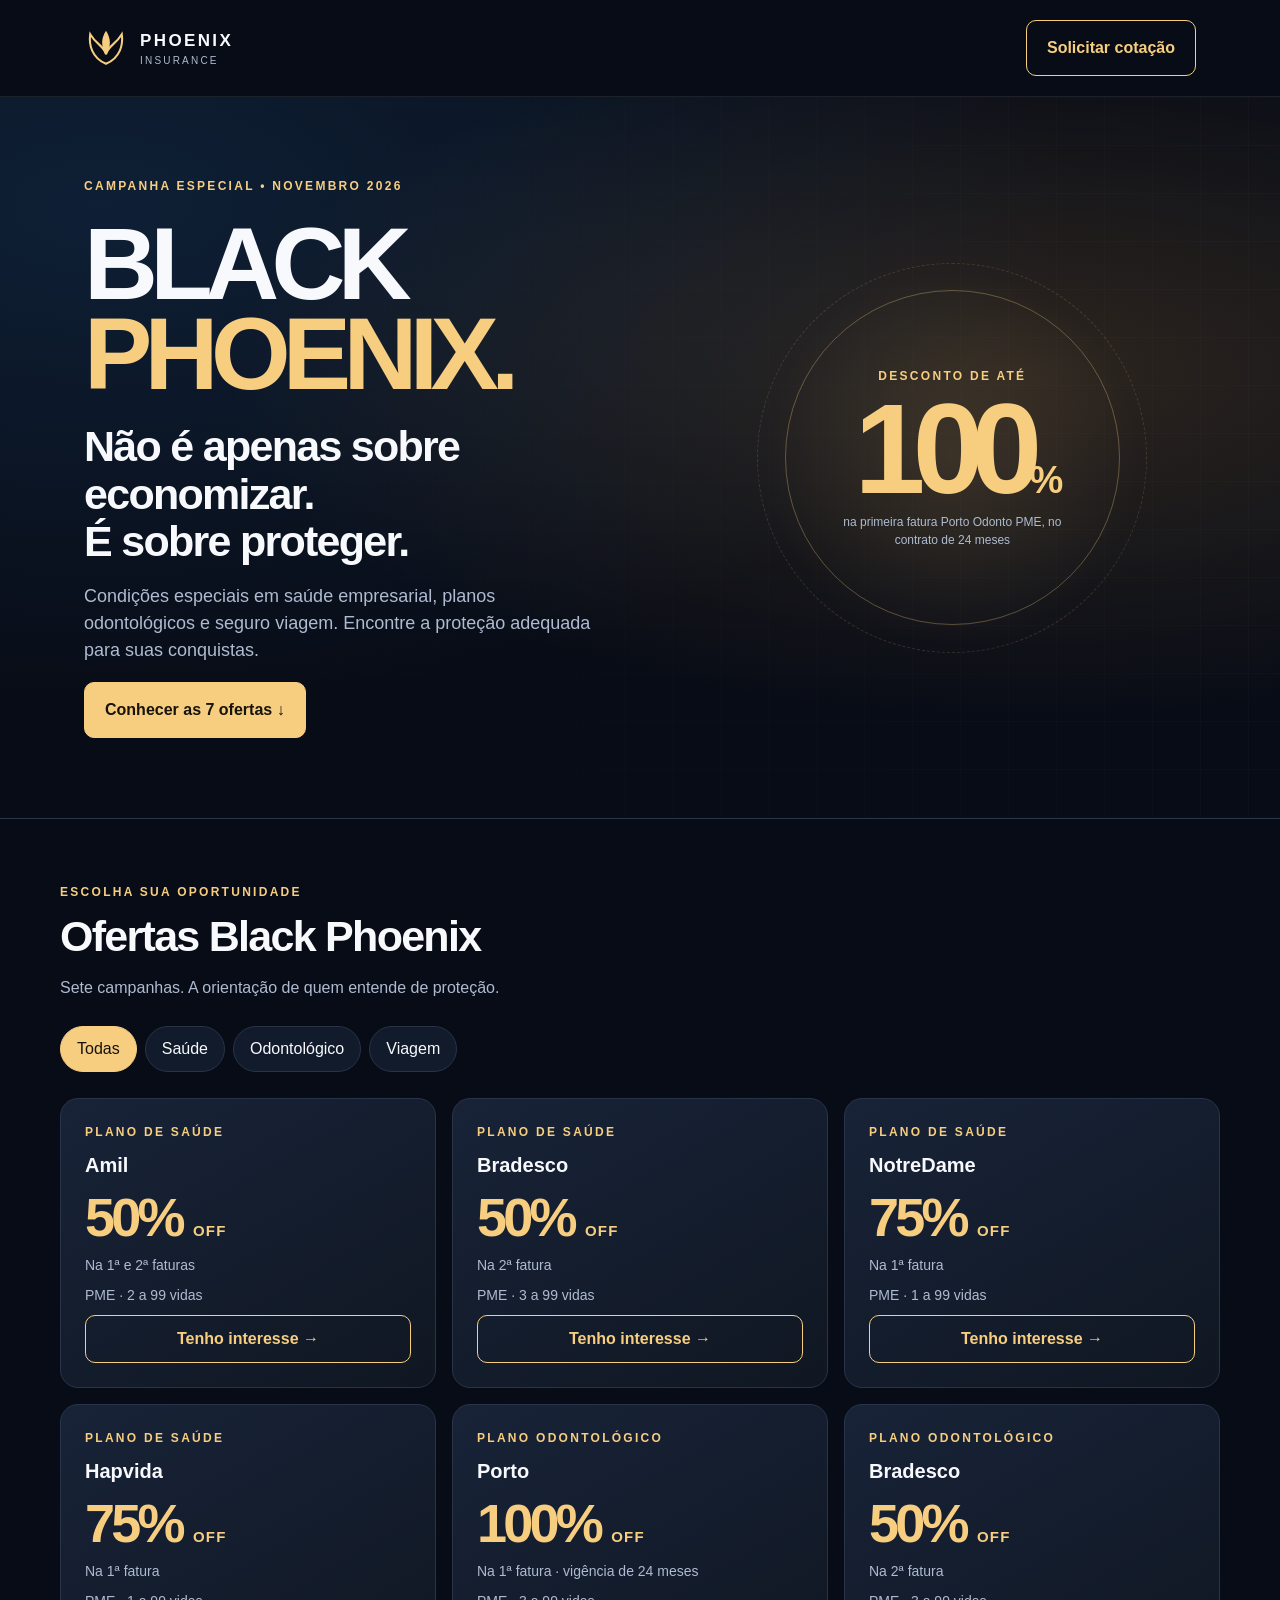
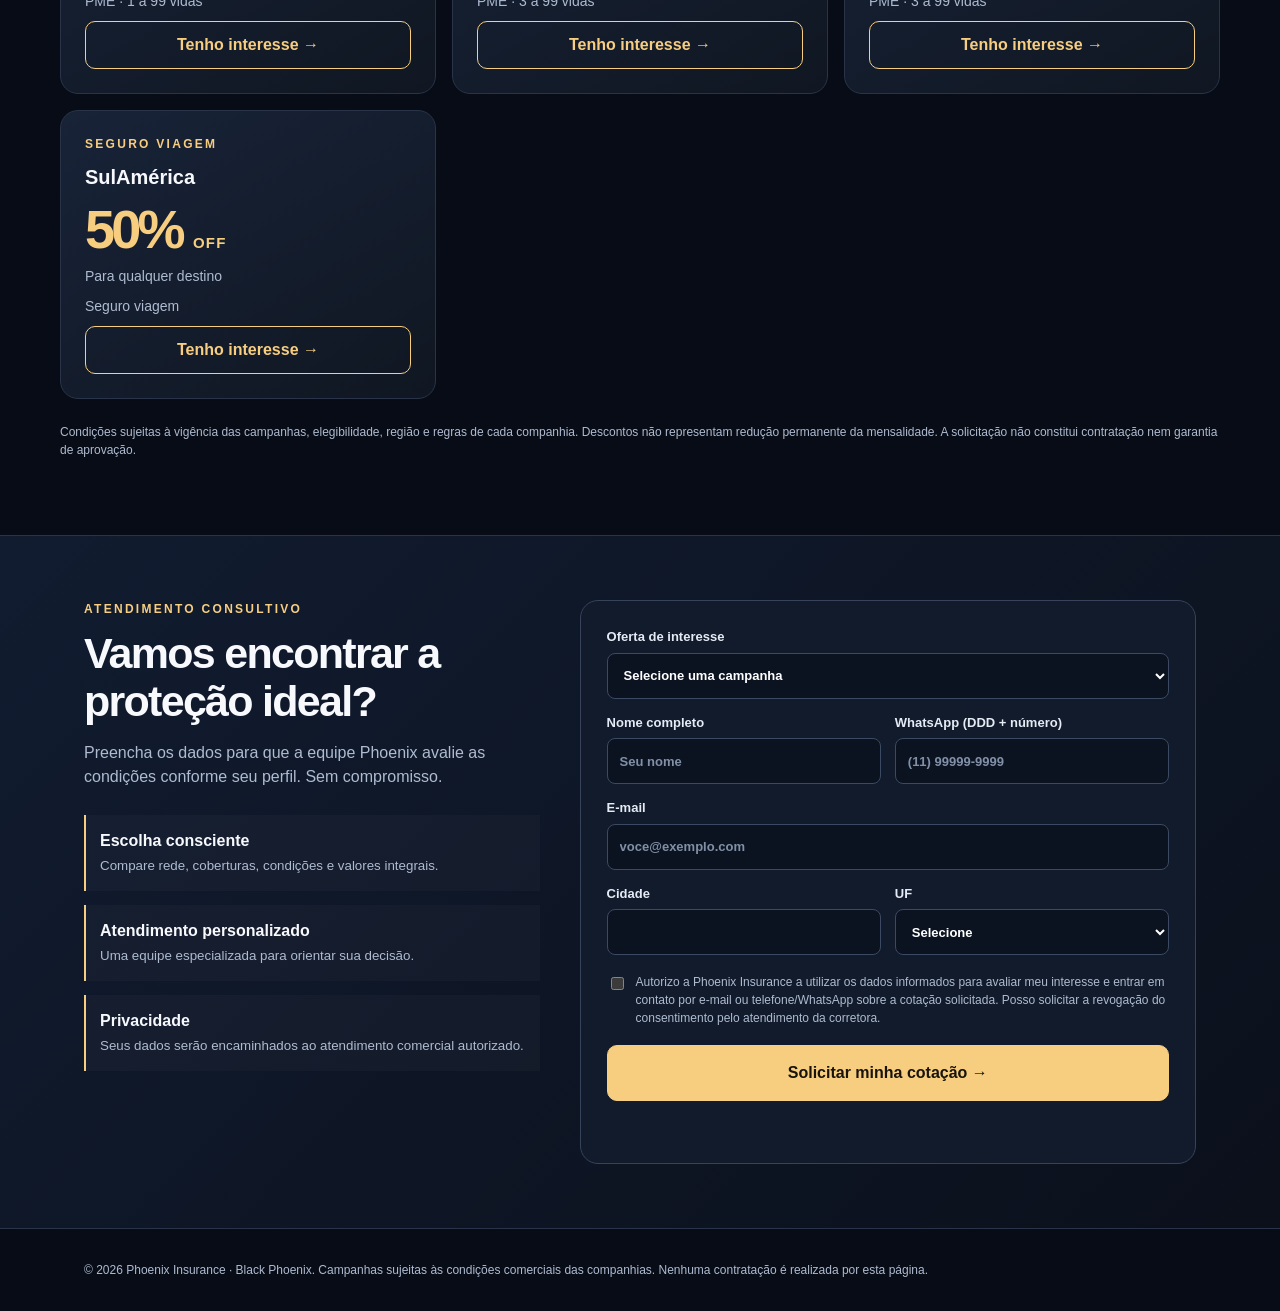
==== black-phoenix/index.html @ 3890ad3f "feat: Black Phoenix 2026 LP integrada ao catálogo de fichas do ADM" ====
<!doctype html>
<html lang="pt-BR"><head><meta charset="utf-8"><meta name="viewport" content="width=device-width,initial-scale=1"><meta name="theme-color" content="#0a1020"><meta name="description" content="Black Phoenix 2026: condições especiais de saúde empresarial, odontológico e seguro viagem. Solicite uma cotação personalizada."><title>BLACK PHOENIX 2026 | Phoenix Insurance</title>
<style>
:root{color-scheme:dark;--bg:#080c16;--panel:#111b2b;--gold:#f7ce80;--muted:#aebbd0;--line:#293449;--white:#f8f9fd}*{box-sizing:border-box}html{scroll-behavior:smooth}body{margin:0;background:var(--bg);color:var(--white);font-family:Arial,Helvetica,sans-serif;line-height:1.5}a{color:inherit}button,input,select{font:inherit}button,a,input,select{outline-offset:4px}button:focus-visible,a:focus-visible,input:focus-visible,select:focus-visible{outline:2px solid var(--gold)}.wrap{max-width:1160px;margin:auto;padding:0 24px}header{border-bottom:1px solid #ffffff15;padding:20px 0}.brand{display:flex;align-items:center;gap:12px;text-decoration:none}.brand svg{width:44px;height:44px}.brand strong{letter-spacing:.14em;font-size:17px}.brand small{display:block;letter-spacing:.22em;color:var(--muted);font-size:10px}.nav{display:flex;justify-content:space-between;align-items:center;gap:16px}.eyebrow{font-size:12px;letter-spacing:.19em;text-transform:uppercase;color:var(--gold);font-weight:700}.hero{position:relative;overflow:hidden;background:radial-gradient(ellipse at 80% 38%,#b9864135,transparent 55%),radial-gradient(ellipse at 8% 15%,#215a9440,transparent 58%);border-bottom:1px solid var(--line)}.hero:before{content:"";position:absolute;inset:0;pointer-events:none;opacity:.14;background-image:linear-gradient(#eee2 1px,transparent 1px),linear-gradient(90deg,#eee2 1px,transparent 1px);background-size:48px 48px;mask-image:linear-gradient(90deg,transparent,#000)}.hero .wrap{position:relative;display:grid;grid-template-columns:1.2fr 1fr;align-items:center;gap:40px;padding-top:80px;padding-bottom:80px}h1{font-size:clamp(56px,8vw,112px);line-height:.88;letter-spacing:-.075em;margin:24px 0;font-weight:900}h1 span{display:block;color:var(--gold)}h2{font-size:clamp(27px,4vw,43px);letter-spacing:-.04em;line-height:1.1;margin:12px 0}p{color:var(--muted)}.hero p{font-size:18px;max-width:520px}.btn{display:inline-flex;align-items:center;justify-content:center;text-decoration:none;border:1px solid var(--gold);border-radius:10px;background:var(--gold);color:#18130b;font-weight:800;padding:15px 20px;cursor:pointer}.btn:hover{background:#ffe7b7}.btn:disabled{opacity:.55;cursor:wait}.outline{background:transparent;color:var(--gold)}.outline:hover{background:#f7ce8018}.orbit{position:relative;isolation:isolate;aspect-ratio:1;display:grid;place-content:center;text-align:center;max-width:390px;width:100%;justify-self:center;background:radial-gradient(circle,#f7ce801c,transparent 68%)}.orbit:before,.orbit:after{content:"";position:absolute;inset:7%;border:1px solid #f7ce8050;border-radius:50%;z-index:-1}.orbit:after{inset:0;border-style:dashed;opacity:.5}.orbit b{font-size:clamp(76px,10vw,132px);line-height:1;letter-spacing:-.1em;color:var(--gold)}.orbit small{display:block;font-size:12px;max-width:220px;margin:auto;color:var(--muted)}.section{padding:64px 0}.tabs{display:flex;gap:8px;flex-wrap:wrap;margin:26px 0}.tabs button{padding:10px 16px;cursor:pointer;border:1px solid var(--line);background:var(--panel);color:var(--white);border-radius:99px}.tabs button[aria-pressed=true]{background:var(--gold);color:#15120b;border-color:var(--gold)}.offers{display:grid;grid-template-columns:repeat(3,minmax(0,1fr));gap:16px}.offer{border:1px solid var(--line);background:linear-gradient(150deg,#182338,#101722);border-radius:18px;padding:24px;display:flex;flex-direction:column;gap:9px;min-height:252px;transition:border-color .2s}.offer:hover{border-color:#c79e5b}.offer h3{font-size:20px;margin:0}.offer .price{font-size:54px;color:var(--gold);font-weight:900;letter-spacing:-.07em;line-height:1.05}.offer .price small{font-size:15px;letter-spacing:.08em;font-weight:700}.offer p{margin:0;font-size:14px}.offer .btn{margin-top:auto;width:100%;padding:11px}.note{font-size:12px;color:var(--muted);margin-top:24px}.formsection{background:linear-gradient(135deg,#111c30,#0b101b);border-block:1px solid var(--line)}.formlayout{display:grid;grid-template-columns: .85fr 1.15fr;gap:40px;align-items:start}.formbox{background:#111b2b;border:1px solid #36435a;padding:26px;border-radius:18px}.fields{display:grid;grid-template-columns:1fr 1fr;gap:14px}.full{grid-column:1/-1}label{display:block;font-size:13px;font-weight:700;color:#e5ebf4}input:not([type=checkbox]),select{display:block;margin-top:6px;width:100%;padding:12px;border:1px solid #3b4962;border-radius:8px;background:#0b1321;color:#fff;min-height:46px}input::placeholder{color:#8190a7}.consent{display:flex;align-items:flex-start;gap:9px;font-size:12px;font-weight:400;color:var(--muted);margin:18px 0}.consent input{flex:none;margin-top:4px;accent-color:#e9b969}.formbox .btn{width:100%}.status{min-height:24px;margin:12px 0 0;font-size:14px;overflow-wrap:anywhere}.status.error{color:#ffb2ae}.status.good{color:#a1eac0}.trust{display:grid;gap:14px;margin-top:26px}.trust div{padding:14px;border-left:2px solid var(--gold);background:#ffffff06}.trust strong{display:block}.trust small{color:var(--muted)}footer{padding:32px 0;font-size:12px;color:var(--muted)}[hidden]{display:none!important}.trap{position:absolute;left:-10000px;top:auto;width:1px;height:1px;overflow:hidden}@media(max-width:820px){.hero .wrap,.formlayout{grid-template-columns:1fr;gap:22px}.hero .wrap{padding-top:52px;padding-bottom:42px}.orbit{max-width:260px}.offers{grid-template-columns:repeat(2,minmax(0,1fr))}}@media(max-width:520px){.wrap{padding:0 17px}.nav>.btn{display:none}.offers,.fields{grid-template-columns:1fr}.offer{min-height:220px}.section{padding:44px 0}.formbox{padding:18px}.hero p{font-size:16px}.hero .btn{width:100%}}
</style></head><body>
<header><div class="wrap nav"><a class="brand" href="#inicio" aria-label="Phoenix Insurance, início"><svg viewBox="0 0 64 64" fill="none" aria-hidden="true"><path d="M32 55C11 46 7 27 9 12c9 15 20 17 23 29 3-12 14-14 23-29 2 15-2 34-23 43Z" stroke="#f7ce80" stroke-width="3"/><path d="M32 42c-8-13-7-24 0-35 7 11 8 22 0 35Z" fill="#f7ce80"/></svg><div><strong>PHOENIX</strong><small>INSURANCE</small></div></a><a class="btn outline" href="#cotacao">Solicitar cotação</a></div></header>
<main id="inicio"><section class="hero"><div class="wrap"><div><div class="eyebrow">Campanha especial • Novembro 2026</div><h1>BLACK<span>PHOENIX.</span></h1><h2>Não é apenas sobre economizar.<br>É sobre proteger.</h2><p>Condições especiais em saúde empresarial, planos odontológicos e seguro viagem. Encontre a proteção adequada para suas conquistas.</p><a class="btn" href="#ofertas">Conhecer as 7 ofertas ↓</a></div><div class="orbit"><div class="eyebrow">Desconto de até</div><b>100<small style="display:inline;font-size:38px;color:inherit">%</small></b><small>na primeira fatura Porto Odonto PME, no contrato de 24 meses</small></div></div></section>
<section class="section wrap" id="ofertas"><div class="eyebrow">Escolha sua oportunidade</div><h2>Ofertas Black Phoenix</h2><p>Sete campanhas. A orientação de quem entende de proteção.</p><div class="tabs" aria-label="Filtrar ofertas"><button type="button" data-cat="all" aria-pressed="true">Todas</button><button type="button" data-cat="saude" aria-pressed="false">Saúde</button><button type="button" data-cat="odonto" aria-pressed="false">Odontológico</button><button type="button" data-cat="viagem" aria-pressed="false">Viagem</button></div><div class="offers" id="cards"></div><p class="note">Condições sujeitas à vigência das campanhas, elegibilidade, região e regras de cada companhia. Descontos não representam redução permanente da mensalidade. A solicitação não constitui contratação nem garantia de aprovação.</p></section>
<section class="section formsection" id="cotacao"><div class="wrap formlayout"><div><div class="eyebrow">Atendimento consultivo</div><h2>Vamos encontrar a proteção ideal?</h2><p>Preencha os dados para que a equipe Phoenix avalie as condições conforme seu perfil. Sem compromisso.</p><div class="trust"><div><strong>Escolha consciente</strong><small>Compare rede, coberturas, condições e valores integrais.</small></div><div><strong>Atendimento personalizado</strong><small>Uma equipe especializada para orientar sua decisão.</small></div><div><strong>Privacidade</strong><small>Seus dados serão encaminhados ao atendimento comercial autorizado.</small></div></div></div>
<form id="lead" class="formbox"><div class="fields"><label class="full">Oferta de interesse<select id="oferta" name="oferta" required><option value="">Selecione uma campanha</option></select></label><label>Nome completo<input name="nome" required minlength="3" maxlength="120" autocomplete="name" placeholder="Seu nome"></label><label>WhatsApp (DDD + número)<input name="telefone" required type="tel" inputmode="tel" autocomplete="tel-national" maxlength="18" placeholder="(11) 99999-9999"></label><label class="full">E-mail<input name="email" required type="email" maxlength="180" autocomplete="email" placeholder="voce@exemplo.com"></label><label>Cidade<input name="cidade" required maxlength="100" minlength="2" autocomplete="address-level2"></label><label>UF<select name="uf" required autocomplete="address-level1"><option value="">Selecione</option></select></label><label data-pme>Nome da empresa<input name="empresa" maxlength="160" autocomplete="organization"></label><label data-pme>CNPJ<input name="cnpj" inputmode="numeric" maxlength="18" placeholder="00.000.000/0000-00"></label><label data-pme>Número de vidas<input name="vidas" type="number" min="1" max="99" step="1"></label><label data-pme>Já possui plano?<select name="plano_atual"><option value="nao_informado">Não informado</option><option value="sim">Sim</option><option value="nao">Não</option></select></label><label data-travel class="full" hidden>Destino da viagem (opcional)<input name="destino" maxlength="100" placeholder="País ou cidade"></label><label class="trap" aria-hidden="true">Campo de controle<input name="website" tabindex="-1" autocomplete="off"></label></div><label class="consent"><input name="consentimento" type="checkbox" required>Autorizo a Phoenix Insurance a utilizar os dados informados para avaliar meu interesse e entrar em contato por e-mail ou telefone/WhatsApp sobre a cotação solicitada. Posso solicitar a revogação do consentimento pelo atendimento da corretora.</label><button class="btn" type="submit">Solicitar minha cotação →</button><p id="status" class="status" role="status" aria-live="polite"></p></form></div></section></main><footer><div class="wrap">© 2026 Phoenix Insurance · Black Phoenix. Campanhas sujeitas às condições comerciais das companhias. Nenhuma contratação é realizada por esta página.</div></footer>
<script>
const offers=[
{id:'amil_saude',name:'Amil',cat:'saude',type:'Plano de saúde',pct:50,desc:'Na 1ª e 2ª faturas',min:2},
{id:'bradesco_saude',name:'Bradesco',cat:'saude',type:'Plano de saúde',pct:50,desc:'Na 2ª fatura',min:3},
{id:'notredame_saude',name:'NotreDame',cat:'saude',type:'Plano de saúde',pct:75,desc:'Na 1ª fatura',min:1},
{id:'hapvida_saude',name:'Hapvida',cat:'saude',type:'Plano de saúde',pct:75,desc:'Na 1ª fatura',min:1},
{id:'porto_odonto',name:'Porto',cat:'odonto',type:'Plano odontológico',pct:100,desc:'Na 1ª fatura · vigência de 24 meses',min:3},
{id:'bradesco_odonto',name:'Bradesco',cat:'odonto',type:'Plano odontológico',pct:50,desc:'Na 2ª fatura',min:3},
{id:'sulamerica_viagem',name:'SulAmérica',cat:'viagem',type:'Seguro viagem',pct:50,desc:'Para qualquer destino',min:0}
];
const form=document.getElementById('lead'),select=document.getElementById('oferta'),status=document.getElementById('status'),submit=form.querySelector('button[type=submit]');
const cards=document.getElementById('cards');
for(const o of offers){const el=document.createElement('article');el.className='offer';el.dataset.cat=o.cat;el.innerHTML='<div class="eyebrow">'+o.type+'</div><h3>'+o.name+'</h3><div class="price">'+o.pct+'% <small>OFF</small></div><p>'+o.desc+'</p><p>'+(o.min?'PME · '+o.min+' a 99 vidas':'Seguro viagem')+'</p><button type="button" class="btn outline">Tenho interesse →</button>';el.querySelector('button').addEventListener('click',()=>{select.value=o.id;sync();document.getElementById('cotacao').scrollIntoView({behavior:'smooth'});select.focus({preventScroll:true})});cards.append(el);select.add(new Option(o.name+' — '+o.type,o.id))}
for(const uf of 'AC AL AP AM BA CE DF ES GO MA MT MS MG PA PB PR PE PI RJ RN RS RO RR SC SP SE TO'.split(' '))form.elements.uf.add(new Option(uf,uf));
document.querySelectorAll('.tabs button').forEach(b=>b.addEventListener('click',()=>{document.querySelectorAll('.tabs button').forEach(a=>a.setAttribute('aria-pressed',String(a===b)));document.querySelectorAll('.offer').forEach(a=>a.hidden=b.dataset.cat!=='all'&&a.dataset.cat!==b.dataset.cat)}));
function sync(){const o=offers.find(x=>x.id===select.value),pme=!!o?.min;document.querySelectorAll('[data-pme]').forEach(el=>{el.hidden=!pme;const i=el.querySelector('input,select');i.disabled=!pme;i.required=pme&&i.name!=='plano_atual'});form.elements.vidas.min=o?.min||1;const travel=document.querySelector('[data-travel]');travel.hidden=o?.cat!=='viagem';travel.querySelector('input').disabled=travel.hidden}
select.addEventListener('change',sync);sync();
const params=new URLSearchParams(location.search);const raw=(params.get('utm_source')||params.get('origem')||'direto').toLowerCase();const channel=['podcast','instagram','whatsapp','email','direto'].includes(raw)?raw:'outro';if(offers.some(x=>x.id===params.get('oferta'))){select.value=params.get('oferta');sync()}
let requestId=crypto.randomUUID(),lastPayload='';
function digits(v){return String(v||'').replace(/\D/g,'')}
function cnpjOK(n){if(n.length!==14||/^(\d)\1+$/.test(n))return false;const d=(s,w)=>{let r=s.split('').reduce((a,c,i)=>a+Number(c)*w[i],0)%11;return r<2?0:11-r};return d(n.slice(0,12),[5,4,3,2,9,8,7,6,5,4,3,2])===Number(n[12])&&d(n.slice(0,13),[6,5,4,3,2,9,8,7,6,5,4,3,2])===Number(n[13])}
form.addEventListener('submit',async e=>{e.preventDefault();if(submit.disabled)return;status.className='status';status.textContent='';const p=Object.fromEntries(new FormData(form));if(p.website){status.textContent='Não foi possível enviar.';return}delete p.website;p.telefone=digits(p.telefone);p.cnpj=digits(p.cnpj);p.consentimento=form.elements.consentimento.checked;p.canal=channel;const o=offers.find(x=>x.id===p.oferta);if(!o||!p.consentimento||p.telefone.length<10||p.telefone.length>11||(o.min&&(!cnpjOK(p.cnpj)||Number(p.vidas)<o.min||Number(p.vidas)>99))){status.className='status error';status.textContent='Confira o telefone, CNPJ válido, número de vidas e autorização de contato.';return}const fingerprint=JSON.stringify(p);if(lastPayload&&fingerprint!==lastPayload)requestId=crypto.randomUUID();lastPayload=fingerprint;p.request_id=requestId;submit.disabled=true;submit.textContent='Enviando…';status.textContent='Registrando sua solicitação…';try{const resp=await fetch('https://cxyxrhmpjehrqhwihxul.supabase.co/rest/v1/rpc/black_phoenix_submit',{method:'POST',headers:{apikey:'sb_publishable_p8ZVk52rFRDCmmHbQXgRuQ_WeBufstm','Content-Type':'application/json'},body:JSON.stringify({p}),signal:AbortSignal.timeout(15000)});if(!resp.ok||await resp.json()!==true)throw Error('Não confirmado');status.className='status good';status.textContent='Solicitação registrada com sucesso! A equipe Phoenix entrará em contato para avaliar sua cotação.';form.reset();sync();requestId=crypto.randomUUID();lastPayload=''}catch(err){status.className='status error';status.textContent='Não foi possível confirmar o registro. Verifique sua conexão e tente novamente. Seus dados continuam no formulário.'}finally{submit.disabled=false;submit.textContent='Solicitar minha cotação →'}});
</script></body></html>
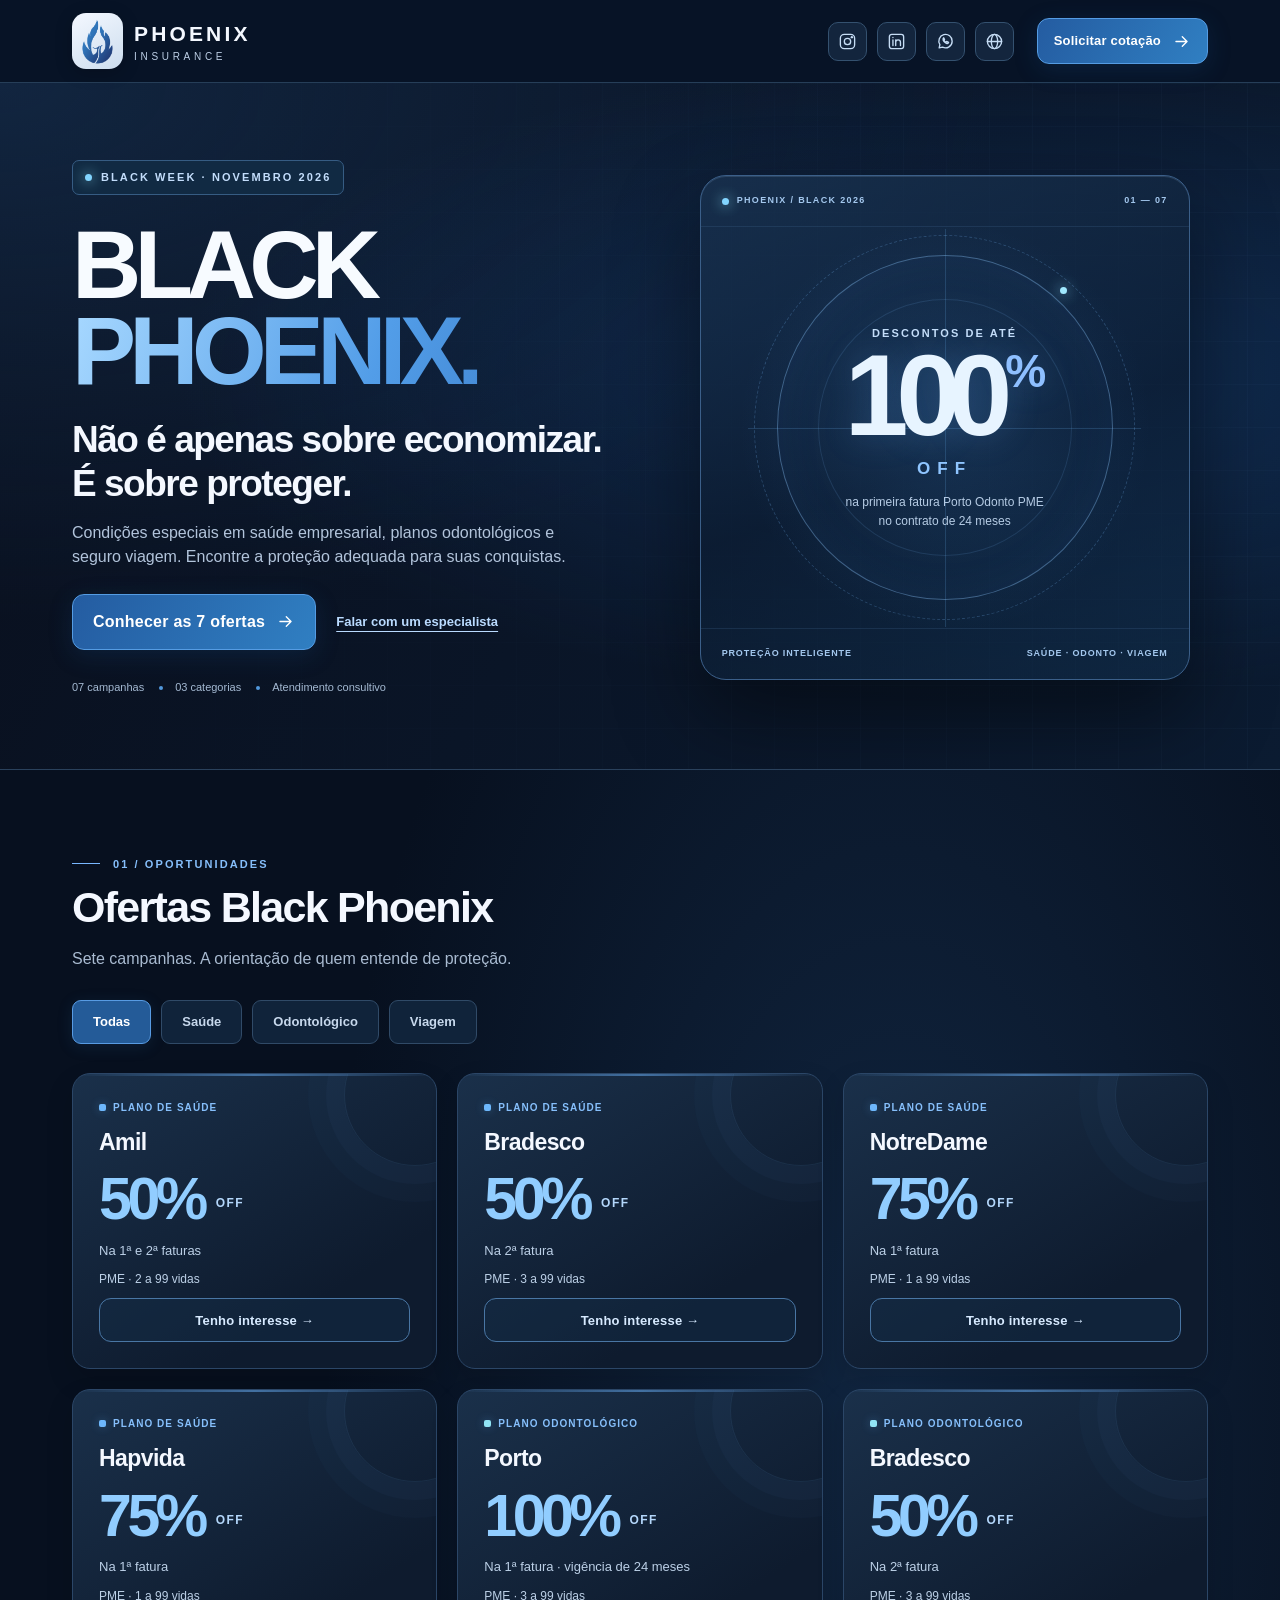
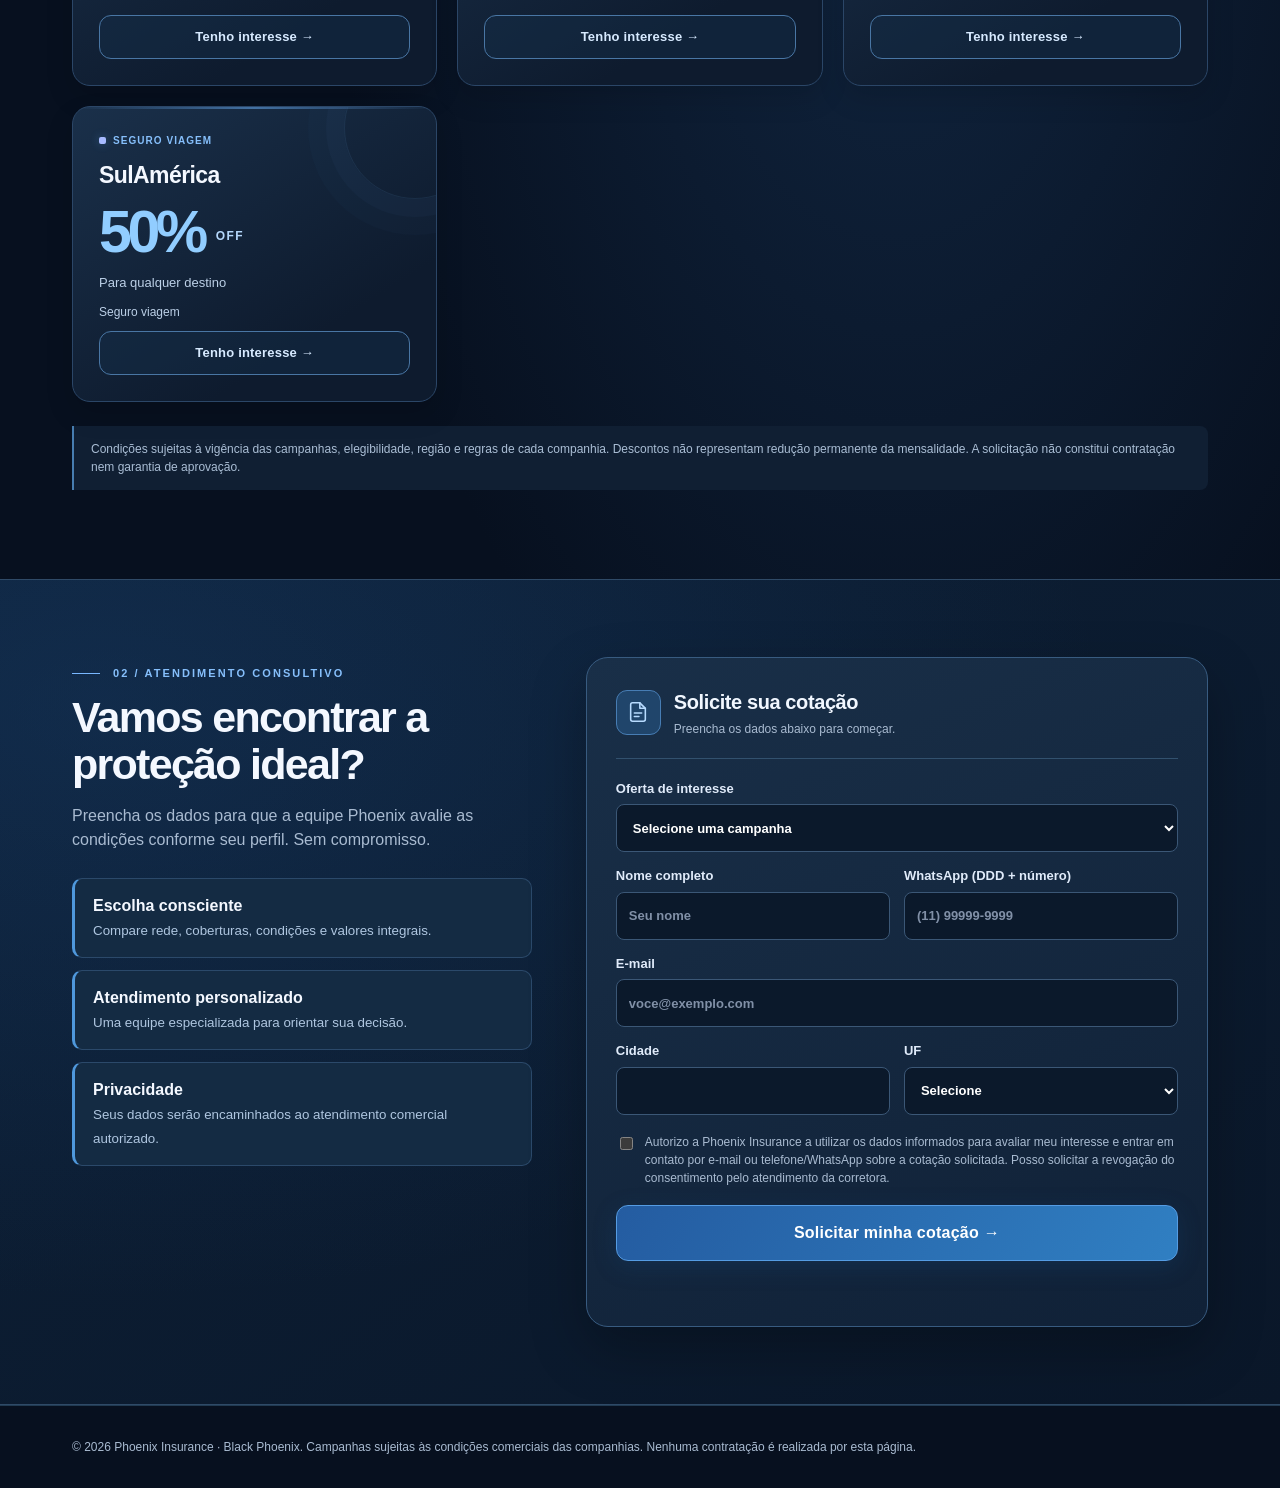
==== commit 49dda16a: "feat(black-phoenix): identidade oficial azul, redes sociais e refinamento premium responsivo" ====
--- a/black-phoenix/index.html
+++ b/black-phoenix/index.html
@@ -1,13 +1,22 @@
 <!doctype html>
-<html lang="pt-BR"><head><meta charset="utf-8"><meta name="viewport" content="width=device-width,initial-scale=1"><meta name="theme-color" content="#0a1020"><meta name="description" content="Black Phoenix 2026: condições especiais de saúde empresarial, odontológico e seguro viagem. Solicite uma cotação personalizada."><title>BLACK PHOENIX 2026 | Phoenix Insurance</title>
+<html lang="pt-BR"><head><meta charset="utf-8"><meta name="viewport" content="width=device-width,initial-scale=1"><meta name="theme-color" content="#071326"><meta name="description" content="Black Phoenix 2026: condições especiais de saúde empresarial, odontológico e seguro viagem. Solicite uma cotação personalizada."><title>BLACK PHOENIX 2026 | Phoenix Insurance</title>
 <style>
 :root{color-scheme:dark;--bg:#080c16;--panel:#111b2b;--gold:#f7ce80;--muted:#aebbd0;--line:#293449;--white:#f8f9fd}*{box-sizing:border-box}html{scroll-behavior:smooth}body{margin:0;background:var(--bg);color:var(--white);font-family:Arial,Helvetica,sans-serif;line-height:1.5}a{color:inherit}button,input,select{font:inherit}button,a,input,select{outline-offset:4px}button:focus-visible,a:focus-visible,input:focus-visible,select:focus-visible{outline:2px solid var(--gold)}.wrap{max-width:1160px;margin:auto;padding:0 24px}header{border-bottom:1px solid #ffffff15;padding:20px 0}.brand{display:flex;align-items:center;gap:12px;text-decoration:none}.brand svg{width:44px;height:44px}.brand strong{letter-spacing:.14em;font-size:17px}.brand small{display:block;letter-spacing:.22em;color:var(--muted);font-size:10px}.nav{display:flex;justify-content:space-between;align-items:center;gap:16px}.eyebrow{font-size:12px;letter-spacing:.19em;text-transform:uppercase;color:var(--gold);font-weight:700}.hero{position:relative;overflow:hidden;background:radial-gradient(ellipse at 80% 38%,#b9864135,transparent 55%),radial-gradient(ellipse at 8% 15%,#215a9440,transparent 58%);border-bottom:1px solid var(--line)}.hero:before{content:"";position:absolute;inset:0;pointer-events:none;opacity:.14;background-image:linear-gradient(#eee2 1px,transparent 1px),linear-gradient(90deg,#eee2 1px,transparent 1px);background-size:48px 48px;mask-image:linear-gradient(90deg,transparent,#000)}.hero .wrap{position:relative;display:grid;grid-template-columns:1.2fr 1fr;align-items:center;gap:40px;padding-top:80px;padding-bottom:80px}h1{font-size:clamp(56px,8vw,112px);line-height:.88;letter-spacing:-.075em;margin:24px 0;font-weight:900}h1 span{display:block;color:var(--gold)}h2{font-size:clamp(27px,4vw,43px);letter-spacing:-.04em;line-height:1.1;margin:12px 0}p{color:var(--muted)}.hero p{font-size:18px;max-width:520px}.btn{display:inline-flex;align-items:center;justify-content:center;text-decoration:none;border:1px solid var(--gold);border-radius:10px;background:var(--gold);color:#18130b;font-weight:800;padding:15px 20px;cursor:pointer}.btn:hover{background:#ffe7b7}.btn:disabled{opacity:.55;cursor:wait}.outline{background:transparent;color:var(--gold)}.outline:hover{background:#f7ce8018}.orbit{position:relative;isolation:isolate;aspect-ratio:1;display:grid;place-content:center;text-align:center;max-width:390px;width:100%;justify-self:center;background:radial-gradient(circle,#f7ce801c,transparent 68%)}.orbit:before,.orbit:after{content:"";position:absolute;inset:7%;border:1px solid #f7ce8050;border-radius:50%;z-index:-1}.orbit:after{inset:0;border-style:dashed;opacity:.5}.orbit b{font-size:clamp(76px,10vw,132px);line-height:1;letter-spacing:-.1em;color:var(--gold)}.orbit small{display:block;font-size:12px;max-width:220px;margin:auto;color:var(--muted)}.section{padding:64px 0}.tabs{display:flex;gap:8px;flex-wrap:wrap;margin:26px 0}.tabs button{padding:10px 16px;cursor:pointer;border:1px solid var(--line);background:var(--panel);color:var(--white);border-radius:99px}.tabs button[aria-pressed=true]{background:var(--gold);color:#15120b;border-color:var(--gold)}.offers{display:grid;grid-template-columns:repeat(3,minmax(0,1fr));gap:16px}.offer{border:1px solid var(--line);background:linear-gradient(150deg,#182338,#101722);border-radius:18px;padding:24px;display:flex;flex-direction:column;gap:9px;min-height:252px;transition:border-color .2s}.offer:hover{border-color:#c79e5b}.offer h3{font-size:20px;margin:0}.offer .price{font-size:54px;color:var(--gold);font-weight:900;letter-spacing:-.07em;line-height:1.05}.offer .price small{font-size:15px;letter-spacing:.08em;font-weight:700}.offer p{margin:0;font-size:14px}.offer .btn{margin-top:auto;width:100%;padding:11px}.note{font-size:12px;color:var(--muted);margin-top:24px}.formsection{background:linear-gradient(135deg,#111c30,#0b101b);border-block:1px solid var(--line)}.formlayout{display:grid;grid-template-columns: .85fr 1.15fr;gap:40px;align-items:start}.formbox{background:#111b2b;border:1px solid #36435a;padding:26px;border-radius:18px}.fields{display:grid;grid-template-columns:1fr 1fr;gap:14px}.full{grid-column:1/-1}label{display:block;font-size:13px;font-weight:700;color:#e5ebf4}input:not([type=checkbox]),select{display:block;margin-top:6px;width:100%;padding:12px;border:1px solid #3b4962;border-radius:8px;background:#0b1321;color:#fff;min-height:46px}input::placeholder{color:#8190a7}.consent{display:flex;align-items:flex-start;gap:9px;font-size:12px;font-weight:400;color:var(--muted);margin:18px 0}.consent input{flex:none;margin-top:4px;accent-color:#e9b969}.formbox .btn{width:100%}.status{min-height:24px;margin:12px 0 0;font-size:14px;overflow-wrap:anywhere}.status.error{color:#ffb2ae}.status.good{color:#a1eac0}.trust{display:grid;gap:14px;margin-top:26px}.trust div{padding:14px;border-left:2px solid var(--gold);background:#ffffff06}.trust strong{display:block}.trust small{color:var(--muted)}footer{padding:32px 0;font-size:12px;color:var(--muted)}[hidden]{display:none!important}.trap{position:absolute;left:-10000px;top:auto;width:1px;height:1px;overflow:hidden}@media(max-width:820px){.hero .wrap,.formlayout{grid-template-columns:1fr;gap:22px}.hero .wrap{padding-top:52px;padding-bottom:42px}.orbit{max-width:260px}.offers{grid-template-columns:repeat(2,minmax(0,1fr))}}@media(max-width:520px){.wrap{padding:0 17px}.nav>.btn{display:none}.offers,.fields{grid-template-columns:1fr}.offer{min-height:220px}.section{padding:44px 0}.formbox{padding:18px}.hero p{font-size:16px}.hero .btn{width:100%}}
+</style><link rel="icon" type="image/png" href="[data-uri]"><style id="phoenix-official-v2">
+:root{--bg:#07101f;--panel:#101f35;--gold:#79baff;--muted:#a9bbd1;--line:#263d5a;--white:#f4f8ff;--blue:#2e73b7;--deep:#244681;--accent:#74b9ff;--cyan:#8ee7ff}
+body{font-family:"Inter",Arial,Helvetica,sans-serif;background:radial-gradient(ellipse at 70% 45%,#112641 0,transparent 45%),var(--bg);font-feature-settings:"ss01";-webkit-font-smoothing:antialiased}
+.wrap{max-width:1200px;padding-inline:32px}header{background:#081426f2;border-color:#263e58;position:relative;z-index:3;padding:13px 0}.brand{gap:11px}.brand-mark{display:grid;place-items:center;width:51px;height:56px;border-radius:14px;background:linear-gradient(150deg,#f4f8ff,#cdddee);box-shadow:0 4px 18px #0003}.brand-mark img{display:block;width:34px;height:47px;object-fit:contain}.brand strong{font-size:21px;font-weight:900;letter-spacing:.15em}.brand small{font-size:10px;letter-spacing:.37em;color:#bdcfe6}.nav-right,.socials{display:flex;align-items:center;gap:10px}.nav-right{gap:23px}.socials a{display:grid;place-items:center;width:39px;height:39px;border:1px solid #34516f;border-radius:10px;background:#13253d;color:#c6ddf5;transition:background .2s,transform .2s,border .2s}.socials a:hover{background:#24558b;border-color:#75b5f7;transform:translateY(-2px)}.socials svg,.btn svg{width:19px;height:19px;flex:none}.btn{gap:11px;background:linear-gradient(120deg,#245ca1,#307fc2);color:#fff;border:1px solid #559ce3;box-shadow:0 6px 23px #174e853b;border-radius:12px;letter-spacing:.015em;transition:transform .2s,box-shadow .2s,background .2s}.btn:hover{background:linear-gradient(120deg,#2e70ba,#3b8ed6);transform:translateY(-2px);box-shadow:0 10px 28px #2a76bd44}.nav-cta{padding:12px 16px;font-size:13px}.outline{color:#d7eaff;background:#16304b66;border-color:#4976a4;box-shadow:none}.outline:hover{color:white;background:#245b92}.hero{background:radial-gradient(ellipse at 78% 43%,#1a4f925c,transparent 58%),radial-gradient(ellipse at 0 0,#17345799,transparent 55%),linear-gradient(120deg,#090f1d,#0b1b31);border-color:#2a415c}.hero:before{opacity:.45;background-image:linear-gradient(#5988b51a 1px,transparent 1px),linear-gradient(90deg,#5988b51a 1px,transparent 1px);background-size:43px 43px;mask-image:linear-gradient(90deg,transparent,#000)}.hero .wrap{padding-top:77px;padding-bottom:74px;gap:50px;grid-template-columns:1.03fr .97fr}.eyebrow{color:#86bffb;letter-spacing:.19em;font-size:11px}.campaign-label{display:inline-flex;align-items:center;gap:9px;padding:8px 12px;border:1px solid #365c83;border-radius:7px;background:#112a43;color:#c3ddfb}.campaign-label i,.display-top i{width:7px;height:7px;display:inline-block;border-radius:50%;background:#82d5ff;box-shadow:0 0 13px #8ee7ff}.hero h1{font-size:clamp(63px,7.5vw,110px);line-height:.90;letter-spacing:-.07em;color:#f7fbff;margin:27px 0 24px;font-weight:900}.hero h1>span{color:#81bfff;background:linear-gradient(110deg,#a7d8ff 0%,#529de8 55%,#3778c4);-webkit-background-clip:text;background-clip:text;-webkit-text-fill-color:transparent}.hero h1 .hero-dot{display:inline;color:inherit}.hero h2{font-size:clamp(23px,3vw,37px);line-height:1.17;letter-spacing:-.04em;max-width:560px}.hero p{max-width:500px;color:#b2c4db;margin:16px 0 25px;font-size:16px}.hero-actions{display:flex;gap:20px;align-items:center;flex-wrap:wrap}.hero-link{font-size:13px;font-weight:700;color:#badbff;text-underline-offset:5px}.hero-meta{display:flex;flex-wrap:wrap;gap:15px;margin-top:29px;font-size:11px;color:#a4b9d2}.hero-meta span+span:before{content:"";display:inline-block;width:4px;height:4px;border-radius:50%;background:#5299dd;margin-right:12px;vertical-align:middle}.hero-display{position:relative;isolation:isolate;max-width:490px;width:100%;justify-self:center;border:1px solid #3b5f89;border-radius:26px;overflow:hidden;background:linear-gradient(160deg,#1b3655a6,#0b1b30a8 55%,#1132517a);box-shadow:0 35px 85px #0007,inset 0 1px 0 #b5d8ff24}.display-top,.display-bottom{display:flex;align-items:center;justify-content:space-between;gap:8px;padding:18px 21px;color:#a4c8ee;font-size:9px;letter-spacing:.15em;font-weight:700}.display-top{border-bottom:1px solid #466b913d}.display-top span:first-child{display:flex;gap:8px;align-items:center}.display-bottom{border-top:1px solid #466b913d;letter-spacing:.095em}.orbit{max-width:none;aspect-ratio:1.13;margin:auto;width:93%;background:radial-gradient(circle,#4386c82e,transparent 68%);overflow:hidden}.orbit:before{inset:7% 13%;border:1px solid #8cc7ff60;box-shadow:inset 0 0 45px #5aa6ff10}.orbit:after{inset:2% 8%;border-color:#7ebfff4c;opacity:.8}.orbit-grid{position:absolute;inset:18% 22%;border:1px solid #79bfff23;border-radius:50%;z-index:-1}.orbit-grid:before,.orbit-grid:after{content:"";position:absolute;background:#70b9f830}.orbit-grid:before{height:1px;left:-28%;right:-28%;top:50%}.orbit-grid:after{width:1px;top:-28%;bottom:-28%;left:50%}.orbital-dot{position:absolute;top:15%;right:23%;width:7px;height:7px;background:#a0e9ff;border-radius:50%;box-shadow:0 0 14px #8fe0ff}.orbit .eyebrow{font-size:11px;color:#c5def9}.orbit b{font-size:clamp(82px,9vw,135px);color:#e7f4ff;letter-spacing:-.105em;line-height:.95;text-shadow:0 0 34px #67abf33c}.orbit b span{font-size:.4em;letter-spacing:-.03em;vertical-align:top;display:inline-block;margin:9px 0 0 5px;color:#8ebfff}.off{font-size:17px;letter-spacing:.42em;margin:5px 0 12px;font-weight:800;color:#8fc5ff}.orbit small{max-width:250px;font-size:12px;line-height:1.55;color:#b6cce5}.section{padding-block:77px}.section-kicker{display:inline-flex;align-items:center;gap:13px}.section-kicker:before{content:"";width:28px;height:1px;background:#78b7ff}.tabs{gap:10px;margin:29px 0}.tabs button{border-radius:9px;background:#10233a;border-color:#304a67;color:#c7d8ec;font-size:13px;font-weight:700;padding:11px 20px}.tabs button[aria-pressed=true]{color:white;background:#245b98;border-color:#589be3;box-shadow:0 3px 15px #2964a22b}.offers{gap:20px}.offer{position:relative;overflow:hidden;border:1px solid #2b4667;background:linear-gradient(148deg,#1a304a,#0e1b2e 73%);border-radius:18px;padding:26px;gap:10px;min-height:282px;box-shadow:0 12px 28px #0002;transition:transform .2s,border-color .2s,box-shadow .2s}.offer:before{content:"";position:absolute;inset:0 0 auto;height:2px;background:linear-gradient(90deg,transparent,#66aaf0,transparent);opacity:.55}.offer:after{content:"";position:absolute;pointer-events:none;right:-50px;top:-50px;width:140px;height:140px;border:1px solid #5488ba25;border-radius:50%;box-shadow:0 0 0 18px #5488ba0c,0 0 0 36px #5488ba08}.offer:hover{transform:translateY(-4px);border-color:#63a4e8;box-shadow:0 15px 40px #0005}.offer .eyebrow{display:flex;align-items:center;gap:7px;letter-spacing:.105em;font-size:10px}.offer .eyebrow:before{content:"";width:7px;height:7px;border-radius:2px;background:#6db7fc;box-shadow:0 0 10px #5fb3fc55}.offer[data-cat=odonto] .eyebrow:before{background:#91e4f4}.offer[data-cat=viagem] .eyebrow:before{background:#a7baff}.offer h3{font-size:23px;letter-spacing:-.025em}.offer .price{font-size:59px;color:#91cdff;letter-spacing:-.075em;line-height:1.04}.offer .price small{font-size:12px;letter-spacing:.12em;vertical-align:middle;color:#b4d7fb}.offer p{font-size:13px;color:#bcd0e7}.offer p:nth-of-type(2){font-size:12px}.offer .btn{margin-top:auto;font-size:13px;min-height:44px}.offer[data-cat=viagem]{grid-column:span 1}.note{padding:14px 17px;border-left:2px solid #477db0;background:#101f33;color:#aabed5;border-radius:0 8px 8px 0;font-size:12px}.formsection{background:radial-gradient(ellipse at 8% 15%,#1c487c4d,transparent 60%),linear-gradient(145deg,#0d2037,#0a1729);border-color:#2f4a67}.formlayout{gap:54px}.formbox{background:linear-gradient(155deg,#192f48,#102137);border-color:#385b80;box-shadow:0 22px 55px #0004;border-radius:22px;padding:29px}.form-heading{display:flex;gap:13px;align-items:center;padding-bottom:20px;margin-bottom:20px;border-bottom:1px solid #32516e}.form-heading h3{margin:0;color:#f1f7ff;font-size:20px;letter-spacing:-.02em}.form-heading p{margin:3px 0 0;font-size:12px}.form-icon{display:grid;place-items:center;width:45px;height:45px;border:1px solid #477db4;border-radius:11px;background:#20456b;color:#b7dbff;flex:none}.form-icon svg{width:22px;height:22px}label{color:#e0ebfa}input:not([type=checkbox]),select{background:#0b192b;border-color:#3b5776;min-height:48px}input:not([type=checkbox]):focus,select:focus{border-color:#70b6ff;outline:2px solid #6ba9e83b;outline-offset:1px}.consent input{accent-color:#4c94dc}.trust{gap:12px}.trust div{border:1px solid #2b496a;border-left:3px solid #4f98dc;border-radius:10px;background:#142b43;padding:15px 18px}.trust small{color:#afc6e0}footer{border-top:1px solid #213b53;background:#07101f}.status.good{color:#9ae6bf}.status.error{color:#ffb8b8}
+@media(max-width:900px){.wrap{padding-inline:24px}.hero .wrap{gap:28px;grid-template-columns:1fr 1fr}.hero h1{font-size:clamp(54px,8vw,82px)}.hero-display{max-width:420px}.formlayout{gap:25px}.nav-right{gap:12px}}
+@media(max-width:760px){.hero .wrap,.formlayout{grid-template-columns:1fr}.hero .wrap{padding-block:45px 42px}.hero-display{width:min(100%,450px);max-width:none}.hero h1{font-size:clamp(62px,12vw,95px)}.orbit{aspect-ratio:1.25;max-width:none}.orbit b{font-size:110px}.section{padding-block:52px}.offers{gap:14px}.nav-cta{display:none}.nav-right{gap:0}.socials{gap:7px}.socials a{width:36px;height:36px}.brand strong{font-size:17px}.brand small{font-size:9px}.brand-mark{width:43px;height:49px}.brand-mark img{width:29px;height:41px}}
+@media(max-width:520px){.wrap{padding-inline:17px}.brand{gap:7px}.brand strong{font-size:14px;letter-spacing:.12em}.brand small{font-size:8px;letter-spacing:.28em}.socials a{width:32px;height:34px;border-radius:8px}.socials svg{width:16px;height:16px}.socials{gap:5px}.nav{gap:8px}.brand-mark{width:35px;height:43px}.brand-mark img{width:25px;height:36px}.hero h1{font-size:clamp(57px,13vw,80px)}.hero-actions{gap:14px}.hero-actions .btn{width:100%}.hero-link{margin:auto}.hero-meta{gap:9px;font-size:10px}.hero-meta span+span:before{margin-right:8px}.orbit b{font-size:100px}.display-top,.display-bottom{padding:14px;font-size:8px;letter-spacing:.08em}.offer{min-height:250px;padding:23px}.formbox{padding:19px}.tabs{gap:7px}.tabs button{font-size:12px;padding:10px 13px}}
+@media(max-width:350px){.brand strong{font-size:12px}.socials a{width:29px}.socials{gap:4px}}
+@media(prefers-reduced-motion:reduce){*,*::before,*::after{scroll-behavior:auto!important;transition:none!important;animation:none!important}}
 </style></head><body>
-<header><div class="wrap nav"><a class="brand" href="#inicio" aria-label="Phoenix Insurance, início"><svg viewBox="0 0 64 64" fill="none" aria-hidden="true"><path d="M32 55C11 46 7 27 9 12c9 15 20 17 23 29 3-12 14-14 23-29 2 15-2 34-23 43Z" stroke="#f7ce80" stroke-width="3"/><path d="M32 42c-8-13-7-24 0-35 7 11 8 22 0 35Z" fill="#f7ce80"/></svg><div><strong>PHOENIX</strong><small>INSURANCE</small></div></a><a class="btn outline" href="#cotacao">Solicitar cotação</a></div></header>
-<main id="inicio"><section class="hero"><div class="wrap"><div><div class="eyebrow">Campanha especial • Novembro 2026</div><h1>BLACK<span>PHOENIX.</span></h1><h2>Não é apenas sobre economizar.<br>É sobre proteger.</h2><p>Condições especiais em saúde empresarial, planos odontológicos e seguro viagem. Encontre a proteção adequada para suas conquistas.</p><a class="btn" href="#ofertas">Conhecer as 7 ofertas ↓</a></div><div class="orbit"><div class="eyebrow">Desconto de até</div><b>100<small style="display:inline;font-size:38px;color:inherit">%</small></b><small>na primeira fatura Porto Odonto PME, no contrato de 24 meses</small></div></div></section>
-<section class="section wrap" id="ofertas"><div class="eyebrow">Escolha sua oportunidade</div><h2>Ofertas Black Phoenix</h2><p>Sete campanhas. A orientação de quem entende de proteção.</p><div class="tabs" aria-label="Filtrar ofertas"><button type="button" data-cat="all" aria-pressed="true">Todas</button><button type="button" data-cat="saude" aria-pressed="false">Saúde</button><button type="button" data-cat="odonto" aria-pressed="false">Odontológico</button><button type="button" data-cat="viagem" aria-pressed="false">Viagem</button></div><div class="offers" id="cards"></div><p class="note">Condições sujeitas à vigência das campanhas, elegibilidade, região e regras de cada companhia. Descontos não representam redução permanente da mensalidade. A solicitação não constitui contratação nem garantia de aprovação.</p></section>
-<section class="section formsection" id="cotacao"><div class="wrap formlayout"><div><div class="eyebrow">Atendimento consultivo</div><h2>Vamos encontrar a proteção ideal?</h2><p>Preencha os dados para que a equipe Phoenix avalie as condições conforme seu perfil. Sem compromisso.</p><div class="trust"><div><strong>Escolha consciente</strong><small>Compare rede, coberturas, condições e valores integrais.</small></div><div><strong>Atendimento personalizado</strong><small>Uma equipe especializada para orientar sua decisão.</small></div><div><strong>Privacidade</strong><small>Seus dados serão encaminhados ao atendimento comercial autorizado.</small></div></div></div>
-<form id="lead" class="formbox"><div class="fields"><label class="full">Oferta de interesse<select id="oferta" name="oferta" required><option value="">Selecione uma campanha</option></select></label><label>Nome completo<input name="nome" required minlength="3" maxlength="120" autocomplete="name" placeholder="Seu nome"></label><label>WhatsApp (DDD + número)<input name="telefone" required type="tel" inputmode="tel" autocomplete="tel-national" maxlength="18" placeholder="(11) 99999-9999"></label><label class="full">E-mail<input name="email" required type="email" maxlength="180" autocomplete="email" placeholder="voce@exemplo.com"></label><label>Cidade<input name="cidade" required maxlength="100" minlength="2" autocomplete="address-level2"></label><label>UF<select name="uf" required autocomplete="address-level1"><option value="">Selecione</option></select></label><label data-pme>Nome da empresa<input name="empresa" maxlength="160" autocomplete="organization"></label><label data-pme>CNPJ<input name="cnpj" inputmode="numeric" maxlength="18" placeholder="00.000.000/0000-00"></label><label data-pme>Número de vidas<input name="vidas" type="number" min="1" max="99" step="1"></label><label data-pme>Já possui plano?<select name="plano_atual"><option value="nao_informado">Não informado</option><option value="sim">Sim</option><option value="nao">Não</option></select></label><label data-travel class="full" hidden>Destino da viagem (opcional)<input name="destino" maxlength="100" placeholder="País ou cidade"></label><label class="trap" aria-hidden="true">Campo de controle<input name="website" tabindex="-1" autocomplete="off"></label></div><label class="consent"><input name="consentimento" type="checkbox" required>Autorizo a Phoenix Insurance a utilizar os dados informados para avaliar meu interesse e entrar em contato por e-mail ou telefone/WhatsApp sobre a cotação solicitada. Posso solicitar a revogação do consentimento pelo atendimento da corretora.</label><button class="btn" type="submit">Solicitar minha cotação →</button><p id="status" class="status" role="status" aria-live="polite"></p></form></div></section></main><footer><div class="wrap">© 2026 Phoenix Insurance · Black Phoenix. Campanhas sujeitas às condições comerciais das companhias. Nenhuma contratação é realizada por esta página.</div></footer>
+<header><div class="wrap nav"><a class="brand" href="#inicio" aria-label="Phoenix Insurance, início"><span class="brand-mark"><img alt="" width="37" height="52" src="[data-uri]"></span><div><strong>PHOENIX</strong><small>INSURANCE</small></div></a><div class="nav-right"><nav class="socials" aria-label="Redes sociais Phoenix"><a href="https://www.instagram.com/corretoraphoenix/" target="_blank" rel="noopener noreferrer" title="Instagram" aria-label="Instagram"><svg viewBox="0 0 24 24" fill="none" stroke="currentColor" stroke-width="1.7" stroke-linecap="round" stroke-linejoin="round" aria-hidden="true"><rect x="3" y="3" width="18" height="18" rx="5"/><circle cx="12" cy="12" r="4"/><path d="M17.5 6.5h.01" stroke-width="3"/></svg></a><a href="https://www.linkedin.com/company/phoenix-seguros/" target="_blank" rel="noopener noreferrer" title="LinkedIn" aria-label="LinkedIn"><svg viewBox="0 0 24 24" fill="none" stroke="currentColor" stroke-width="1.7" stroke-linecap="round" stroke-linejoin="round" aria-hidden="true"><rect x="3" y="3" width="18" height="18" rx="3"/><path d="M7.5 10v7M7.5 7h.01M11 17v-7m0 3a3 3 0 0 1 6 0v4"/></svg></a><a href="https://wa.me/5511940078833" target="_blank" rel="noopener noreferrer" title="WhatsApp" aria-label="WhatsApp"><svg viewBox="0 0 24 24" fill="none" stroke="currentColor" stroke-width="1.7" stroke-linecap="round" stroke-linejoin="round" aria-hidden="true"><path d="M20.4 11.6a8.4 8.4 0 0 1-12.1 7.6L4 20l.9-4.1A8.4 8.4 0 1 1 20.4 11.6Z"/><path d="M9 8.3c-.7 2.6 2.2 5.5 4.8 6.2.9.2 1.9-.6 2.1-1.4l-2.5-1.2-1 1a7 7 0 0 1-2.4-2.4l.8-1-1.1-2.2Z"/></svg></a><a href="https://phoenixseg.com.br/" target="_blank" rel="noopener noreferrer" title="Site institucional" aria-label="Site institucional"><svg viewBox="0 0 24 24" fill="none" stroke="currentColor" stroke-width="1.7" stroke-linecap="round" stroke-linejoin="round" aria-hidden="true"><circle cx="12" cy="12" r="9"/><ellipse cx="12" cy="12" rx="4" ry="9"/><path d="M3 12h18"/></svg></a></nav><a class="btn nav-cta" href="#cotacao">Solicitar cotação <svg viewBox="0 0 24 24" fill="none" stroke="currentColor" stroke-width="1.7" stroke-linecap="round" stroke-linejoin="round" aria-hidden="true"><path d="M5 12h14m-6-6 6 6-6 6"/></svg></a></div></div></header>
+<main id="inicio"><section class="hero"><div class="wrap"><div><div class="eyebrow campaign-label"><i></i> BLACK WEEK · NOVEMBRO 2026</div><h1>BLACK<span>PHOENIX<span class="hero-dot">.</span></span></h1><h2>Não é apenas sobre economizar.<br>É sobre proteger.</h2><p>Condições especiais em saúde empresarial, planos odontológicos e seguro viagem. Encontre a proteção adequada para suas conquistas.</p><div class="hero-actions"><a class="btn" href="#ofertas">Conhecer as 7 ofertas <svg viewBox="0 0 24 24" fill="none" stroke="currentColor" stroke-width="1.7" stroke-linecap="round" stroke-linejoin="round" aria-hidden="true"><path d="M5 12h14m-6-6 6 6-6 6"/></svg></a><a class="hero-link" href="#cotacao">Falar com um especialista</a></div><div class="hero-meta"><span>07 campanhas</span><span>03 categorias</span><span>Atendimento consultivo</span></div></div><div class="hero-display"><div class="display-top"><span><i></i> PHOENIX / BLACK 2026</span><span>01 — 07</span></div><div class="orbit"><div class="orbit-grid"></div><div class="orbital-dot"></div><div class="eyebrow">DESCONTOS DE ATÉ</div><b>100<span>%</span></b><span class="off">OFF</span><small>na primeira fatura Porto Odonto PME<br>no contrato de 24 meses</small></div><div class="display-bottom"><span>PROTEÇÃO INTELIGENTE</span><span>SAÚDE · ODONTO · VIAGEM</span></div></div></div></section>
+<section class="section wrap" id="ofertas"><div class="eyebrow section-kicker">01 / OPORTUNIDADES</div><h2>Ofertas Black Phoenix</h2><p>Sete campanhas. A orientação de quem entende de proteção.</p><div class="tabs" aria-label="Filtrar ofertas"><button type="button" data-cat="all" aria-pressed="true">Todas</button><button type="button" data-cat="saude" aria-pressed="false">Saúde</button><button type="button" data-cat="odonto" aria-pressed="false">Odontológico</button><button type="button" data-cat="viagem" aria-pressed="false">Viagem</button></div><div class="offers" id="cards"></div><p class="note">Condições sujeitas à vigência das campanhas, elegibilidade, região e regras de cada companhia. Descontos não representam redução permanente da mensalidade. A solicitação não constitui contratação nem garantia de aprovação.</p></section>
+<section class="section formsection" id="cotacao"><div class="wrap formlayout"><div><div class="eyebrow section-kicker">02 / ATENDIMENTO CONSULTIVO</div><h2>Vamos encontrar a proteção ideal?</h2><p>Preencha os dados para que a equipe Phoenix avalie as condições conforme seu perfil. Sem compromisso.</p><div class="trust"><div><strong>Escolha consciente</strong><small>Compare rede, coberturas, condições e valores integrais.</small></div><div><strong>Atendimento personalizado</strong><small>Uma equipe especializada para orientar sua decisão.</small></div><div><strong>Privacidade</strong><small>Seus dados serão encaminhados ao atendimento comercial autorizado.</small></div></div></div>
+<form id="lead" class="formbox"><div class="form-heading"><span class="form-icon"><svg viewBox="0 0 24 24" fill="none" stroke="currentColor" stroke-width="1.7" stroke-linecap="round" stroke-linejoin="round" aria-hidden="true"><path d="M14 2H6a2 2 0 0 0-2 2v16a2 2 0 0 0 2 2h12a2 2 0 0 0 2-2V8Z"/><path d="M14 2v6h6M8 13h8m-8 4h5"/></svg></span><div><h3>Solicite sua cotação</h3><p>Preencha os dados abaixo para começar.</p></div></div><div class="fields"><label class="full">Oferta de interesse<select id="oferta" name="oferta" required><option value="">Selecione uma campanha</option></select></label><label>Nome completo<input name="nome" required minlength="3" maxlength="120" autocomplete="name" placeholder="Seu nome"></label><label>WhatsApp (DDD + número)<input name="telefone" required type="tel" inputmode="tel" autocomplete="tel-national" maxlength="18" placeholder="(11) 99999-9999"></label><label class="full">E-mail<input name="email" required type="email" maxlength="180" autocomplete="email" placeholder="voce@exemplo.com"></label><label>Cidade<input name="cidade" required maxlength="100" minlength="2" autocomplete="address-level2"></label><label>UF<select name="uf" required autocomplete="address-level1"><option value="">Selecione</option></select></label><label data-pme>Nome da empresa<input name="empresa" maxlength="160" autocomplete="organization"></label><label data-pme>CNPJ<input name="cnpj" inputmode="numeric" maxlength="18" placeholder="00.000.000/0000-00"></label><label data-pme>Número de vidas<input name="vidas" type="number" min="1" max="99" step="1"></label><label data-pme>Já possui plano?<select name="plano_atual"><option value="nao_informado">Não informado</option><option value="sim">Sim</option><option value="nao">Não</option></select></label><label data-travel class="full" hidden>Destino da viagem (opcional)<input name="destino" maxlength="100" placeholder="País ou cidade"></label><label class="trap" aria-hidden="true">Campo de controle<input name="website" tabindex="-1" autocomplete="off"></label></div><label class="consent"><input name="consentimento" type="checkbox" required>Autorizo a Phoenix Insurance a utilizar os dados informados para avaliar meu interesse e entrar em contato por e-mail ou telefone/WhatsApp sobre a cotação solicitada. Posso solicitar a revogação do consentimento pelo atendimento da corretora.</label><button class="btn" type="submit">Solicitar minha cotação →</button><p id="status" class="status" role="status" aria-live="polite"></p></form></div></section></main><footer><div class="wrap">© 2026 Phoenix Insurance · Black Phoenix. Campanhas sujeitas às condições comerciais das companhias. Nenhuma contratação é realizada por esta página.</div></footer>
 <script>
 const offers=[
 {id:'amil_saude',name:'Amil',cat:'saude',type:'Plano de saúde',pct:50,desc:'Na 1ª e 2ª faturas',min:2},
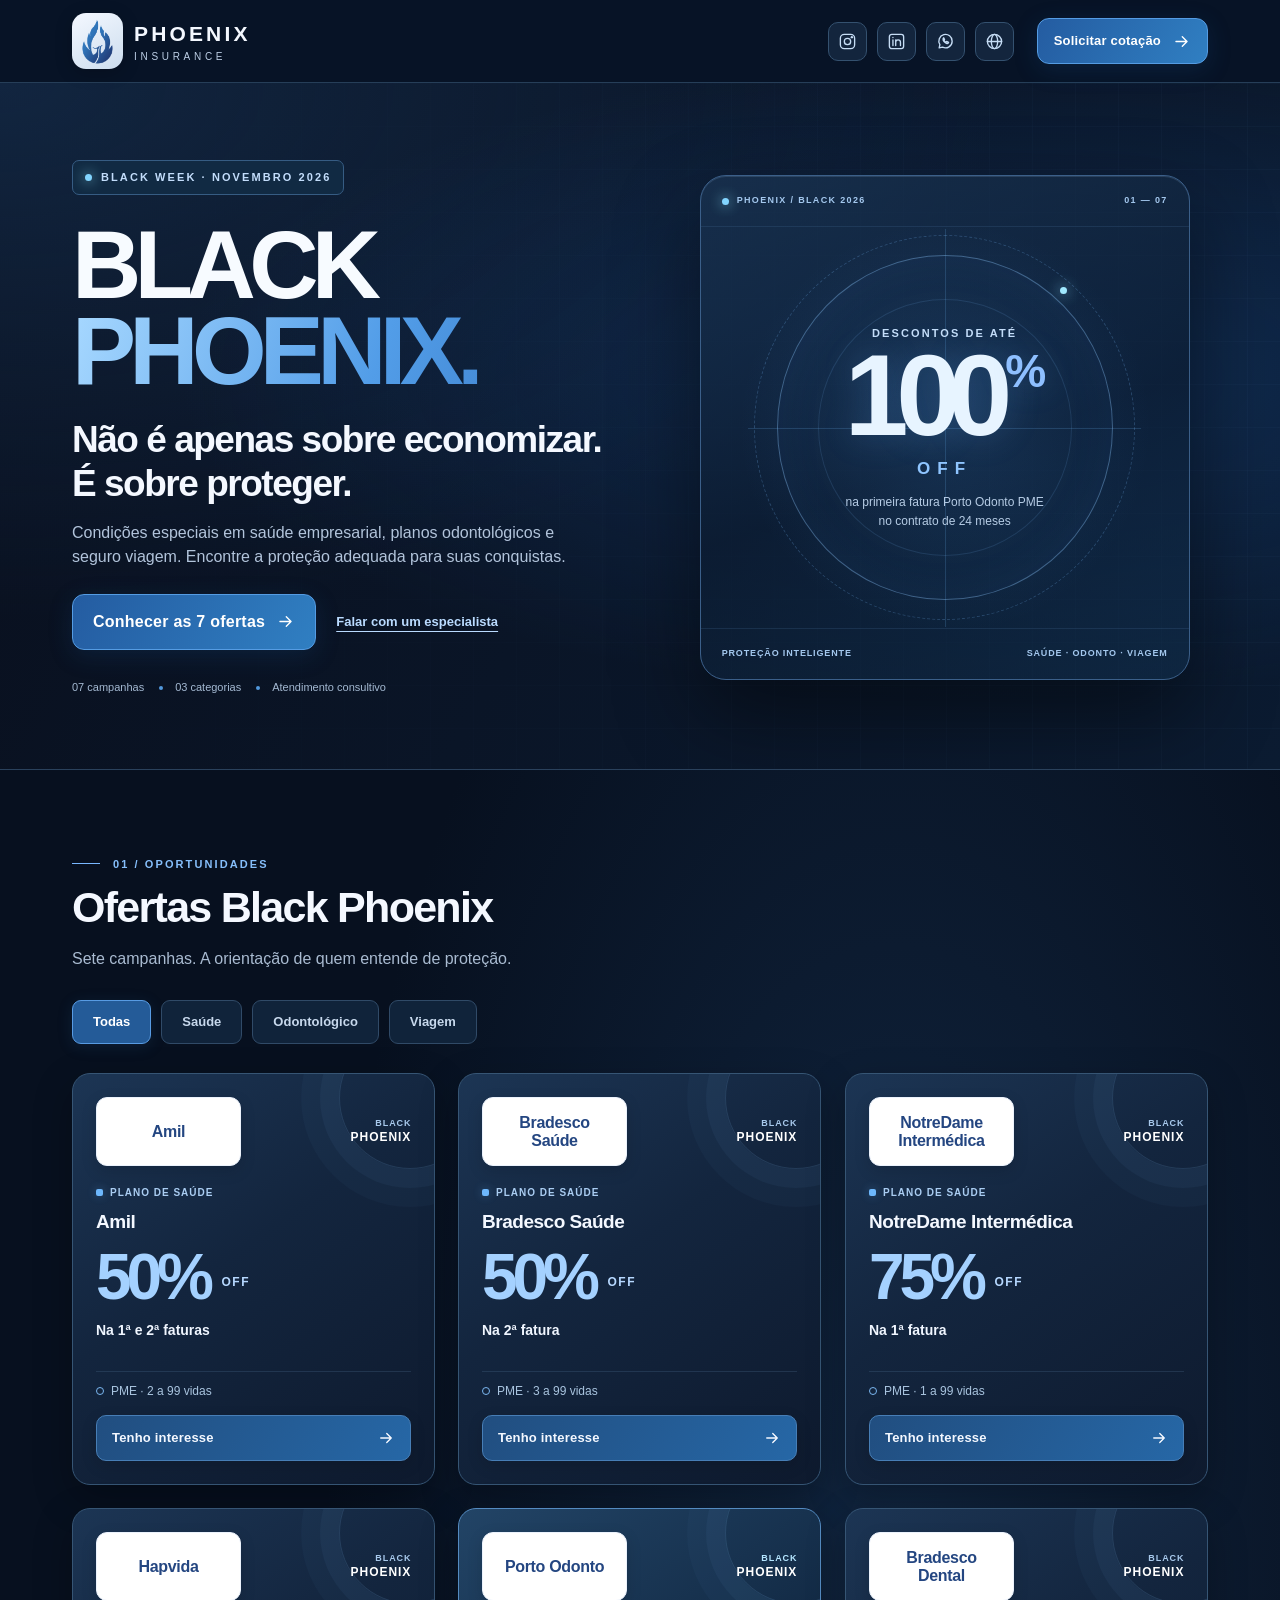
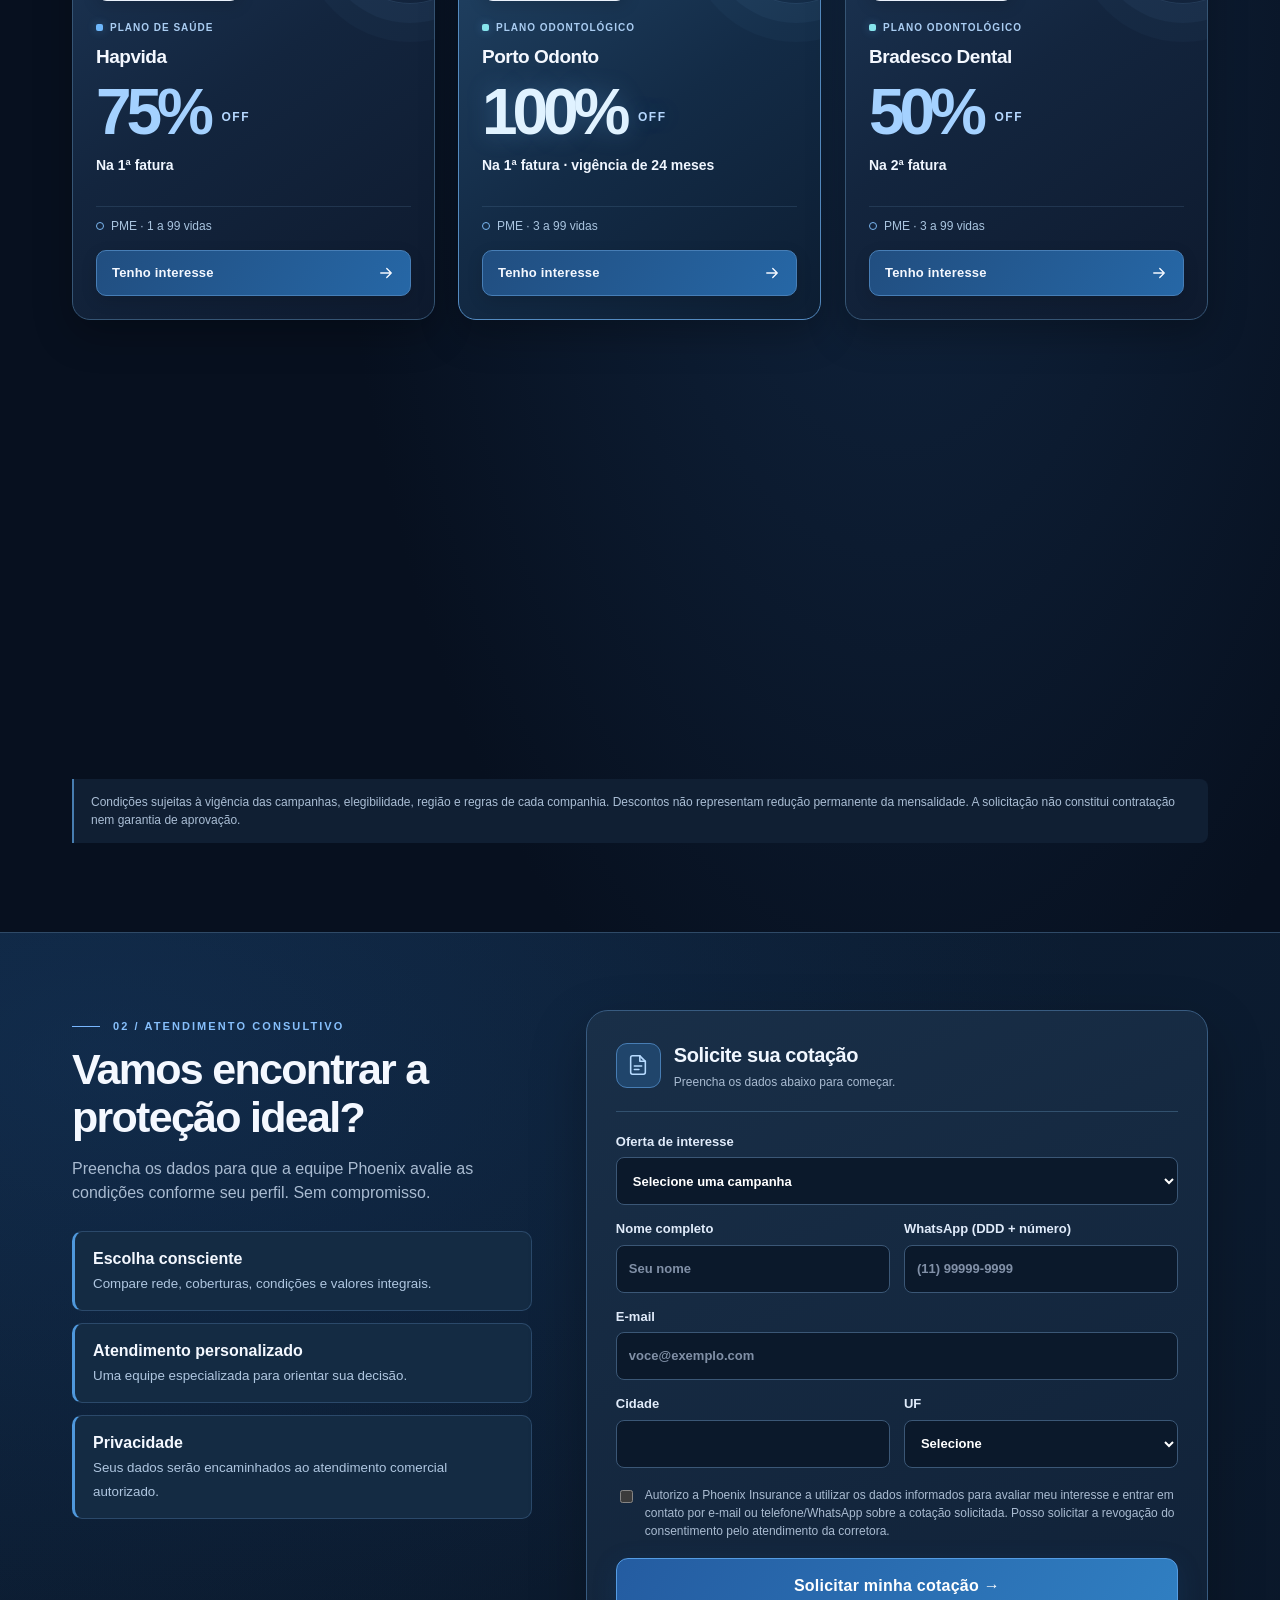
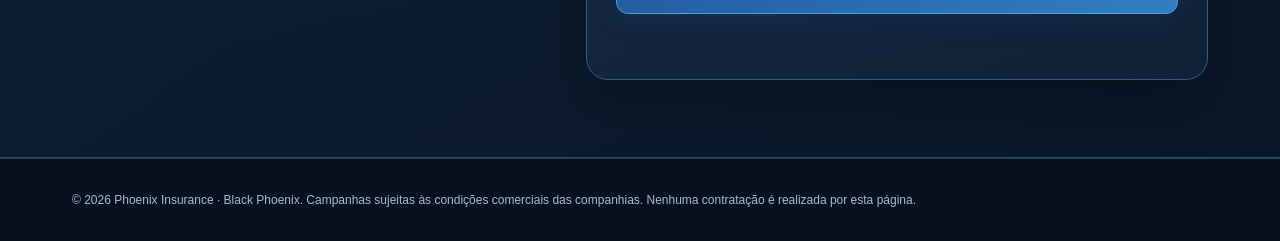
==== commit 3d70a82e: "feat(black-phoenix): logos das companhias e cards premium interativos com fallback acessível" ====
--- a/black-phoenix/index.html
+++ b/black-phoenix/index.html
@@ -11,6 +11,47 @@
 @media(max-width:520px){.wrap{padding-inline:17px}.brand{gap:7px}.brand strong{font-size:14px;letter-spacing:.12em}.brand small{font-size:8px;letter-spacing:.28em}.socials a{width:32px;height:34px;border-radius:8px}.socials svg{width:16px;height:16px}.socials{gap:5px}.nav{gap:8px}.brand-mark{width:35px;height:43px}.brand-mark img{width:25px;height:36px}.hero h1{font-size:clamp(57px,13vw,80px)}.hero-actions{gap:14px}.hero-actions .btn{width:100%}.hero-link{margin:auto}.hero-meta{gap:9px;font-size:10px}.hero-meta span+span:before{margin-right:8px}.orbit b{font-size:100px}.display-top,.display-bottom{padding:14px;font-size:8px;letter-spacing:.08em}.offer{min-height:250px;padding:23px}.formbox{padding:19px}.tabs{gap:7px}.tabs button{font-size:12px;padding:10px 13px}}
 @media(max-width:350px){.brand strong{font-size:12px}.socials a{width:29px}.socials{gap:4px}}
 @media(prefers-reduced-motion:reduce){*,*::before,*::after{scroll-behavior:auto!important;transition:none!important;animation:none!important}}
+</style><style id="black-phoenix-cards-v3">
+.offers{perspective:1400px;align-items:stretch;gap:23px}
+.offer{--rx:0deg;--ry:0deg;--mx:50%;--my:50%;--lift:0px;--shine:0;--brand:#85bcff;min-height:342px;isolation:isolate;padding:23px;gap:10px;transform:perspective(1100px) translateY(var(--lift)) rotateX(var(--rx)) rotateY(var(--ry));border:1px solid #365574;background:linear-gradient(145deg,#1c3554 0%,#13253e 44%,#0e1a2e 100%);box-shadow:0 14px 38px #0004;transition:transform .25s cubic-bezier(.2,.75,.25,1),border-color .3s,box-shadow .3s;will-change:auto}
+.offer:before{z-index:0;inset:0;opacity:var(--shine);height:auto;transition:opacity .25s;background:radial-gradient(ellipse at var(--mx) var(--my),#a6d8ff25,transparent 65%);pointer-events:none}
+.offer:after{z-index:0;top:-47px;right:-47px;border-color:#82b7ed28;box-shadow:0 0 0 19px #82b7ed0c,0 0 0 38px #82b7ed08;pointer-events:none}
+.offer>*{z-index:1;position:relative}
+.offer:hover,.offer:focus-within{--lift:-6px;--shine:1;transform:perspective(1100px) translateY(var(--lift)) rotateX(var(--rx)) rotateY(var(--ry));border-color:#77b4f1;box-shadow:0 24px 52px #0007,0 0 26px #2e73b725}
+.offer-top{display:flex;align-items:center;justify-content:space-between;gap:10px;margin-bottom:6px}
+.offer-logo-panel{position:relative;display:grid;place-items:center;width:145px;height:69px;max-width:62%;background:#fff;border:1px solid #ebf2fc;border-radius:11px;padding:10px 12px;box-shadow:0 5px 16px #0002;overflow:hidden;flex-shrink:0}
+.offer-logo-panel img{width:100%;height:100%;object-fit:contain;display:block;max-height:49px;transition:transform .3s}
+.offer-logo-panel img[hidden]{display:none!important}
+.offer-logo-panel .logo-fallback{color:#244681;text-align:center;font-size:16px;font-weight:850;line-height:1.12;letter-spacing:-.02em}
+.offer:hover .offer-logo-panel img{transform:scale(1.04)}
+.offer-tag{color:#a8c9ec;font-size:9px;font-weight:800;letter-spacing:.1em;line-height:1.4;text-align:right;white-space:nowrap}
+.offer-tag b{display:block;font-size:12px;letter-spacing:.08em;color:white}
+.offer .eyebrow{margin-top:3px;font-size:10px;letter-spacing:.10em;color:#aacdf2}
+.offer h3{font-size:19px;margin:0;line-height:1.25}
+.offer .price{font-size:clamp(48px,5vw,66px);color:#a4d1ff;letter-spacing:-.08em;line-height:1.05;margin:0}
+.offer .price small{font-size:12px;letter-spacing:.13em;color:#b6d8ff}
+.offer p:first-of-type{font-size:14px;color:#f0f6ff;font-weight:700;min-height:40px;line-height:1.4}
+.offer p:nth-of-type(2){display:flex;gap:7px;align-items:center;font-size:12px;color:#a9c4df;padding-top:9px;border-top:1px solid #6285ac35;margin-bottom:4px;min-height:30px}
+.offer p:nth-of-type(2)::before{content:"";display:block;width:6px;height:6px;border:1px solid #7bb7f0;border-radius:50%;flex:none}
+.offer .btn{justify-content:space-between;min-height:46px;background:linear-gradient(120deg,#214e80,#2667a6);border:1px solid #477eb6;color:#f4f8ff;border-radius:10px;box-shadow:0 5px 16px #0002;padding:12px 15px;font-size:13px}
+.offer .btn svg{width:18px;height:18px;transition:transform .25s}
+.offer .btn:hover svg,.offer .btn:focus-visible svg{transform:translateX(4px)}
+.offer .btn:hover{background:linear-gradient(120deg,#2964a3,#367fbd);box-shadow:0 8px 23px #2d79c43c}
+.offer-sweep{position:absolute!important;inset:0;z-index:0;overflow:hidden;border-radius:inherit;pointer-events:none}
+.offer-sweep:before{content:"";position:absolute;inset:-20% auto -20% -70%;width:35%;transform:skewX(-20deg);background:linear-gradient(90deg,transparent,#c0e0ff22,transparent);opacity:0;transition:left .75s ease,opacity .2s}
+.offer:hover .offer-sweep:before{left:140%;opacity:1}
+.offer[data-cat=odonto] .eyebrow:before{background:#86e4ed}
+.offer[data-cat=viagem] .eyebrow:before{background:#a9bfff}
+.offer[data-featured=true]{border-color:#548bc1;background:linear-gradient(145deg,#224466,#132b46 52%,#0d1e33)}
+.offer[data-featured=true] .price{color:#e0f2ff;text-shadow:0 0 23px #6cb9fd44}
+.offer[data-featured=true] .offer-tag{color:#b5e6ff}
+.offer[data-cat=viagem]{grid-column:auto}
+.offer.reveal-ready:not(.reveal-visible){opacity:0;transform:translateY(15px);transition:opacity .42s ease,transform .42s cubic-bezier(.2,.75,.25,1)}
+.offer.reveal-ready.reveal-visible{opacity:1}
+.offer:focus-within{opacity:1}
+@media(max-width:900px){.offers{gap:15px}.offer{padding:19px;min-height:330px}.offer-logo-panel{width:128px;height:65px}}
+@media(max-width:520px){.offer{min-height:318px;padding:21px}.offer-logo-panel{width:146px}.offer .price{font-size:61px}.offer p:first-of-type{min-height:0}.offer:hover,.offer:focus-within{--lift:0px;--rx:0deg;--ry:0deg}}
+@media(prefers-reduced-motion:reduce){.offer,.offer:hover,.offer:focus-within,.offer.reveal-ready:not(.reveal-visible){opacity:1!important;transform:none!important;transition:none!important}.offer-sweep{display:none}}
 </style></head><body>
 <header><div class="wrap nav"><a class="brand" href="#inicio" aria-label="Phoenix Insurance, início"><span class="brand-mark"><img alt="" width="37" height="52" src="[data-uri]"></span><div><strong>PHOENIX</strong><small>INSURANCE</small></div></a><div class="nav-right"><nav class="socials" aria-label="Redes sociais Phoenix"><a href="https://www.instagram.com/corretoraphoenix/" target="_blank" rel="noopener noreferrer" title="Instagram" aria-label="Instagram"><svg viewBox="0 0 24 24" fill="none" stroke="currentColor" stroke-width="1.7" stroke-linecap="round" stroke-linejoin="round" aria-hidden="true"><rect x="3" y="3" width="18" height="18" rx="5"/><circle cx="12" cy="12" r="4"/><path d="M17.5 6.5h.01" stroke-width="3"/></svg></a><a href="https://www.linkedin.com/company/phoenix-seguros/" target="_blank" rel="noopener noreferrer" title="LinkedIn" aria-label="LinkedIn"><svg viewBox="0 0 24 24" fill="none" stroke="currentColor" stroke-width="1.7" stroke-linecap="round" stroke-linejoin="round" aria-hidden="true"><rect x="3" y="3" width="18" height="18" rx="3"/><path d="M7.5 10v7M7.5 7h.01M11 17v-7m0 3a3 3 0 0 1 6 0v4"/></svg></a><a href="https://wa.me/5511940078833" target="_blank" rel="noopener noreferrer" title="WhatsApp" aria-label="WhatsApp"><svg viewBox="0 0 24 24" fill="none" stroke="currentColor" stroke-width="1.7" stroke-linecap="round" stroke-linejoin="round" aria-hidden="true"><path d="M20.4 11.6a8.4 8.4 0 0 1-12.1 7.6L4 20l.9-4.1A8.4 8.4 0 1 1 20.4 11.6Z"/><path d="M9 8.3c-.7 2.6 2.2 5.5 4.8 6.2.9.2 1.9-.6 2.1-1.4l-2.5-1.2-1 1a7 7 0 0 1-2.4-2.4l.8-1-1.1-2.2Z"/></svg></a><a href="https://phoenixseg.com.br/" target="_blank" rel="noopener noreferrer" title="Site institucional" aria-label="Site institucional"><svg viewBox="0 0 24 24" fill="none" stroke="currentColor" stroke-width="1.7" stroke-linecap="round" stroke-linejoin="round" aria-hidden="true"><circle cx="12" cy="12" r="9"/><ellipse cx="12" cy="12" rx="4" ry="9"/><path d="M3 12h18"/></svg></a></nav><a class="btn nav-cta" href="#cotacao">Solicitar cotação <svg viewBox="0 0 24 24" fill="none" stroke="currentColor" stroke-width="1.7" stroke-linecap="round" stroke-linejoin="round" aria-hidden="true"><path d="M5 12h14m-6-6 6 6-6 6"/></svg></a></div></div></header>
 <main id="inicio"><section class="hero"><div class="wrap"><div><div class="eyebrow campaign-label"><i></i> BLACK WEEK · NOVEMBRO 2026</div><h1>BLACK<span>PHOENIX<span class="hero-dot">.</span></span></h1><h2>Não é apenas sobre economizar.<br>É sobre proteger.</h2><p>Condições especiais em saúde empresarial, planos odontológicos e seguro viagem. Encontre a proteção adequada para suas conquistas.</p><div class="hero-actions"><a class="btn" href="#ofertas">Conhecer as 7 ofertas <svg viewBox="0 0 24 24" fill="none" stroke="currentColor" stroke-width="1.7" stroke-linecap="round" stroke-linejoin="round" aria-hidden="true"><path d="M5 12h14m-6-6 6 6-6 6"/></svg></a><a class="hero-link" href="#cotacao">Falar com um especialista</a></div><div class="hero-meta"><span>07 campanhas</span><span>03 categorias</span><span>Atendimento consultivo</span></div></div><div class="hero-display"><div class="display-top"><span><i></i> PHOENIX / BLACK 2026</span><span>01 — 07</span></div><div class="orbit"><div class="orbit-grid"></div><div class="orbital-dot"></div><div class="eyebrow">DESCONTOS DE ATÉ</div><b>100<span>%</span></b><span class="off">OFF</span><small>na primeira fatura Porto Odonto PME<br>no contrato de 24 meses</small></div><div class="display-bottom"><span>PROTEÇÃO INTELIGENTE</span><span>SAÚDE · ODONTO · VIAGEM</span></div></div></div></section>
@@ -39,4 +80,51 @@
 function digits(v){return String(v||'').replace(/\D/g,'')}
 function cnpjOK(n){if(n.length!==14||/^(\d)\1+$/.test(n))return false;const d=(s,w)=>{let r=s.split('').reduce((a,c,i)=>a+Number(c)*w[i],0)%11;return r<2?0:11-r};return d(n.slice(0,12),[5,4,3,2,9,8,7,6,5,4,3,2])===Number(n[12])&&d(n.slice(0,13),[6,5,4,3,2,9,8,7,6,5,4,3,2])===Number(n[13])}
 form.addEventListener('submit',async e=>{e.preventDefault();if(submit.disabled)return;status.className='status';status.textContent='';const p=Object.fromEntries(new FormData(form));if(p.website){status.textContent='Não foi possível enviar.';return}delete p.website;p.telefone=digits(p.telefone);p.cnpj=digits(p.cnpj);p.consentimento=form.elements.consentimento.checked;p.canal=channel;const o=offers.find(x=>x.id===p.oferta);if(!o||!p.consentimento||p.telefone.length<10||p.telefone.length>11||(o.min&&(!cnpjOK(p.cnpj)||Number(p.vidas)<o.min||Number(p.vidas)>99))){status.className='status error';status.textContent='Confira o telefone, CNPJ válido, número de vidas e autorização de contato.';return}const fingerprint=JSON.stringify(p);if(lastPayload&&fingerprint!==lastPayload)requestId=crypto.randomUUID();lastPayload=fingerprint;p.request_id=requestId;submit.disabled=true;submit.textContent='Enviando…';status.textContent='Registrando sua solicitação…';try{const resp=await fetch('https://cxyxrhmpjehrqhwihxul.supabase.co/rest/v1/rpc/black_phoenix_submit',{method:'POST',headers:{apikey:'sb_publishable_p8ZVk52rFRDCmmHbQXgRuQ_WeBufstm','Content-Type':'application/json'},body:JSON.stringify({p}),signal:AbortSignal.timeout(15000)});if(!resp.ok||await resp.json()!==true)throw Error('Não confirmado');status.className='status good';status.textContent='Solicitação registrada com sucesso! A equipe Phoenix entrará em contato para avaliar sua cotação.';form.reset();sync();requestId=crypto.randomUUID();lastPayload=''}catch(err){status.className='status error';status.textContent='Não foi possível confirmar o registro. Verifique sua conexão e tente novamente. Seus dados continuam no formulário.'}finally{submit.disabled=false;submit.textContent='Solicitar minha cotação →'}});
+</script><script id="black-phoenix-cards-interactions-v3">
+(function(){
+ const visuals={
+ amil_saude:{name:'Amil',url:'https://valoresdeplanodesaude.com.br/wp-content/uploads/nexus/operadoras/amil-saude.webp'},
+ bradesco_saude:{name:'Bradesco Saúde',url:'https://www.trseguroseconsultoria.com.br/assets/op-Bradesco-CMxoWOJE.png',backup:'https://valoresdeplanodesaude.com.br/wp-content/uploads/nexus/operadoras/bradesco-saude.webp'},
+ notredame_saude:{name:'NotreDame Intermédica',url:'https://valoresdeplanodesaude.com.br/wp-content/uploads/nexus/operadoras/notredame.webp'},
+ hapvida_saude:{name:'Hapvida',url:'https://valoresdeplanodesaude.com.br/wp-content/uploads/nexus/operadoras/hapvida.webp'},
+ porto_odonto:{name:'Porto Odonto',url:'https://static.wixstatic.com/media/2536e0_02d7b4fdd41141829e6024dd2a5dd298~mv2.jpg/v1/crop/x_0%2Cy_270%2Cw_1080%2Ch_1080/fill/w_148%2Ch_148%2Cal_c%2Cq_80%2Cusm_0.66_1.00_0.01%2Cenc_avif%2Cquality_auto/PORTO.jpg'},
+ bradesco_odonto:{name:'Bradesco Dental',url:'https://static.wixstatic.com/media/2536e0_a0fa6a13afda4c1fb14064e30d6832eb~mv2.jpeg/v1/crop/x_0%2Cy_644%2Cw_1660%2Ch_1660/fill/w_148%2Ch_148%2Cal_c%2Cq_80%2Cusm_0.66_1.00_0.01%2Cenc_avif%2Cquality_auto/WhatsApp%20Image%202023-04-03%20at%2014_47_23%20%281%29.jpeg'},
+ sulamerica_viagem:{name:'SulAmérica',url:'https://valoresdeplanodesaude.com.br/wp-content/uploads/nexus/operadoras/sulamerica.webp',backup:'https://www.trseguroseconsultoria.com.br/assets/op-SulAmerica-C62UQBH7.png'}
+ };
+ const reduced=window.matchMedia('(prefers-reduced-motion: reduce)');
+ const precise=window.matchMedia('(hover: hover) and (pointer: fine)');
+ const nodes=Array.from(document.querySelectorAll('#cards > .offer'));
+ nodes.forEach((node,index)=>{
+   const o=offers[index],v=o&&visuals[o.id];if(!v)return;
+   node.dataset.featured=String(o.pct===100);
+   const sweep=document.createElement('div');sweep.className='offer-sweep';sweep.setAttribute('aria-hidden','true');
+   const top=document.createElement('div');top.className='offer-top';
+   const panel=document.createElement('div');panel.className='offer-logo-panel';
+   const fallback=document.createElement('span');fallback.className='logo-fallback';fallback.textContent=v.name;
+   const img=document.createElement('img');img.alt='';img.hidden=true;img.decoding='async';img.loading='lazy';img.referrerPolicy='no-referrer';
+   let retried=false;
+   img.addEventListener('load',()=>{img.hidden=false;fallback.hidden=true});
+   img.addEventListener('error',()=>{if(v.backup&&!retried){retried=true;img.src=v.backup;return;}img.hidden=true;fallback.hidden=false;});
+   panel.append(fallback,img);img.src=v.url;
+   const tag=document.createElement('span');tag.className='offer-tag';tag.innerHTML='BLACK<br><b>PHOENIX</b>';
+   top.append(panel,tag);node.prepend(sweep,top);
+   node.querySelector('h3').textContent=v.name;
+   const button=node.querySelector('button');button.innerHTML='Tenho interesse <svg viewBox="0 0 24 24" fill="none" stroke="currentColor" stroke-width="1.8" stroke-linecap="round" stroke-linejoin="round" aria-hidden="true"><path d="M5 12h14m-6-6 6 6-6 6"/></svg>';button.setAttribute('aria-label','Tenho interesse em '+v.name+' — '+o.type);
+   node.addEventListener('pointermove',e=>{
+     if(reduced.matches||!precise.matches||e.pointerType!=='mouse')return;
+     const r=node.getBoundingClientRect(),x=Math.min(1,Math.max(0,(e.clientX-r.left)/r.width)),y=Math.min(1,Math.max(0,(e.clientY-r.top)/r.height));
+     node.style.setProperty('--mx',(x*100).toFixed(1)+'%');node.style.setProperty('--my',(y*100).toFixed(1)+'%');
+     node.style.setProperty('--rx',((.5-y)*5).toFixed(2)+'deg');node.style.setProperty('--ry',((x-.5)*5).toFixed(2)+'deg');
+   },{passive:true});
+   const reset=()=>{node.style.removeProperty('--rx');node.style.removeProperty('--ry');node.style.removeProperty('--mx');node.style.removeProperty('--my')};
+   node.addEventListener('pointerleave',reset);node.addEventListener('pointercancel',reset);
+   node.addEventListener('focusin',()=>{reset();node.classList.add('reveal-visible')});
+ });
+ if(!reduced.matches&&'IntersectionObserver' in window){
+   const observer=new IntersectionObserver(entries=>{for(const entry of entries){if(entry.isIntersecting){entry.target.classList.add('reveal-visible');observer.unobserve(entry.target)}}},{threshold:.06});
+   nodes.forEach(node=>{if(node.getBoundingClientRect().top>window.innerHeight+20){node.classList.add('reveal-ready');observer.observe(node)}});
+   document.querySelectorAll('.tabs button').forEach(button=>button.addEventListener('click',()=>{nodes.forEach(node=>{if(!node.hidden){node.classList.add('reveal-visible');observer.unobserve(node)}})}));
+   window.addEventListener('pageshow',()=>nodes.forEach(node=>{if(!node.hidden&&node.getBoundingClientRect().top<window.innerHeight)node.classList.add('reveal-visible')}));
+ }
+})();
 </script></body></html>
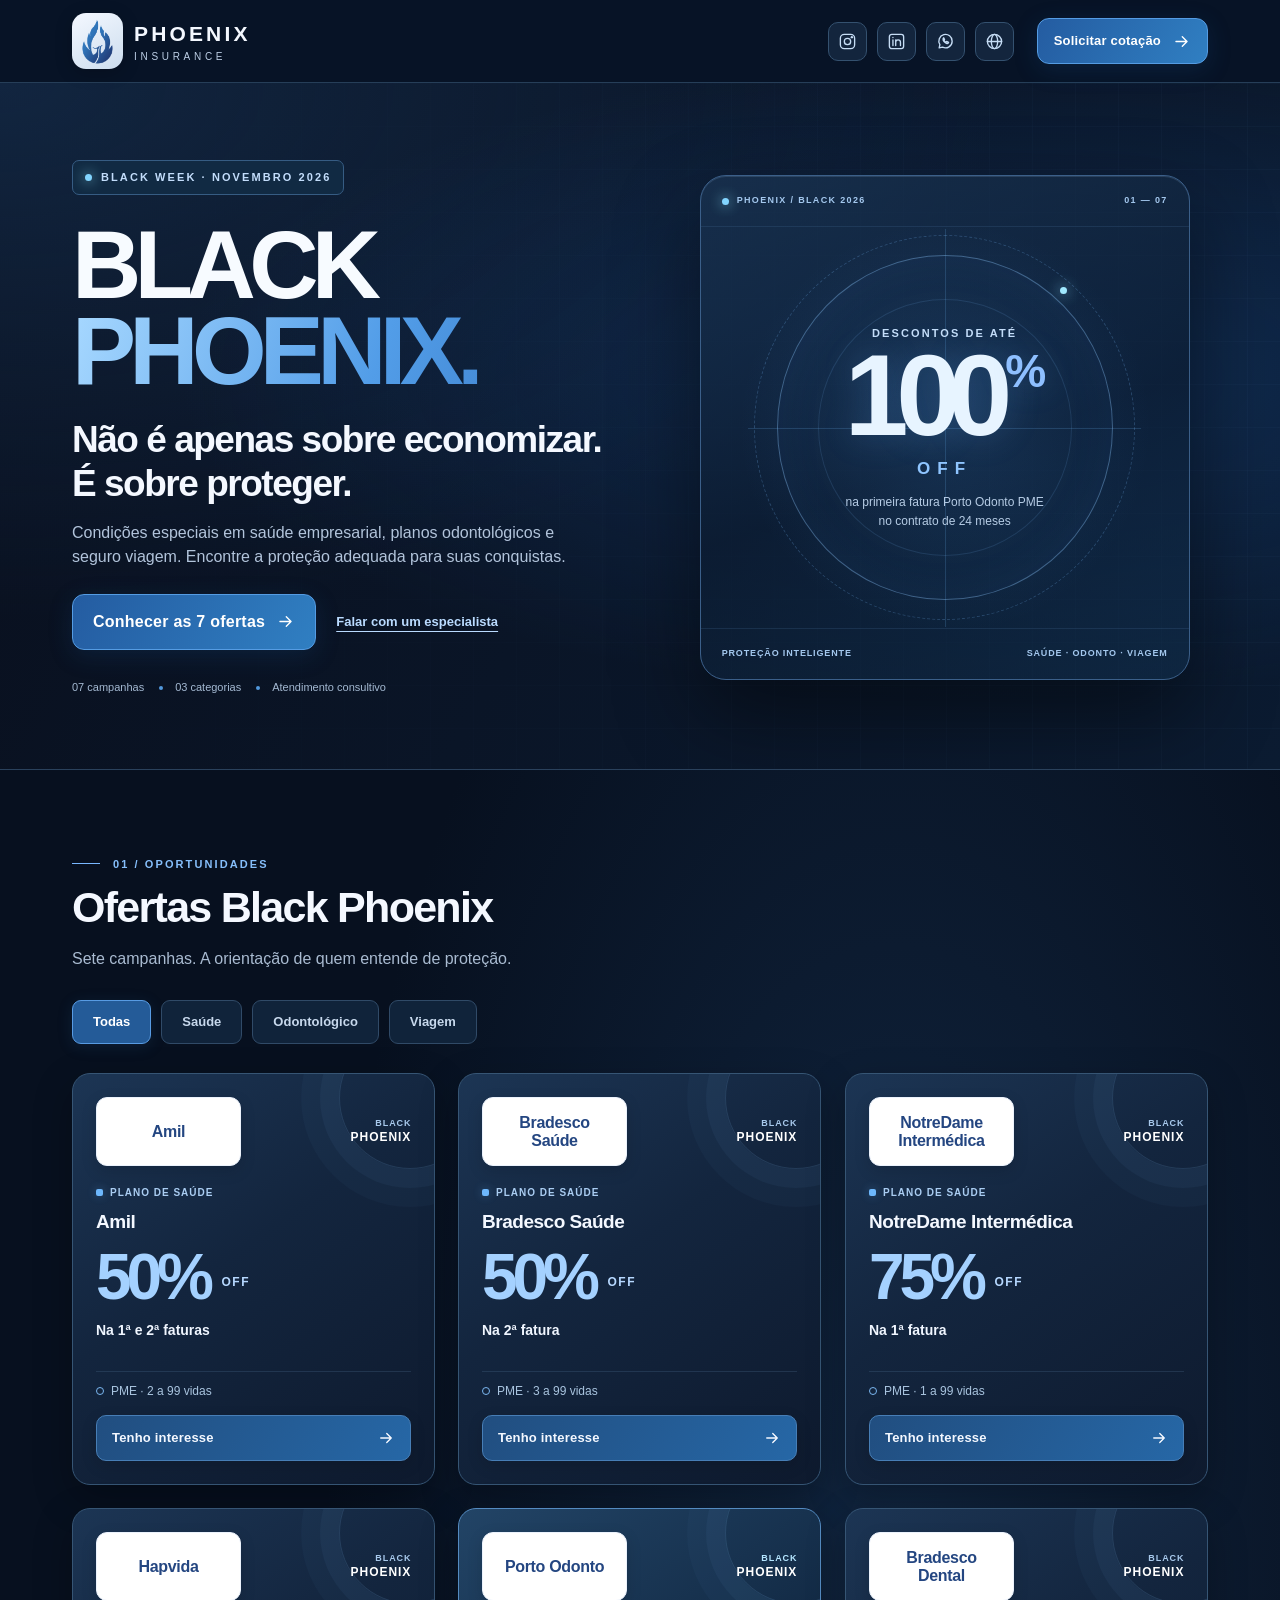
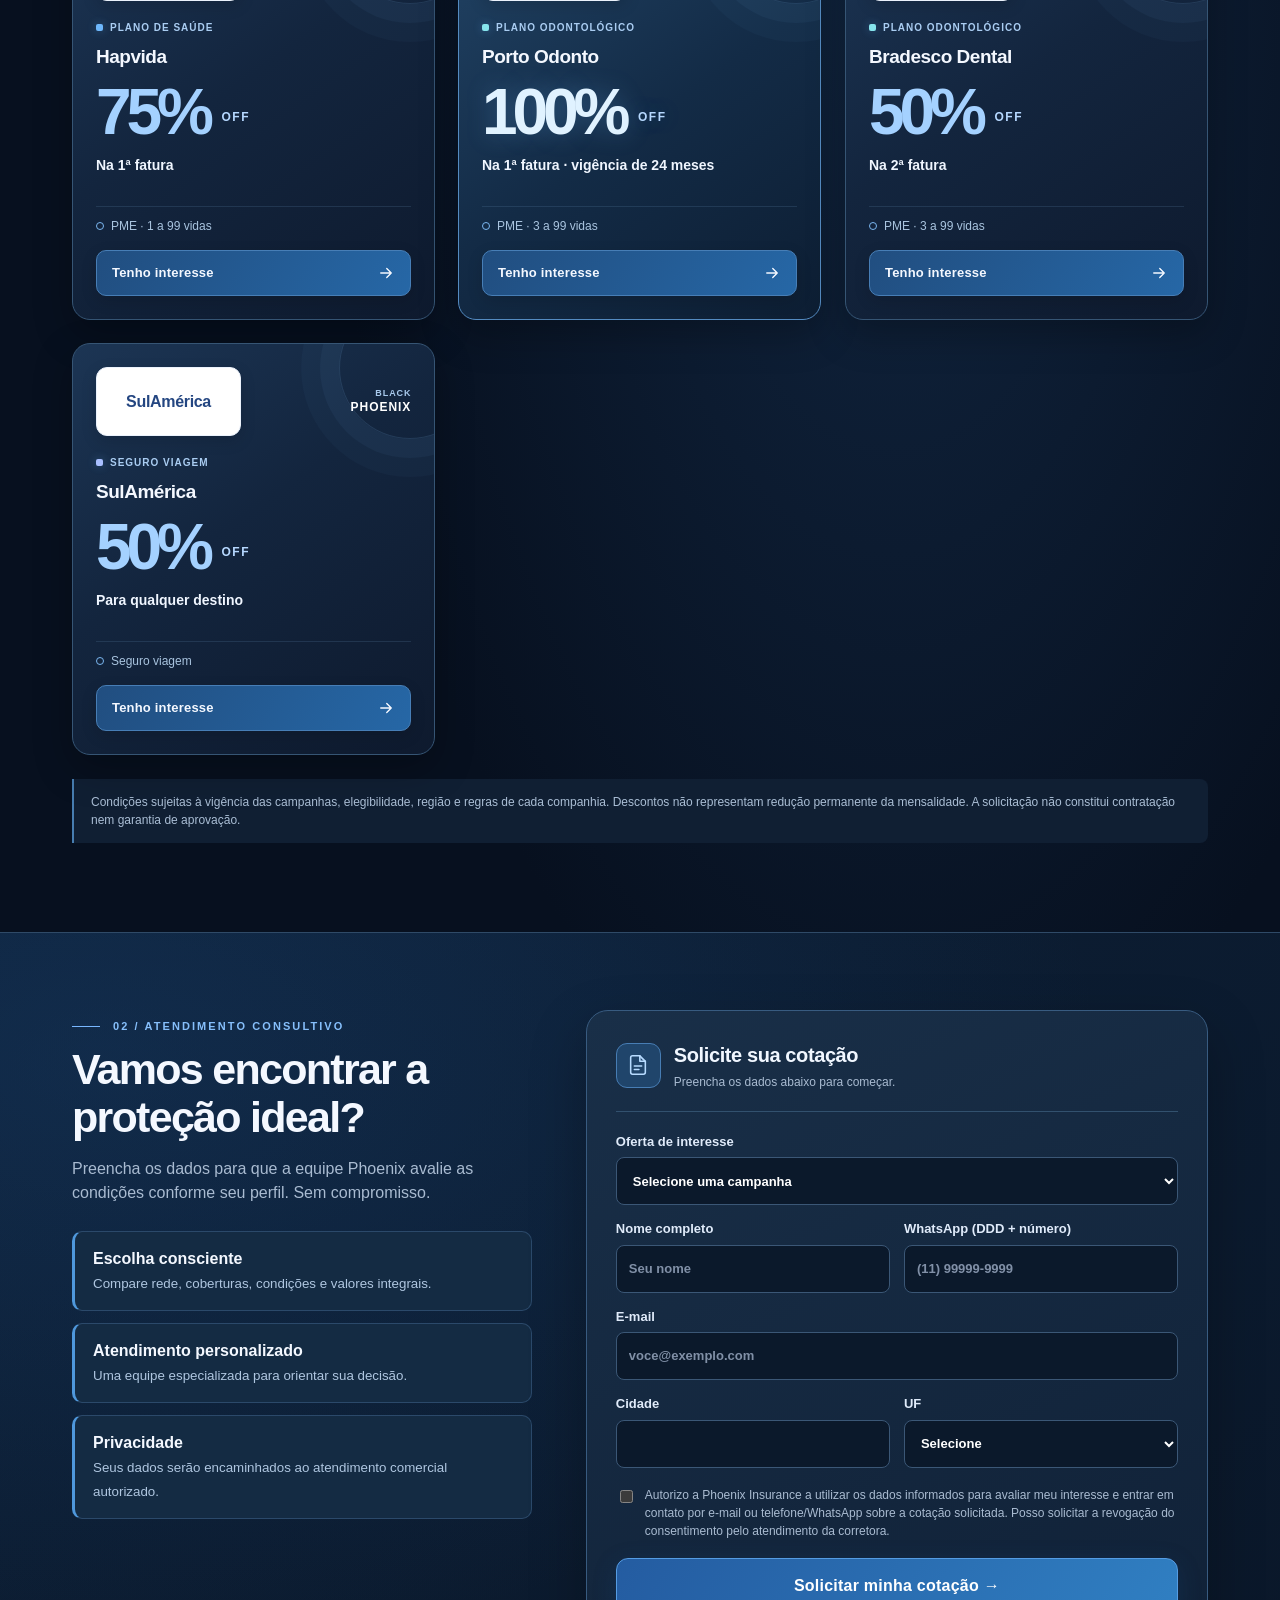
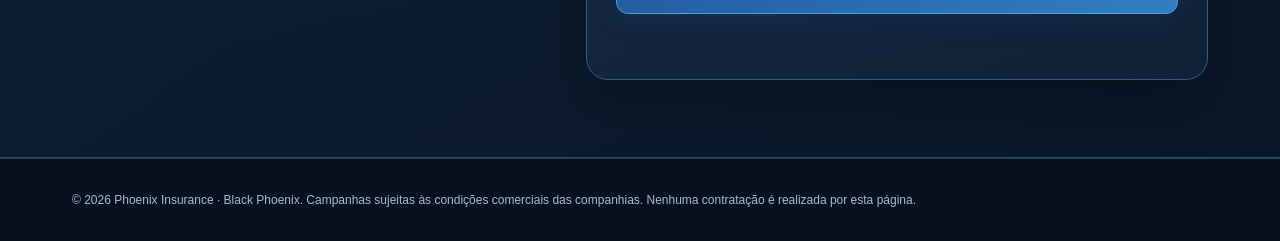
==== commit 4f924965: "fix(black-phoenix): carregar logos mesmo com fallback inicialmente visível" ====
--- a/black-phoenix/index.html
+++ b/black-phoenix/index.html
@@ -101,7 +101,7 @@
    const top=document.createElement('div');top.className='offer-top';
    const panel=document.createElement('div');panel.className='offer-logo-panel';
    const fallback=document.createElement('span');fallback.className='logo-fallback';fallback.textContent=v.name;
-   const img=document.createElement('img');img.alt='';img.hidden=true;img.decoding='async';img.loading='lazy';img.referrerPolicy='no-referrer';
+   const img=document.createElement('img');img.alt='';img.hidden=true;img.decoding='async';img.loading='eager';img.referrerPolicy='no-referrer';
    let retried=false;
    img.addEventListener('load',()=>{img.hidden=false;fallback.hidden=true});
    img.addEventListener('error',()=>{if(v.backup&&!retried){retried=true;img.src=v.backup;return;}img.hidden=true;fallback.hidden=false;});
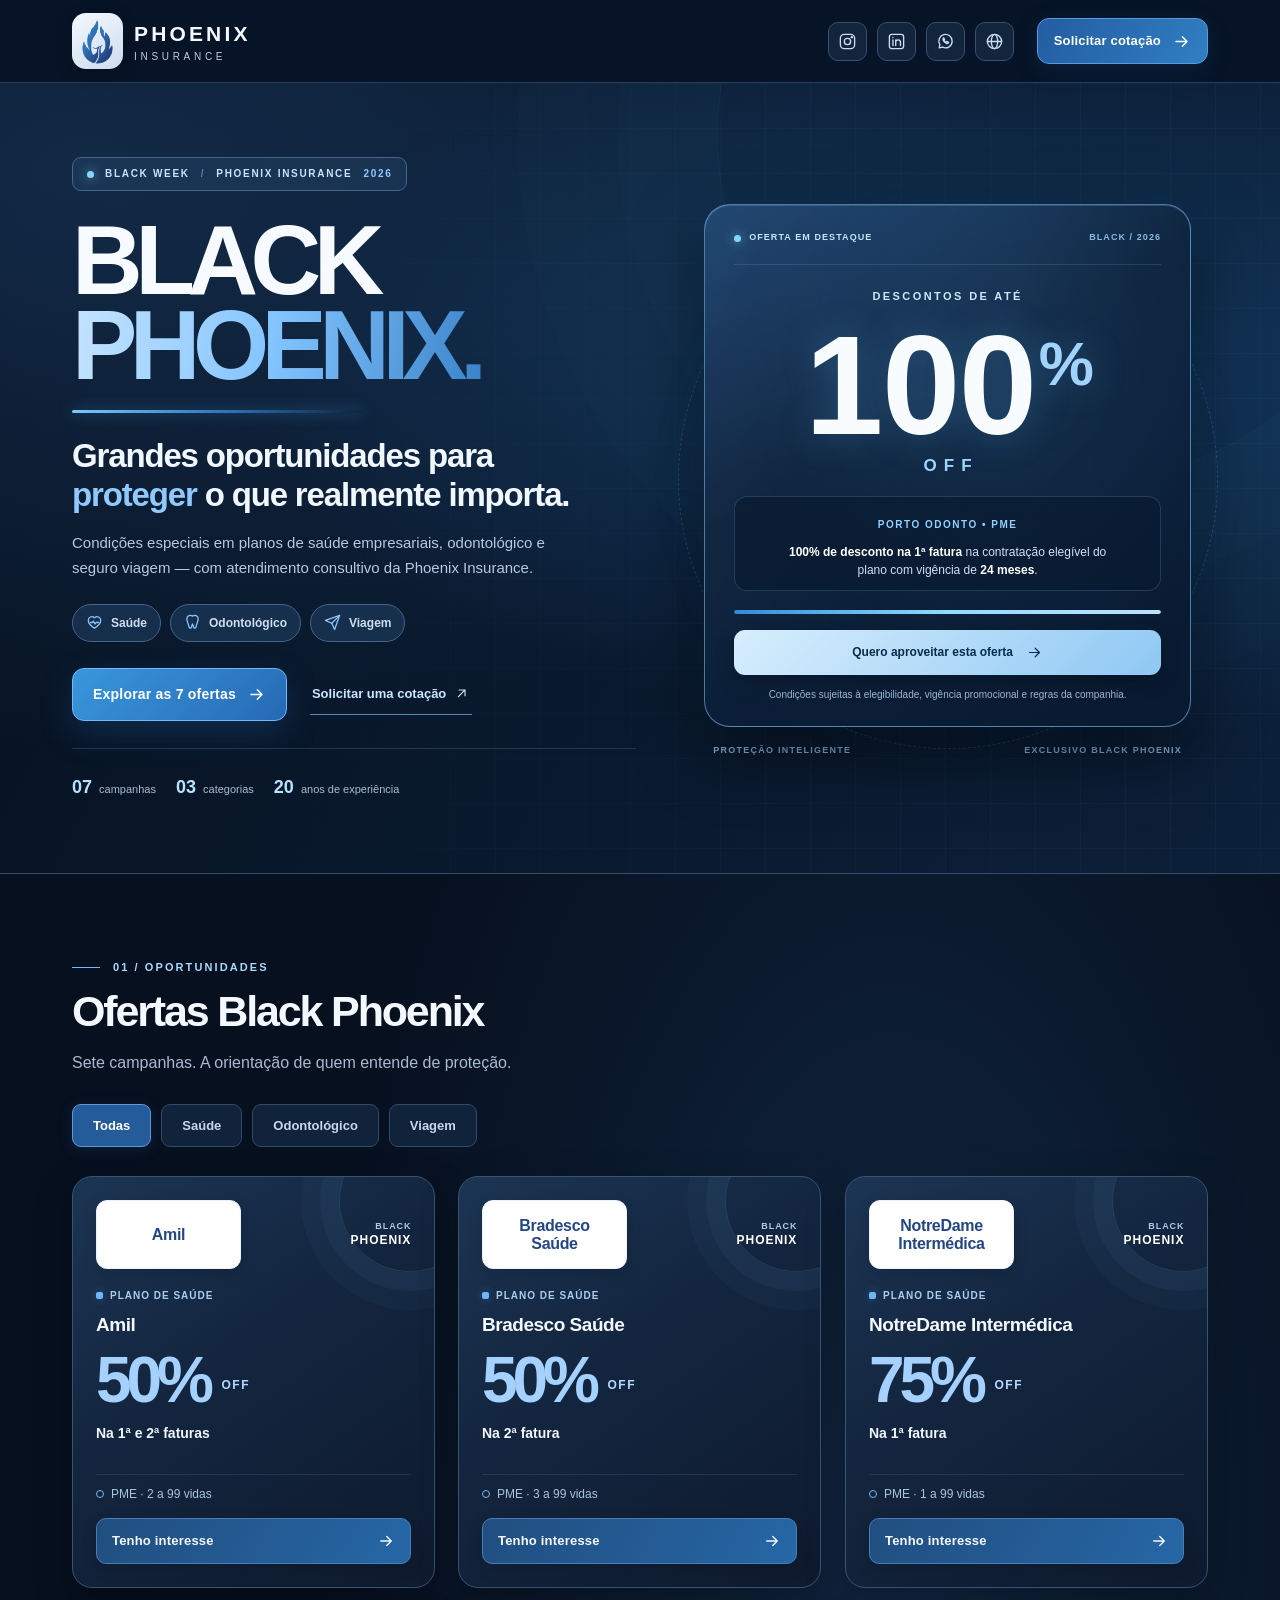
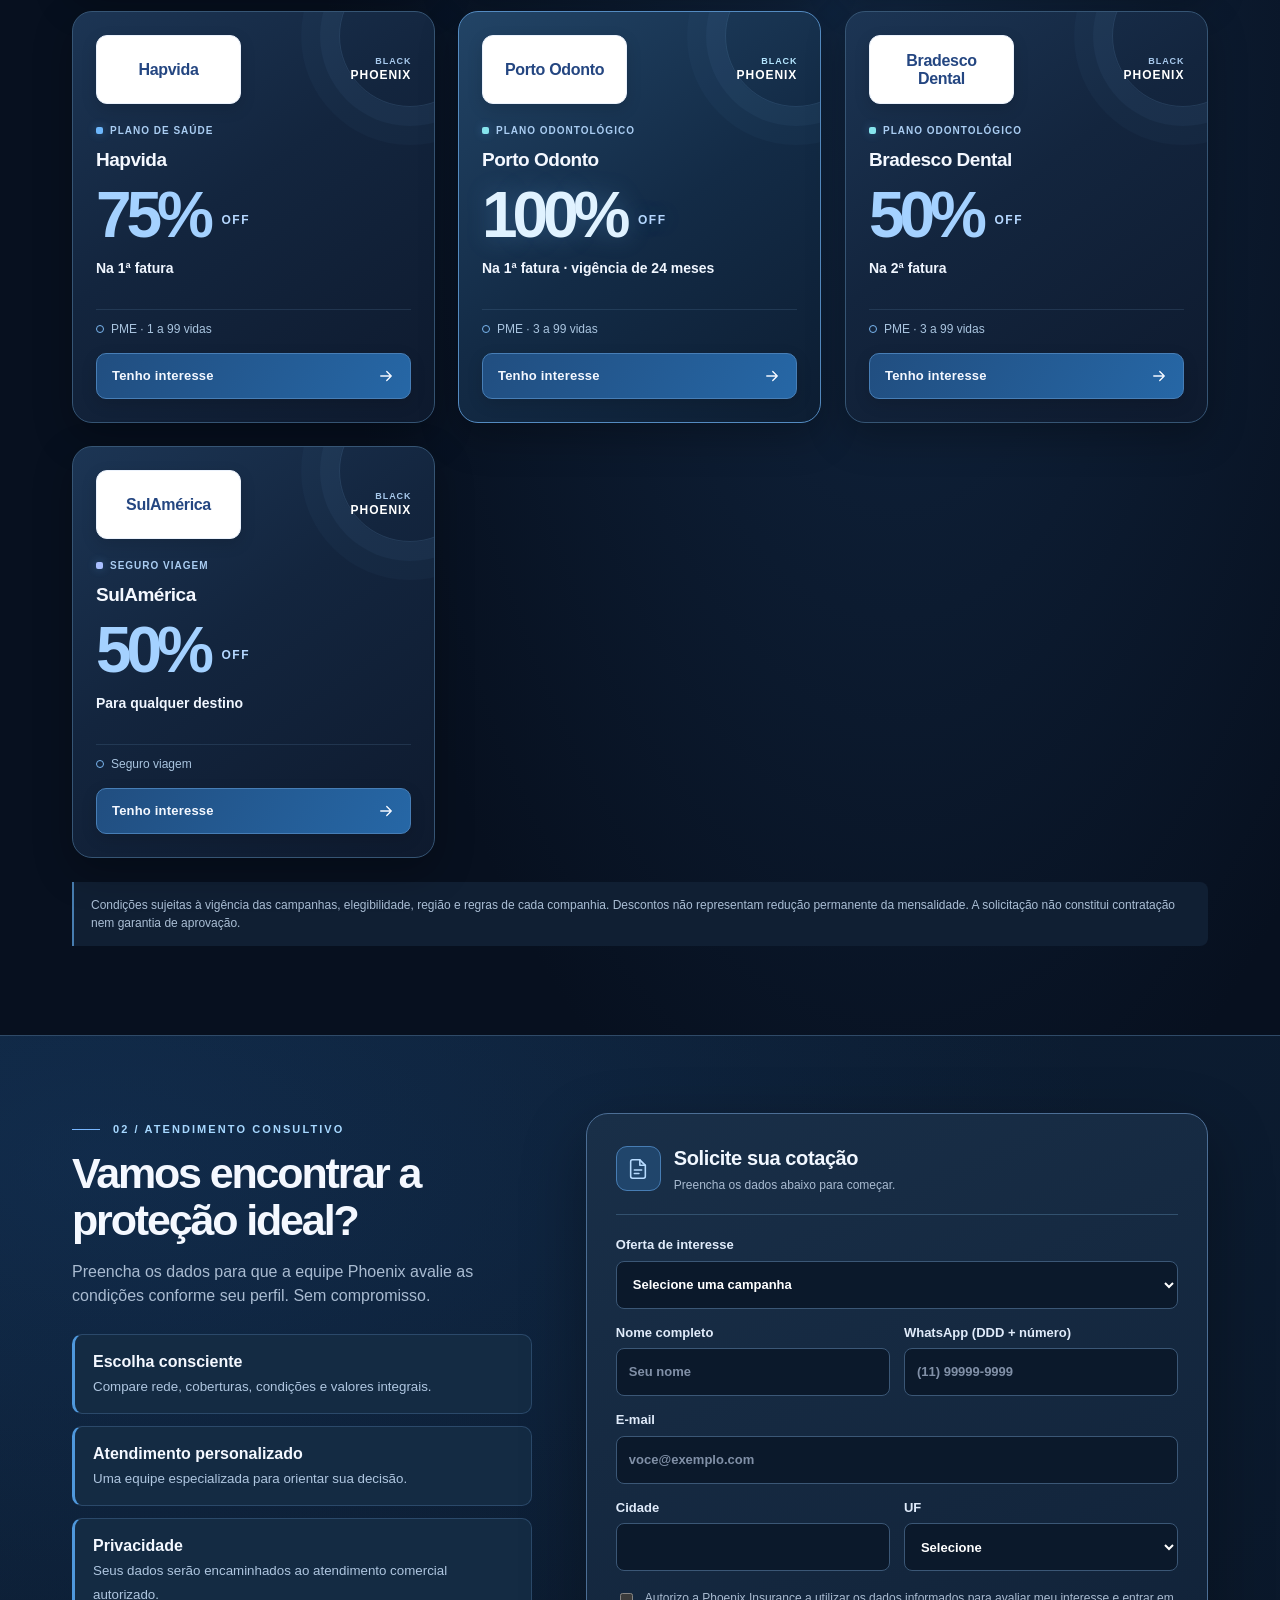
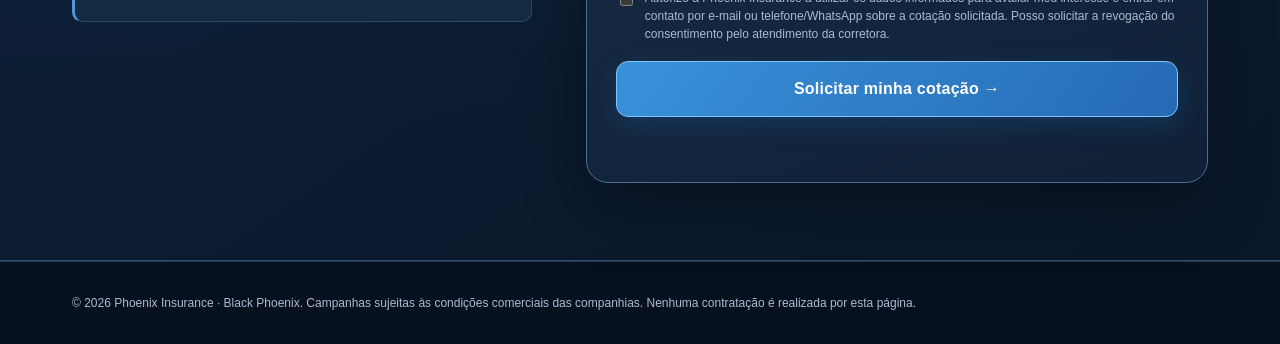
==== commit 8535df0d: "feat(black-phoenix): V4 premium hero and animated 100% Porto Odonto showcase" ====
--- a/black-phoenix/index.html
+++ b/black-phoenix/index.html
@@ -52,9 +52,127 @@
 @media(max-width:900px){.offers{gap:15px}.offer{padding:19px;min-height:330px}.offer-logo-panel{width:128px;height:65px}}
 @media(max-width:520px){.offer{min-height:318px;padding:21px}.offer-logo-panel{width:146px}.offer .price{font-size:61px}.offer p:first-of-type{min-height:0}.offer:hover,.offer:focus-within{--lift:0px;--rx:0deg;--ry:0deg}}
 @media(prefers-reduced-motion:reduce){.offer,.offer:hover,.offer:focus-within,.offer.reveal-ready:not(.reveal-visible){opacity:1!important;transform:none!important;transition:none!important}.offer-sweep{display:none}}
+</style>
+<style id="black-phoenix-hero-v4">
+/* Phoenix Black 2026 — refinamento de hierarquia e destaque animado */
+:root{--phx-ice:#eaf5ff;--phx-electric:#79beff;--phx-deep:#09182e}
+.hero-v4{background:radial-gradient(ellipse at 81% 36%,rgba(36,115,189,.31),transparent 53%),radial-gradient(ellipse at 7% 11%,rgba(34,77,127,.41),transparent 58%),linear-gradient(120deg,#07101e 2%,#09182b 45%,#0c2039 100%);border-bottom:1px solid #314d70;isolation:isolate}
+.hero-v4::before{opacity:.57!important;background-image:linear-gradient(#7ab7f412 1px,transparent 1px),linear-gradient(90deg,#7ab7f412 1px,transparent 1px)!important;background-size:45px 45px!important;mask-image:linear-gradient(90deg,transparent 8%,#000 72%)!important}
+.hero-v4::after{content:"";position:absolute;pointer-events:none;width:700px;height:700px;left:56%;top:-38%;border-radius:50%;border:1px solid rgba(95,174,245,.07);box-shadow:0 0 0 100px rgba(95,174,245,.016),0 0 0 200px rgba(95,174,245,.009);z-index:-1}
+.hero-v4 .wrap.hero-v4-grid{display:grid;grid-template-columns:minmax(0,1.04fr) minmax(0,.96fr);align-items:center;gap:clamp(30px,4vw,68px);padding-top:74px;padding-bottom:72px}
+.hero-v4-copy{min-width:0;position:relative}
+.hero-kicker-v4{display:inline-flex;gap:11px;align-items:center;flex-wrap:wrap;padding:9px 14px;border:1px solid #45668a;border-radius:9px;background:rgba(34,66,101,.47);font-size:10px;font-weight:800;line-height:1.4;letter-spacing:.17em;color:#c8e3ff}
+.hero-status-dot,.discount-top-dot{display:inline-block;width:7px;height:7px;border-radius:50%;background:#85d7ff;box-shadow:0 0 12px rgba(134,218,255,.7);flex:none}
+.kicker-divider{color:#74a8da;opacity:.7}.hero-year{color:#91c8ff}
+.hero-v4 h1{font-size:clamp(65px,7.65vw,108px);font-weight:900;line-height:.87;letter-spacing:-.077em;margin:27px 0 22px;color:#f7fbff}
+.hero-v4 h1>span{display:block;background:linear-gradient(100deg,#c5e4ff 0%,#83c4ff 36%,#357fc5 76%,#62b4ff);-webkit-background-clip:text;background-clip:text;-webkit-text-fill-color:transparent}
+.hero-v4-line{height:3px;width:min(290px,60%);border-radius:99px;margin:0 0 24px;background:linear-gradient(90deg,#77c9ff,#2d72ba 54%,transparent);box-shadow:0 0 14px rgba(80,174,246,.5)}
+.hero-v4 h2{font-size:clamp(24px,2.6vw,33px);line-height:1.18;letter-spacing:-.035em;max-width:550px;margin:0 0 16px;font-weight:750;color:#f1f7ff}
+.hero-v4 h2 em{font-style:normal;color:#90c9ff}
+.hero-v4 p{font-size:15px;max-width:520px;color:#b6c9df;line-height:1.65;margin:0 0 23px}
+.hero-v4-tags{display:flex;flex-wrap:wrap;gap:9px;margin-bottom:26px}
+.hero-v4-tags span{display:inline-flex;align-items:center;gap:8px;border:1px solid #426589;border-radius:999px;background:rgba(31,65,101,.55);color:#cfdef0;font-size:12px;font-weight:700;padding:9px 13px}
+.hero-v4-tags svg{width:17px;height:17px;color:#8cc7ff}
+.hero-v4-actions{display:flex;align-items:center;gap:15px 23px;flex-wrap:wrap}
+.hero-v4-main-cta{min-height:51px;background:linear-gradient(135deg,#3997db,#2669b5);font-size:14px;border:1px solid #74b9ff;box-shadow:0 13px 32px #1a65ad40}
+.hero-v4-main-cta:hover{background:linear-gradient(135deg,#4fa8e7,#3282ca)}
+.hero-v4-secondary-cta{display:inline-flex;align-items:center;gap:7px;font-size:13px;font-weight:800;text-decoration:none;color:#cbe6ff;padding:10px 2px;border-bottom:1px solid #5887ba;transition:color .2s,border-color .2s}
+.hero-v4-secondary-cta:hover{color:#fff;border-color:#fff}
+.hero-v4-secondary-cta svg{width:17px;height:17px}
+.hero-v4-proof{display:flex;align-items:center;flex-wrap:wrap;gap:10px 20px;padding-top:25px;margin-top:27px;border-top:1px solid #5f88ae43;color:#a8bcd2;font-size:11px}
+.hero-v4-proof span{white-space:nowrap}.hero-v4-proof b{font-size:18px;color:#b8e1ff;font-weight:850;margin-right:4px}
+/* Oferta em destaque — conteúdo permanece válido mesmo sem JS */
+.discount-showcase-v4{position:relative;min-width:0;max-width:505px;width:100%;justify-self:center;padding:19px 9px 15px;isolation:isolate}
+.discount-ambient-v4{position:absolute;inset:8% -5%;border-radius:50%;background:radial-gradient(ellipse at center,rgba(59,154,239,.37),rgba(42,112,203,.13) 35%,transparent 68%);filter:blur(20px);z-index:-1;animation:phxGlowBreath 6s ease-in-out infinite}
+.discount-ring-v4{position:absolute;z-index:-1;top:50%;left:50%;border:1px solid #76bdff3b;border-radius:50%;pointer-events:none;transform:translate(-50%,-50%)}
+.discount-ring-outer{width:min(113%,540px);aspect-ratio:1;border-style:dashed;animation:phxOrbit 35s linear infinite;box-shadow:0 0 30px #286fb516}
+.discount-ring-inner{width:min(96%,452px);aspect-ratio:1;border-color:#8acaff32;animation:phxOrbitReverse 46s linear infinite}
+.discount-feature-v4{position:relative;overflow:hidden;border:1px solid rgba(128,196,255,.57);border-radius:26px;background:linear-gradient(148deg,rgba(29,69,112,.96),rgba(14,35,62,.97) 40%,rgba(8,25,47,.97));box-shadow:0 24px 67px #0009,0 0 32px #2173cb25,inset 0 1px 0 #d9efff28;backdrop-filter:blur(12px);padding:26px 29px 24px;animation:phxCardFloat 7s ease-in-out infinite}
+.discount-feature-v4::before{content:"";position:absolute;inset:0;opacity:.65;pointer-events:none;background:radial-gradient(ellipse at 62% 25%,#74c7ff22,transparent 60%),linear-gradient(120deg,#ffffff0d,transparent 52%)}
+.discount-feature-v4::after{content:"";position:absolute;left:-105%;top:-38%;width:48%;height:178%;transform:skewX(-23deg);pointer-events:none;background:linear-gradient(90deg,transparent,#ffffff24,transparent);animation:phxCardShine 6.5s ease-in-out infinite}
+.discount-feature-v4>*{position:relative;z-index:1}
+.discount-feature-top{display:flex;justify-content:space-between;align-items:center;gap:9px;padding-bottom:19px;border-bottom:1px solid #9acafa28;font-size:9px;color:#8bb8df;letter-spacing:.12em;font-weight:800}
+.discount-top-mark{display:inline-flex;align-items:center;gap:8px;color:#bfe6ff}
+.discount-top-corner{white-space:nowrap}
+.discount-figure-v4{display:flex;flex-direction:column;align-items:center;text-align:center;padding:23px 4px 17px}
+.discount-figure-label{font-size:11px;letter-spacing:.22em;font-weight:800;color:#c9e8ff}
+.discount-figure-value{display:flex;justify-content:center;align-items:flex-start;gap:3px;white-space:nowrap;font-weight:900;font-variant-numeric:tabular-nums;line-height:1;color:#f9fcff;text-shadow:0 0 38px #68bdff43;letter-spacing:-.085em;margin:12px auto 0}
+#blackPhoenixDiscountCounter{font-size:clamp(99px,11vw,159px);display:block}
+.discount-symbol-v4{font-size:clamp(39px,5vw,62px);line-height:1.28;letter-spacing:-.06em;color:#a0d4ff;display:inline-block;padding-top:8px}
+.discount-off-v4{font-weight:900;font-size:17px;color:#9bd6ff;letter-spacing:.42em;margin-top:-4px;padding-left:.42em}
+.discount-offer-v4{text-align:center;border:1px solid #5b88b64d;background:#091b30a8;border-radius:13px;padding:14px 16px 10px}
+.discount-offer-eyebrow{font-size:10px;font-weight:850;color:#91d0ff;letter-spacing:.15em}
+.discount-offer-v4 p{margin:8px auto 0;max-width:340px;font-size:12px;color:#d0e0f4;line-height:1.55}
+.discount-offer-v4 strong{color:#fff}
+.discount-line-v4{height:4px;border-radius:99px;background:#c6e7ff16;overflow:hidden;margin:19px auto 16px}
+.discount-line-v4 span{display:block;height:100%;width:100%;transform-origin:left;transform:scaleX(.13);border-radius:inherit;background:linear-gradient(90deg,#318bd8,#90dcff,#bedfff);box-shadow:0 0 12px #77cfff77}
+.discount-line-v4.is-animated span{animation:phxBarGrow 1.7s cubic-bezier(.2,.7,.25,1) both}
+.discount-offer-cta-v4{display:flex;align-items:center;justify-content:center;gap:13px;text-align:center;min-height:45px;padding:10px 12px;border-radius:11px;background:linear-gradient(135deg,#d7eefd,#8fc8f4);color:#092c4c;font-size:12px;font-weight:900;text-decoration:none;box-shadow:0 8px 20px #0003;transition:background .25s,transform .25s,box-shadow .25s}
+.discount-offer-cta-v4 svg{width:17px;height:17px;transition:transform .25s}
+.discount-offer-cta-v4:hover{transform:translateY(-2px);box-shadow:0 13px 25px #1c77be51;background:linear-gradient(135deg,#f2faff,#a6dcff)}
+.discount-offer-cta-v4:hover svg{transform:translateX(4px)}
+.discount-fineprint-v4{display:block;color:#9cb6ce;font-size:10px;line-height:1.5;text-align:center;margin-top:12px}
+.discount-showcase-caption-v4{display:flex;justify-content:space-between;gap:12px;align-items:center;font-weight:800;letter-spacing:.14em;font-size:9px;color:#8cb9e6;padding:17px 9px 0}
+@keyframes phxCardFloat{0%,100%{transform:translateY(0)}50%{transform:translateY(-8px)}}
+@keyframes phxGlowBreath{0%,100%{opacity:.62;transform:scale(.97)}50%{opacity:1;transform:scale(1.06)}}
+@keyframes phxOrbit{from{transform:translate(-50%,-50%) rotate(0)}to{transform:translate(-50%,-50%) rotate(360deg)}}
+@keyframes phxOrbitReverse{from{transform:translate(-50%,-50%) rotate(360deg)}to{transform:translate(-50%,-50%) rotate(0)}}
+@keyframes phxCardShine{0%,18%{left:-105%}40%,100%{left:155%}}
+@keyframes phxBarGrow{from{transform:scaleX(.13)}to{transform:scaleX(1)}}
+/* Harmonização dos CTAs e da área comercial, sem alterar lógica de captação */
+#ofertas .section-kicker,#cotacao .section-kicker{color:#a7d8ff}
+#ofertas h2,#cotacao h2{letter-spacing:-.05em}
+#ofertas .offer{border-radius:20px}
+#cotacao .formbox{border-color:#4c6e95;box-shadow:0 22px 65px #0005}
+#cotacao .formbox button[type="submit"]{min-height:51px;background:linear-gradient(125deg,#3892da,#266ab4);border-color:#80c3ff;box-shadow:0 8px 25px #1e73c53b}
+#cotacao .formbox button[type="submit"]:hover{background:linear-gradient(125deg,#4aabe9,#327ec9)}
+@media(max-width:1040px){.hero-v4 .wrap.hero-v4-grid{gap:24px}.hero-v4 h1{font-size:clamp(61px,8vw,90px)}.discount-feature-v4{padding:21px 22px 22px}#blackPhoenixDiscountCounter{font-size:clamp(92px,10vw,137px)}}
+@media(max-width:820px){.hero-v4 .wrap.hero-v4-grid{grid-template-columns:minmax(0,1fr);padding-top:48px;padding-bottom:49px;gap:27px}.hero-v4-copy{text-align:center}.hero-kicker-v4{justify-content:center}.hero-v4 h2,.hero-v4 p{margin-left:auto;margin-right:auto}.hero-v4-line{margin-left:auto;margin-right:auto}.hero-v4-tags,.hero-v4-actions,.hero-v4-proof{justify-content:center}.discount-showcase-v4{max-width:490px}.discount-ring-outer{width:min(110%,540px)}#blackPhoenixDiscountCounter{font-size:clamp(108px,17vw,151px)}}
+@media(max-width:520px){.hero-v4 .wrap.hero-v4-grid{padding-top:35px;padding-bottom:36px;gap:20px}.hero-kicker-v4{padding:8px 10px;font-size:9px;gap:7px;letter-spacing:.095em}.hero-v4 h1{font-size:clamp(55px,12.5vw,77px);margin:22px 0 17px}.hero-v4 h2{font-size:clamp(23px,6vw,29px)}.hero-v4 p{font-size:14px;line-height:1.55}.hero-v4-tags{gap:6px;margin-bottom:20px}.hero-v4-tags span{font-size:11px;padding:8px 10px}.hero-v4-main-cta{width:100%;justify-content:center}.hero-v4-secondary-cta{margin:0 auto}.hero-v4-proof{margin-top:20px;padding-top:17px;gap:12px;font-size:10px}.hero-v4-proof b{font-size:15px}.discount-showcase-v4{padding:10px 2px 8px}.discount-feature-v4{border-radius:20px;padding:18px 19px 20px}.discount-feature-top{font-size:8px;letter-spacing:.08em}.discount-figure-v4{padding:14px 4px 10px}.discount-figure-label{font-size:10px}#blackPhoenixDiscountCounter{font-size:clamp(88px,24vw,130px)}.discount-symbol-v4{font-size:43px;padding-top:2px}.discount-offer-v4{padding:12px 10px}.discount-showcase-caption-v4{font-size:8px;letter-spacing:.09em}.discount-ring-v4{display:none}}
+@media(max-width:350px){.hero-v4 h1{font-size:52px}.discount-feature-top{flex-wrap:wrap}.hero-v4-proof{gap:7px 12px}#blackPhoenixDiscountCounter{font-size:86px}}
+@media(prefers-reduced-motion:reduce){.discount-ambient-v4,.discount-ring-v4,.discount-feature-v4,.discount-feature-v4::after{animation:none!important}.discount-line-v4 span{animation:none!important;transform:scaleX(1)!important}.discount-offer-cta-v4,.discount-offer-cta-v4 svg{transition:none!important}}
 </style></head><body>
 <header><div class="wrap nav"><a class="brand" href="#inicio" aria-label="Phoenix Insurance, início"><span class="brand-mark"><img alt="" width="37" height="52" src="[data-uri]"></span><div><strong>PHOENIX</strong><small>INSURANCE</small></div></a><div class="nav-right"><nav class="socials" aria-label="Redes sociais Phoenix"><a href="https://www.instagram.com/corretoraphoenix/" target="_blank" rel="noopener noreferrer" title="Instagram" aria-label="Instagram"><svg viewBox="0 0 24 24" fill="none" stroke="currentColor" stroke-width="1.7" stroke-linecap="round" stroke-linejoin="round" aria-hidden="true"><rect x="3" y="3" width="18" height="18" rx="5"/><circle cx="12" cy="12" r="4"/><path d="M17.5 6.5h.01" stroke-width="3"/></svg></a><a href="https://www.linkedin.com/company/phoenix-seguros/" target="_blank" rel="noopener noreferrer" title="LinkedIn" aria-label="LinkedIn"><svg viewBox="0 0 24 24" fill="none" stroke="currentColor" stroke-width="1.7" stroke-linecap="round" stroke-linejoin="round" aria-hidden="true"><rect x="3" y="3" width="18" height="18" rx="3"/><path d="M7.5 10v7M7.5 7h.01M11 17v-7m0 3a3 3 0 0 1 6 0v4"/></svg></a><a href="https://wa.me/5511940078833" target="_blank" rel="noopener noreferrer" title="WhatsApp" aria-label="WhatsApp"><svg viewBox="0 0 24 24" fill="none" stroke="currentColor" stroke-width="1.7" stroke-linecap="round" stroke-linejoin="round" aria-hidden="true"><path d="M20.4 11.6a8.4 8.4 0 0 1-12.1 7.6L4 20l.9-4.1A8.4 8.4 0 1 1 20.4 11.6Z"/><path d="M9 8.3c-.7 2.6 2.2 5.5 4.8 6.2.9.2 1.9-.6 2.1-1.4l-2.5-1.2-1 1a7 7 0 0 1-2.4-2.4l.8-1-1.1-2.2Z"/></svg></a><a href="https://phoenixseg.com.br/" target="_blank" rel="noopener noreferrer" title="Site institucional" aria-label="Site institucional"><svg viewBox="0 0 24 24" fill="none" stroke="currentColor" stroke-width="1.7" stroke-linecap="round" stroke-linejoin="round" aria-hidden="true"><circle cx="12" cy="12" r="9"/><ellipse cx="12" cy="12" rx="4" ry="9"/><path d="M3 12h18"/></svg></a></nav><a class="btn nav-cta" href="#cotacao">Solicitar cotação <svg viewBox="0 0 24 24" fill="none" stroke="currentColor" stroke-width="1.7" stroke-linecap="round" stroke-linejoin="round" aria-hidden="true"><path d="M5 12h14m-6-6 6 6-6 6"/></svg></a></div></div></header>
-<main id="inicio"><section class="hero"><div class="wrap"><div><div class="eyebrow campaign-label"><i></i> BLACK WEEK · NOVEMBRO 2026</div><h1>BLACK<span>PHOENIX<span class="hero-dot">.</span></span></h1><h2>Não é apenas sobre economizar.<br>É sobre proteger.</h2><p>Condições especiais em saúde empresarial, planos odontológicos e seguro viagem. Encontre a proteção adequada para suas conquistas.</p><div class="hero-actions"><a class="btn" href="#ofertas">Conhecer as 7 ofertas <svg viewBox="0 0 24 24" fill="none" stroke="currentColor" stroke-width="1.7" stroke-linecap="round" stroke-linejoin="round" aria-hidden="true"><path d="M5 12h14m-6-6 6 6-6 6"/></svg></a><a class="hero-link" href="#cotacao">Falar com um especialista</a></div><div class="hero-meta"><span>07 campanhas</span><span>03 categorias</span><span>Atendimento consultivo</span></div></div><div class="hero-display"><div class="display-top"><span><i></i> PHOENIX / BLACK 2026</span><span>01 — 07</span></div><div class="orbit"><div class="orbit-grid"></div><div class="orbital-dot"></div><div class="eyebrow">DESCONTOS DE ATÉ</div><b>100<span>%</span></b><span class="off">OFF</span><small>na primeira fatura Porto Odonto PME<br>no contrato de 24 meses</small></div><div class="display-bottom"><span>PROTEÇÃO INTELIGENTE</span><span>SAÚDE · ODONTO · VIAGEM</span></div></div></div></section>
+<main id="inicio">
+<section class="hero hero-v4" aria-labelledby="blackPhoenixHeadline">
+  <div class="wrap hero-v4-grid">
+    <div class="hero-v4-copy">
+      <div class="hero-kicker-v4"><span class="hero-status-dot" aria-hidden="true"></span> BLACK WEEK <span class="kicker-divider">/</span> PHOENIX INSURANCE <span class="hero-year">2026</span></div>
+      <h1 id="blackPhoenixHeadline">BLACK <span>PHOENIX<span class="hero-dot">.</span></span></h1>
+      <div class="hero-v4-line" aria-hidden="true"></div>
+      <h2>Grandes oportunidades para <em>proteger</em> o que realmente importa.</h2>
+      <p>Condições especiais em planos de saúde empresariais, odontológico e seguro viagem — com atendimento consultivo da Phoenix Insurance.</p>
+      <div class="hero-v4-tags" aria-label="Categorias de produtos">
+        <span><svg viewBox="0 0 24 24" fill="none" stroke="currentColor" stroke-width="1.8" stroke-linecap="round" stroke-linejoin="round" aria-hidden="true"><path d="M20.8 9.1c0 5.1-8.8 11-8.8 11s-8.8-5.9-8.8-11A5.1 5.1 0 0 1 12 5.4a5.1 5.1 0 0 1 8.8 3.7Z"/><path d="M6.2 12h3l1.2-2.2 2.2 4.4 1.4-2.2h4"/></svg> Saúde</span>
+        <span><svg viewBox="0 0 24 24" fill="none" stroke="currentColor" stroke-width="1.8" stroke-linecap="round" stroke-linejoin="round" aria-hidden="true"><path d="M12 3c-3-2-8-1-8 4 0 3 2 6 3 11 .5 2 3 3 3.5.3L12 14l1.5 4.3c.5 2.7 3 1.7 3.5-.3 1-5 3-8 3-11 0-5-5-6-8-4Z"/></svg> Odontológico</span>
+        <span><svg viewBox="0 0 24 24" fill="none" stroke="currentColor" stroke-width="1.8" stroke-linecap="round" stroke-linejoin="round" aria-hidden="true"><path d="m22 2-7 20-4-9-9-4 20-7Z"/><path d="M22 2 11 13"/></svg> Viagem</span>
+      </div>
+      <div class="hero-actions hero-v4-actions">
+        <a class="btn hero-v4-main-cta" href="#ofertas">Explorar as 7 ofertas <svg viewBox="0 0 24 24" fill="none" stroke="currentColor" stroke-width="1.8" stroke-linecap="round" stroke-linejoin="round" aria-hidden="true"><path d="M5 12h14m-6-6 6 6-6 6"/></svg></a>
+        <a class="hero-v4-secondary-cta" href="#cotacao">Solicitar uma cotação <svg viewBox="0 0 24 24" fill="none" stroke="currentColor" stroke-width="1.6" aria-hidden="true"><path d="m7 17 10-10M8 7h9v9"/></svg></a>
+      </div>
+      <div class="hero-v4-proof" aria-label="Diferenciais da campanha"><span><b>07</b> campanhas</span><span><b>03</b> categorias</span><span><b>20</b> anos de experiência</span></div>
+    </div>
+    <div class="discount-showcase-v4" aria-label="Oferta em destaque: até 100 por cento de desconto na primeira fatura do plano Porto Odonto PME, com vigência de 24 meses. Sujeito à elegibilidade e às regras da campanha.">
+      <div class="discount-ambient-v4" aria-hidden="true"></div>
+      <div class="discount-ring-v4 discount-ring-outer" aria-hidden="true"></div>
+      <div class="discount-ring-v4 discount-ring-inner" aria-hidden="true"></div>
+      <div class="discount-feature-v4">
+        <div class="discount-feature-top"><span class="discount-top-mark"><span class="discount-top-dot" aria-hidden="true"></span> OFERTA EM DESTAQUE</span><span class="discount-top-corner">BLACK / 2026</span></div>
+        <div class="discount-figure-v4">
+          <span class="discount-figure-label">DESCONTOS DE ATÉ</span>
+          <span class="discount-figure-value"><span id="blackPhoenixDiscountCounter" data-target="100" aria-hidden="true">100</span><span class="discount-symbol-v4" aria-hidden="true">%</span></span>
+          <span class="discount-off-v4">OFF</span>
+        </div>
+        <div class="discount-offer-v4"><span class="discount-offer-eyebrow">PORTO ODONTO • PME</span><p><strong>100% de desconto na 1ª fatura</strong> na contratação elegível do plano com vigência de <strong>24 meses</strong>.</p></div>
+        <div class="discount-line-v4"><span aria-hidden="true"></span></div>
+        <a class="discount-offer-cta-v4" href="#cotacao" data-featured-offer="porto_odonto">Quero aproveitar esta oferta <svg viewBox="0 0 24 24" fill="none" stroke="currentColor" stroke-width="1.7" stroke-linecap="round" stroke-linejoin="round" aria-hidden="true"><path d="M5 12h14m-6-6 6 6-6 6"/></svg></a>
+        <small class="discount-fineprint-v4">Condições sujeitas à elegibilidade, vigência promocional e regras da companhia.</small>
+      </div>
+      <div class="discount-showcase-caption-v4"><span>PROTEÇÃO INTELIGENTE</span><span>EXCLUSIVO BLACK PHOENIX</span></div>
+    </div>
+  </div>
+</section>
 <section class="section wrap" id="ofertas"><div class="eyebrow section-kicker">01 / OPORTUNIDADES</div><h2>Ofertas Black Phoenix</h2><p>Sete campanhas. A orientação de quem entende de proteção.</p><div class="tabs" aria-label="Filtrar ofertas"><button type="button" data-cat="all" aria-pressed="true">Todas</button><button type="button" data-cat="saude" aria-pressed="false">Saúde</button><button type="button" data-cat="odonto" aria-pressed="false">Odontológico</button><button type="button" data-cat="viagem" aria-pressed="false">Viagem</button></div><div class="offers" id="cards"></div><p class="note">Condições sujeitas à vigência das campanhas, elegibilidade, região e regras de cada companhia. Descontos não representam redução permanente da mensalidade. A solicitação não constitui contratação nem garantia de aprovação.</p></section>
 <section class="section formsection" id="cotacao"><div class="wrap formlayout"><div><div class="eyebrow section-kicker">02 / ATENDIMENTO CONSULTIVO</div><h2>Vamos encontrar a proteção ideal?</h2><p>Preencha os dados para que a equipe Phoenix avalie as condições conforme seu perfil. Sem compromisso.</p><div class="trust"><div><strong>Escolha consciente</strong><small>Compare rede, coberturas, condições e valores integrais.</small></div><div><strong>Atendimento personalizado</strong><small>Uma equipe especializada para orientar sua decisão.</small></div><div><strong>Privacidade</strong><small>Seus dados serão encaminhados ao atendimento comercial autorizado.</small></div></div></div>
 <form id="lead" class="formbox"><div class="form-heading"><span class="form-icon"><svg viewBox="0 0 24 24" fill="none" stroke="currentColor" stroke-width="1.7" stroke-linecap="round" stroke-linejoin="round" aria-hidden="true"><path d="M14 2H6a2 2 0 0 0-2 2v16a2 2 0 0 0 2 2h12a2 2 0 0 0 2-2V8Z"/><path d="M14 2v6h6M8 13h8m-8 4h5"/></svg></span><div><h3>Solicite sua cotação</h3><p>Preencha os dados abaixo para começar.</p></div></div><div class="fields"><label class="full">Oferta de interesse<select id="oferta" name="oferta" required><option value="">Selecione uma campanha</option></select></label><label>Nome completo<input name="nome" required minlength="3" maxlength="120" autocomplete="name" placeholder="Seu nome"></label><label>WhatsApp (DDD + número)<input name="telefone" required type="tel" inputmode="tel" autocomplete="tel-national" maxlength="18" placeholder="(11) 99999-9999"></label><label class="full">E-mail<input name="email" required type="email" maxlength="180" autocomplete="email" placeholder="voce@exemplo.com"></label><label>Cidade<input name="cidade" required maxlength="100" minlength="2" autocomplete="address-level2"></label><label>UF<select name="uf" required autocomplete="address-level1"><option value="">Selecione</option></select></label><label data-pme>Nome da empresa<input name="empresa" maxlength="160" autocomplete="organization"></label><label data-pme>CNPJ<input name="cnpj" inputmode="numeric" maxlength="18" placeholder="00.000.000/0000-00"></label><label data-pme>Número de vidas<input name="vidas" type="number" min="1" max="99" step="1"></label><label data-pme>Já possui plano?<select name="plano_atual"><option value="nao_informado">Não informado</option><option value="sim">Sim</option><option value="nao">Não</option></select></label><label data-travel class="full" hidden>Destino da viagem (opcional)<input name="destino" maxlength="100" placeholder="País ou cidade"></label><label class="trap" aria-hidden="true">Campo de controle<input name="website" tabindex="-1" autocomplete="off"></label></div><label class="consent"><input name="consentimento" type="checkbox" required>Autorizo a Phoenix Insurance a utilizar os dados informados para avaliar meu interesse e entrar em contato por e-mail ou telefone/WhatsApp sobre a cotação solicitada. Posso solicitar a revogação do consentimento pelo atendimento da corretora.</label><button class="btn" type="submit">Solicitar minha cotação →</button><p id="status" class="status" role="status" aria-live="polite"></p></form></div></section></main><footer><div class="wrap">© 2026 Phoenix Insurance · Black Phoenix. Campanhas sujeitas às condições comerciais das companhias. Nenhuma contratação é realizada por esta página.</div></footer>
@@ -127,4 +245,43 @@
    window.addEventListener('pageshow',()=>nodes.forEach(node=>{if(!node.hidden&&node.getBoundingClientRect().top<window.innerHeight)node.classList.add('reveal-visible')}));
  }
 })();
+</script>
+<script id="black-phoenix-hero-motion-v4">
+(function(){
+ const counter=document.getElementById('blackPhoenixDiscountCounter');
+ const line=document.querySelector('.discount-line-v4');
+ const featured=document.querySelector('[data-featured-offer="porto_odonto"]');
+ const formSelect=document.getElementById('oferta');
+ if(featured&&formSelect){
+   featured.addEventListener('click',()=>{
+     formSelect.value='porto_odonto';
+     if(typeof sync==='function') sync();
+   });
+ }
+ if(!counter)return;
+ const reduced=window.matchMedia&&window.matchMedia('(prefers-reduced-motion: reduce)').matches;
+ const target=100;
+ if(reduced){counter.textContent=String(target);if(line)line.style.setProperty('--value','100%');return}
+ let triggered=false;
+ const launch=()=>{
+   if(triggered)return;
+   triggered=true;
+   if(line)line.classList.add('is-animated');
+   const start=performance.now(),duration=1650;
+   counter.textContent='0';
+   function tick(now){
+     const t=Math.max(0,Math.min(1,(now-start)/duration));
+     const eased=1-Math.pow(1-t,3);
+     counter.textContent=String(Math.round(target*eased));
+     if(t<1)requestAnimationFrame(tick);
+     else counter.textContent=String(target);
+   }
+   requestAnimationFrame(tick);
+ };
+ if(!('IntersectionObserver' in window)){launch();return}
+ const observer=new IntersectionObserver(entries=>{
+   if(entries.some(entry=>entry.isIntersecting)){observer.disconnect();launch()}
+ },{threshold:.2});
+ observer.observe(counter);
+})();
 </script></body></html>
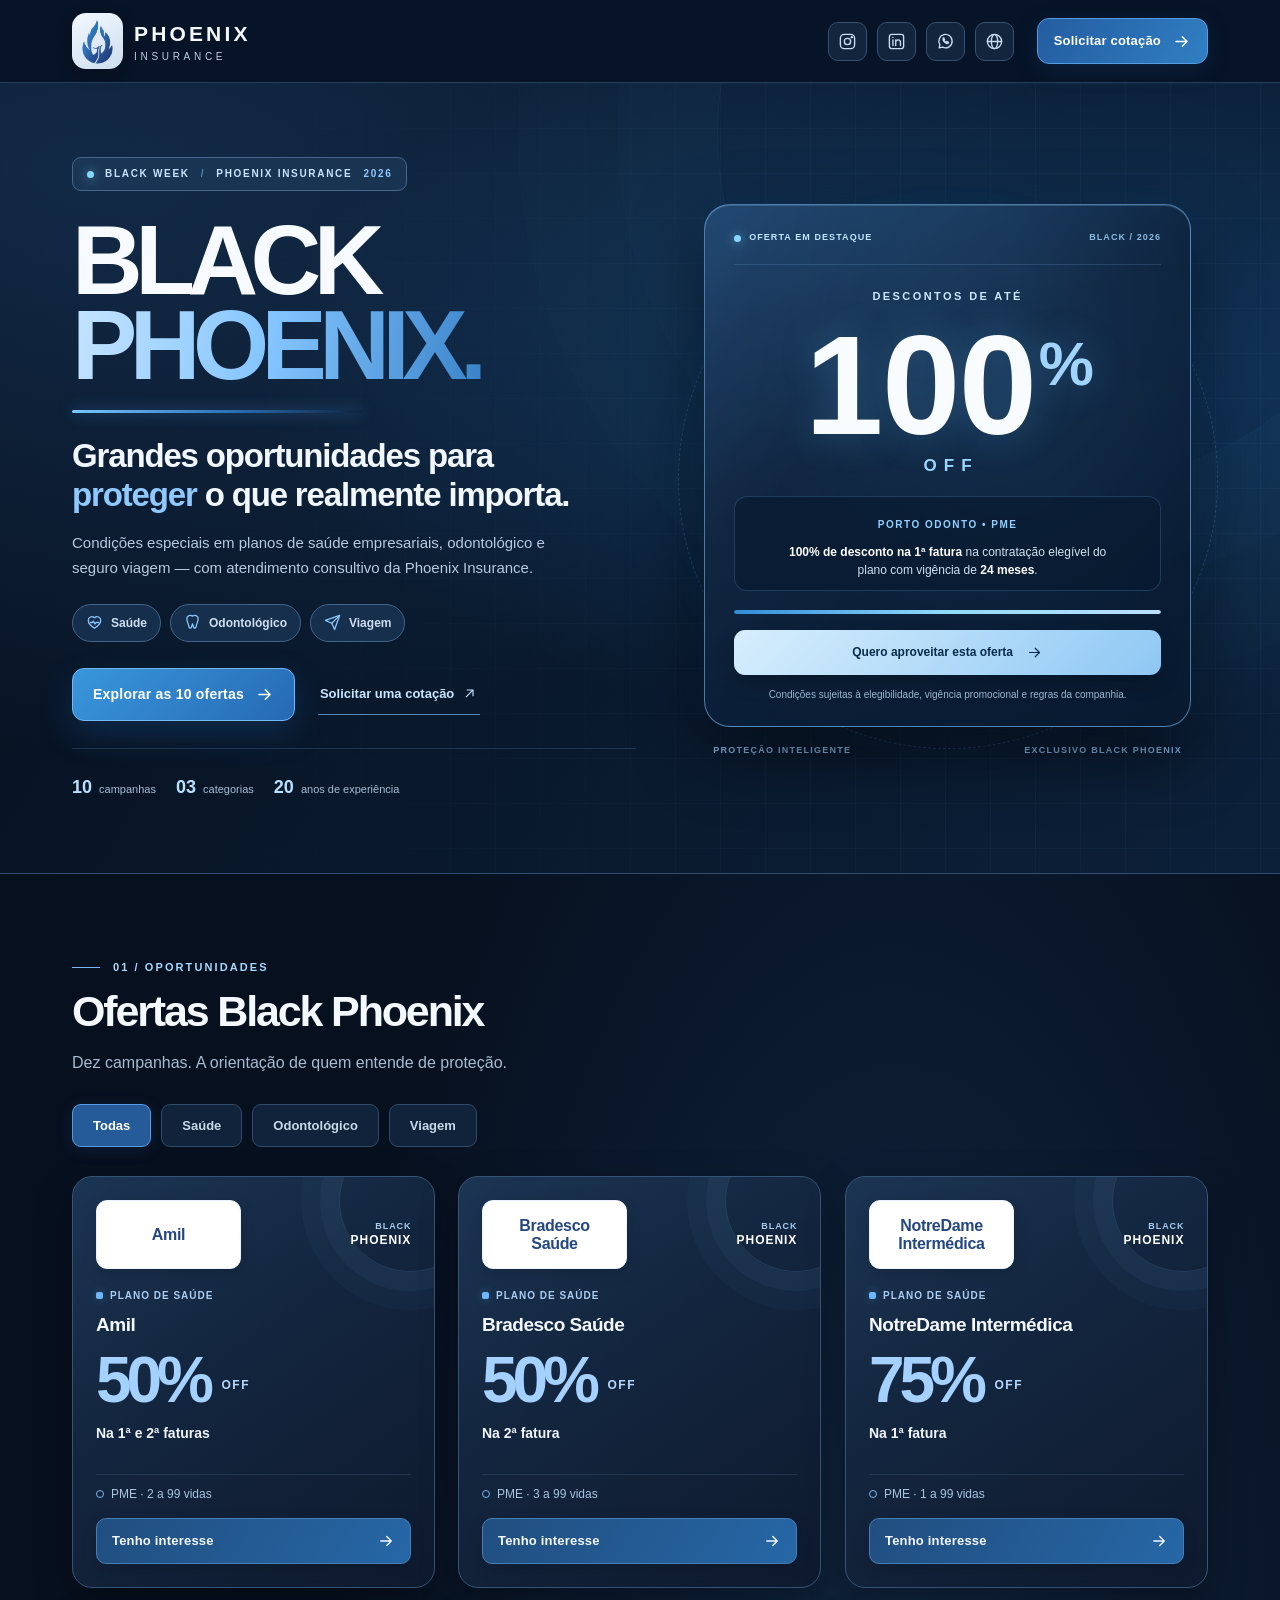
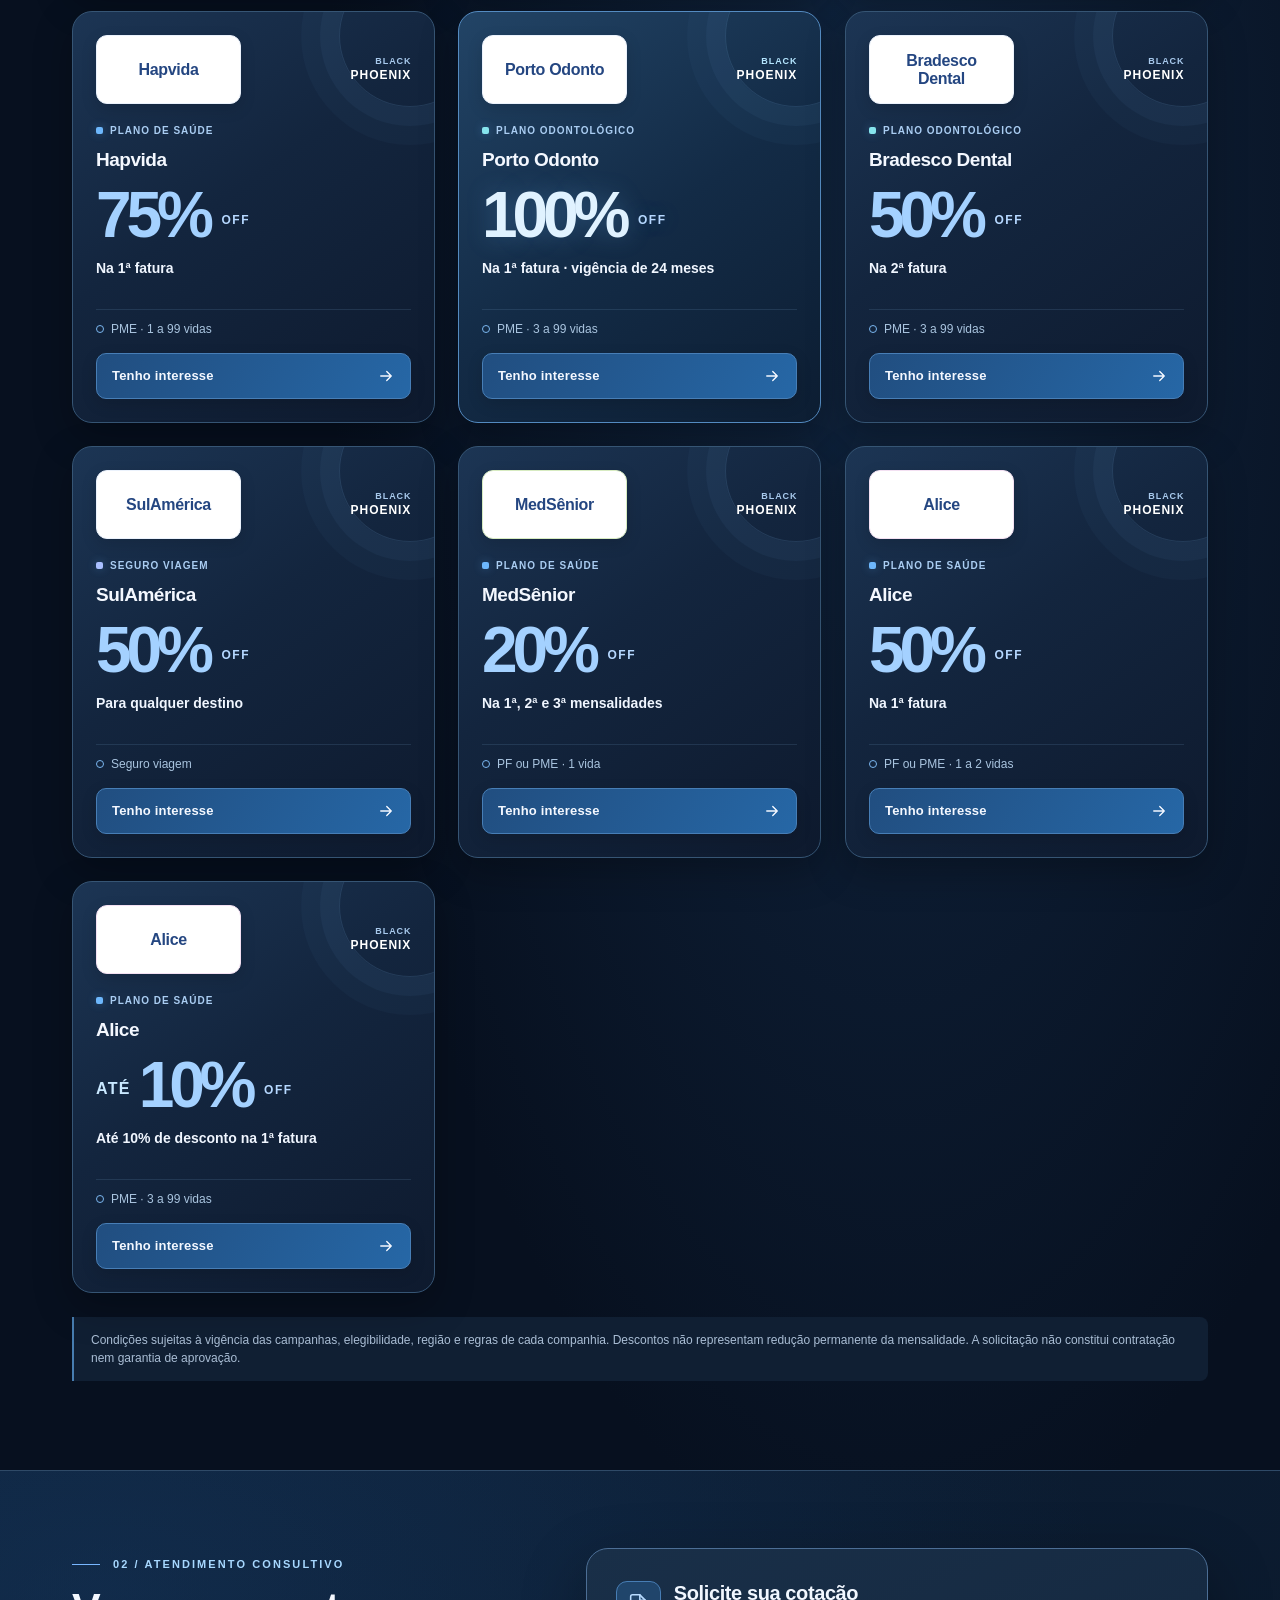
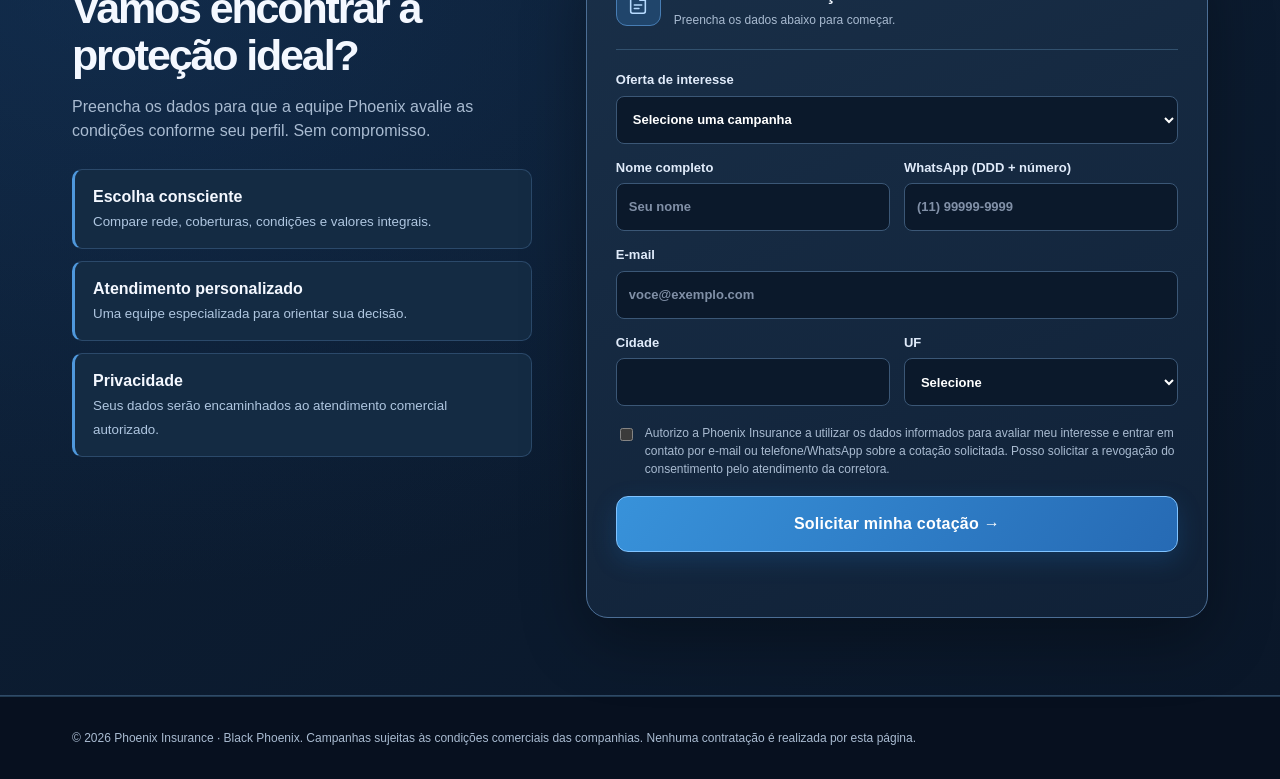
==== commit 19354cb6: "feat(black-phoenix): MedSênior, Alice, logos e captação PF/PME em 10 ofertas" ====
--- a/black-phoenix/index.html
+++ b/black-phoenix/index.html
@@ -131,6 +131,11 @@
 @media(max-width:520px){.hero-v4 .wrap.hero-v4-grid{padding-top:35px;padding-bottom:36px;gap:20px}.hero-kicker-v4{padding:8px 10px;font-size:9px;gap:7px;letter-spacing:.095em}.hero-v4 h1{font-size:clamp(55px,12.5vw,77px);margin:22px 0 17px}.hero-v4 h2{font-size:clamp(23px,6vw,29px)}.hero-v4 p{font-size:14px;line-height:1.55}.hero-v4-tags{gap:6px;margin-bottom:20px}.hero-v4-tags span{font-size:11px;padding:8px 10px}.hero-v4-main-cta{width:100%;justify-content:center}.hero-v4-secondary-cta{margin:0 auto}.hero-v4-proof{margin-top:20px;padding-top:17px;gap:12px;font-size:10px}.hero-v4-proof b{font-size:15px}.discount-showcase-v4{padding:10px 2px 8px}.discount-feature-v4{border-radius:20px;padding:18px 19px 20px}.discount-feature-top{font-size:8px;letter-spacing:.08em}.discount-figure-v4{padding:14px 4px 10px}.discount-figure-label{font-size:10px}#blackPhoenixDiscountCounter{font-size:clamp(88px,24vw,130px)}.discount-symbol-v4{font-size:43px;padding-top:2px}.discount-offer-v4{padding:12px 10px}.discount-showcase-caption-v4{font-size:8px;letter-spacing:.09em}.discount-ring-v4{display:none}}
 @media(max-width:350px){.hero-v4 h1{font-size:52px}.discount-feature-top{flex-wrap:wrap}.hero-v4-proof{gap:7px 12px}#blackPhoenixDiscountCounter{font-size:86px}}
 @media(prefers-reduced-motion:reduce){.discount-ambient-v4,.discount-ring-v4,.discount-feature-v4,.discount-feature-v4::after{animation:none!important}.discount-line-v4 span{animation:none!important;transform:scaleX(1)!important}.discount-offer-cta-v4,.discount-offer-cta-v4 svg{transition:none!important}}
+</style><style id="black-phoenix-new-offers-v5">
+.offer .price .offer-upto{font-size:.25em;letter-spacing:.08em;margin-right:8px;vertical-align:middle;color:#c9e8ff;display:inline-block;font-weight:850}
+.offer[data-brand="alice"] .offer-logo-panel{border-color:#f3e0f2;background:#fff}
+.offer[data-brand="medsenior"] .offer-logo-panel{border-color:#d7ebc1;background:#fff}
+[data-mode][hidden],[data-pme][hidden]{display:none!important}
 </style></head><body>
 <header><div class="wrap nav"><a class="brand" href="#inicio" aria-label="Phoenix Insurance, início"><span class="brand-mark"><img alt="" width="37" height="52" src="[data-uri]"></span><div><strong>PHOENIX</strong><small>INSURANCE</small></div></a><div class="nav-right"><nav class="socials" aria-label="Redes sociais Phoenix"><a href="https://www.instagram.com/corretoraphoenix/" target="_blank" rel="noopener noreferrer" title="Instagram" aria-label="Instagram"><svg viewBox="0 0 24 24" fill="none" stroke="currentColor" stroke-width="1.7" stroke-linecap="round" stroke-linejoin="round" aria-hidden="true"><rect x="3" y="3" width="18" height="18" rx="5"/><circle cx="12" cy="12" r="4"/><path d="M17.5 6.5h.01" stroke-width="3"/></svg></a><a href="https://www.linkedin.com/company/phoenix-seguros/" target="_blank" rel="noopener noreferrer" title="LinkedIn" aria-label="LinkedIn"><svg viewBox="0 0 24 24" fill="none" stroke="currentColor" stroke-width="1.7" stroke-linecap="round" stroke-linejoin="round" aria-hidden="true"><rect x="3" y="3" width="18" height="18" rx="3"/><path d="M7.5 10v7M7.5 7h.01M11 17v-7m0 3a3 3 0 0 1 6 0v4"/></svg></a><a href="https://wa.me/5511940078833" target="_blank" rel="noopener noreferrer" title="WhatsApp" aria-label="WhatsApp"><svg viewBox="0 0 24 24" fill="none" stroke="currentColor" stroke-width="1.7" stroke-linecap="round" stroke-linejoin="round" aria-hidden="true"><path d="M20.4 11.6a8.4 8.4 0 0 1-12.1 7.6L4 20l.9-4.1A8.4 8.4 0 1 1 20.4 11.6Z"/><path d="M9 8.3c-.7 2.6 2.2 5.5 4.8 6.2.9.2 1.9-.6 2.1-1.4l-2.5-1.2-1 1a7 7 0 0 1-2.4-2.4l.8-1-1.1-2.2Z"/></svg></a><a href="https://phoenixseg.com.br/" target="_blank" rel="noopener noreferrer" title="Site institucional" aria-label="Site institucional"><svg viewBox="0 0 24 24" fill="none" stroke="currentColor" stroke-width="1.7" stroke-linecap="round" stroke-linejoin="round" aria-hidden="true"><circle cx="12" cy="12" r="9"/><ellipse cx="12" cy="12" rx="4" ry="9"/><path d="M3 12h18"/></svg></a></nav><a class="btn nav-cta" href="#cotacao">Solicitar cotação <svg viewBox="0 0 24 24" fill="none" stroke="currentColor" stroke-width="1.7" stroke-linecap="round" stroke-linejoin="round" aria-hidden="true"><path d="M5 12h14m-6-6 6 6-6 6"/></svg></a></div></div></header>
 <main id="inicio">
@@ -148,10 +153,10 @@
         <span><svg viewBox="0 0 24 24" fill="none" stroke="currentColor" stroke-width="1.8" stroke-linecap="round" stroke-linejoin="round" aria-hidden="true"><path d="m22 2-7 20-4-9-9-4 20-7Z"/><path d="M22 2 11 13"/></svg> Viagem</span>
       </div>
       <div class="hero-actions hero-v4-actions">
-        <a class="btn hero-v4-main-cta" href="#ofertas">Explorar as 7 ofertas <svg viewBox="0 0 24 24" fill="none" stroke="currentColor" stroke-width="1.8" stroke-linecap="round" stroke-linejoin="round" aria-hidden="true"><path d="M5 12h14m-6-6 6 6-6 6"/></svg></a>
+        <a class="btn hero-v4-main-cta" href="#ofertas">Explorar as 10 ofertas <svg viewBox="0 0 24 24" fill="none" stroke="currentColor" stroke-width="1.8" stroke-linecap="round" stroke-linejoin="round" aria-hidden="true"><path d="M5 12h14m-6-6 6 6-6 6"/></svg></a>
         <a class="hero-v4-secondary-cta" href="#cotacao">Solicitar uma cotação <svg viewBox="0 0 24 24" fill="none" stroke="currentColor" stroke-width="1.6" aria-hidden="true"><path d="m7 17 10-10M8 7h9v9"/></svg></a>
       </div>
-      <div class="hero-v4-proof" aria-label="Diferenciais da campanha"><span><b>07</b> campanhas</span><span><b>03</b> categorias</span><span><b>20</b> anos de experiência</span></div>
+      <div class="hero-v4-proof" aria-label="Diferenciais da campanha"><span><b>10</b> campanhas</span><span><b>03</b> categorias</span><span><b>20</b> anos de experiência</span></div>
     </div>
     <div class="discount-showcase-v4" aria-label="Oferta em destaque: até 100 por cento de desconto na primeira fatura do plano Porto Odonto PME, com vigência de 24 meses. Sujeito à elegibilidade e às regras da campanha.">
       <div class="discount-ambient-v4" aria-hidden="true"></div>
@@ -173,31 +178,34 @@
     </div>
   </div>
 </section>
-<section class="section wrap" id="ofertas"><div class="eyebrow section-kicker">01 / OPORTUNIDADES</div><h2>Ofertas Black Phoenix</h2><p>Sete campanhas. A orientação de quem entende de proteção.</p><div class="tabs" aria-label="Filtrar ofertas"><button type="button" data-cat="all" aria-pressed="true">Todas</button><button type="button" data-cat="saude" aria-pressed="false">Saúde</button><button type="button" data-cat="odonto" aria-pressed="false">Odontológico</button><button type="button" data-cat="viagem" aria-pressed="false">Viagem</button></div><div class="offers" id="cards"></div><p class="note">Condições sujeitas à vigência das campanhas, elegibilidade, região e regras de cada companhia. Descontos não representam redução permanente da mensalidade. A solicitação não constitui contratação nem garantia de aprovação.</p></section>
+<section class="section wrap" id="ofertas"><div class="eyebrow section-kicker">01 / OPORTUNIDADES</div><h2>Ofertas Black Phoenix</h2><p>Dez campanhas. A orientação de quem entende de proteção.</p><div class="tabs" aria-label="Filtrar ofertas"><button type="button" data-cat="all" aria-pressed="true">Todas</button><button type="button" data-cat="saude" aria-pressed="false">Saúde</button><button type="button" data-cat="odonto" aria-pressed="false">Odontológico</button><button type="button" data-cat="viagem" aria-pressed="false">Viagem</button></div><div class="offers" id="cards"></div><p class="note">Condições sujeitas à vigência das campanhas, elegibilidade, região e regras de cada companhia. Descontos não representam redução permanente da mensalidade. A solicitação não constitui contratação nem garantia de aprovação.</p></section>
 <section class="section formsection" id="cotacao"><div class="wrap formlayout"><div><div class="eyebrow section-kicker">02 / ATENDIMENTO CONSULTIVO</div><h2>Vamos encontrar a proteção ideal?</h2><p>Preencha os dados para que a equipe Phoenix avalie as condições conforme seu perfil. Sem compromisso.</p><div class="trust"><div><strong>Escolha consciente</strong><small>Compare rede, coberturas, condições e valores integrais.</small></div><div><strong>Atendimento personalizado</strong><small>Uma equipe especializada para orientar sua decisão.</small></div><div><strong>Privacidade</strong><small>Seus dados serão encaminhados ao atendimento comercial autorizado.</small></div></div></div>
-<form id="lead" class="formbox"><div class="form-heading"><span class="form-icon"><svg viewBox="0 0 24 24" fill="none" stroke="currentColor" stroke-width="1.7" stroke-linecap="round" stroke-linejoin="round" aria-hidden="true"><path d="M14 2H6a2 2 0 0 0-2 2v16a2 2 0 0 0 2 2h12a2 2 0 0 0 2-2V8Z"/><path d="M14 2v6h6M8 13h8m-8 4h5"/></svg></span><div><h3>Solicite sua cotação</h3><p>Preencha os dados abaixo para começar.</p></div></div><div class="fields"><label class="full">Oferta de interesse<select id="oferta" name="oferta" required><option value="">Selecione uma campanha</option></select></label><label>Nome completo<input name="nome" required minlength="3" maxlength="120" autocomplete="name" placeholder="Seu nome"></label><label>WhatsApp (DDD + número)<input name="telefone" required type="tel" inputmode="tel" autocomplete="tel-national" maxlength="18" placeholder="(11) 99999-9999"></label><label class="full">E-mail<input name="email" required type="email" maxlength="180" autocomplete="email" placeholder="voce@exemplo.com"></label><label>Cidade<input name="cidade" required maxlength="100" minlength="2" autocomplete="address-level2"></label><label>UF<select name="uf" required autocomplete="address-level1"><option value="">Selecione</option></select></label><label data-pme>Nome da empresa<input name="empresa" maxlength="160" autocomplete="organization"></label><label data-pme>CNPJ<input name="cnpj" inputmode="numeric" maxlength="18" placeholder="00.000.000/0000-00"></label><label data-pme>Número de vidas<input name="vidas" type="number" min="1" max="99" step="1"></label><label data-pme>Já possui plano?<select name="plano_atual"><option value="nao_informado">Não informado</option><option value="sim">Sim</option><option value="nao">Não</option></select></label><label data-travel class="full" hidden>Destino da viagem (opcional)<input name="destino" maxlength="100" placeholder="País ou cidade"></label><label class="trap" aria-hidden="true">Campo de controle<input name="website" tabindex="-1" autocomplete="off"></label></div><label class="consent"><input name="consentimento" type="checkbox" required>Autorizo a Phoenix Insurance a utilizar os dados informados para avaliar meu interesse e entrar em contato por e-mail ou telefone/WhatsApp sobre a cotação solicitada. Posso solicitar a revogação do consentimento pelo atendimento da corretora.</label><button class="btn" type="submit">Solicitar minha cotação →</button><p id="status" class="status" role="status" aria-live="polite"></p></form></div></section></main><footer><div class="wrap">© 2026 Phoenix Insurance · Black Phoenix. Campanhas sujeitas às condições comerciais das companhias. Nenhuma contratação é realizada por esta página.</div></footer>
+<form id="lead" class="formbox"><div class="form-heading"><span class="form-icon"><svg viewBox="0 0 24 24" fill="none" stroke="currentColor" stroke-width="1.7" stroke-linecap="round" stroke-linejoin="round" aria-hidden="true"><path d="M14 2H6a2 2 0 0 0-2 2v16a2 2 0 0 0 2 2h12a2 2 0 0 0 2-2V8Z"/><path d="M14 2v6h6M8 13h8m-8 4h5"/></svg></span><div><h3>Solicite sua cotação</h3><p>Preencha os dados abaixo para começar.</p></div></div><div class="fields"><label class="full">Oferta de interesse<select id="oferta" name="oferta" required><option value="">Selecione uma campanha</option></select></label><label>Nome completo<input name="nome" required minlength="3" maxlength="120" autocomplete="name" placeholder="Seu nome"></label><label>WhatsApp (DDD + número)<input name="telefone" required type="tel" inputmode="tel" autocomplete="tel-national" maxlength="18" placeholder="(11) 99999-9999"></label><label class="full">E-mail<input name="email" required type="email" maxlength="180" autocomplete="email" placeholder="voce@exemplo.com"></label><label>Cidade<input name="cidade" required maxlength="100" minlength="2" autocomplete="address-level2"></label><label>UF<select name="uf" required autocomplete="address-level1"><option value="">Selecione</option></select></label><label class="full" data-mode hidden>Tipo de contratação<select name="modalidade"><option value="PF">Pessoa física (PF)</option><option value="PME">Empresarial (PME / CNPJ)</option></select></label><label data-pme>Nome da empresa<input name="empresa" maxlength="160" autocomplete="organization"></label><label data-pme>CNPJ<input name="cnpj" inputmode="numeric" maxlength="18" placeholder="00.000.000/0000-00"></label><label data-pme>Número de vidas<input name="vidas" type="number" min="1" max="99" step="1"></label><label data-pme>Já possui plano?<select name="plano_atual"><option value="nao_informado">Não informado</option><option value="sim">Sim</option><option value="nao">Não</option></select></label><label data-travel class="full" hidden>Destino da viagem (opcional)<input name="destino" maxlength="100" placeholder="País ou cidade"></label><label class="trap" aria-hidden="true">Campo de controle<input name="website" tabindex="-1" autocomplete="off"></label></div><label class="consent"><input name="consentimento" type="checkbox" required>Autorizo a Phoenix Insurance a utilizar os dados informados para avaliar meu interesse e entrar em contato por e-mail ou telefone/WhatsApp sobre a cotação solicitada. Posso solicitar a revogação do consentimento pelo atendimento da corretora.</label><button class="btn" type="submit">Solicitar minha cotação →</button><p id="status" class="status" role="status" aria-live="polite"></p></form></div></section></main><footer><div class="wrap">© 2026 Phoenix Insurance · Black Phoenix. Campanhas sujeitas às condições comerciais das companhias. Nenhuma contratação é realizada por esta página.</div></footer>
 <script>
 const offers=[
-{id:'amil_saude',name:'Amil',cat:'saude',type:'Plano de saúde',pct:50,desc:'Na 1ª e 2ª faturas',min:2},
-{id:'bradesco_saude',name:'Bradesco',cat:'saude',type:'Plano de saúde',pct:50,desc:'Na 2ª fatura',min:3},
-{id:'notredame_saude',name:'NotreDame',cat:'saude',type:'Plano de saúde',pct:75,desc:'Na 1ª fatura',min:1},
-{id:'hapvida_saude',name:'Hapvida',cat:'saude',type:'Plano de saúde',pct:75,desc:'Na 1ª fatura',min:1},
-{id:'porto_odonto',name:'Porto',cat:'odonto',type:'Plano odontológico',pct:100,desc:'Na 1ª fatura · vigência de 24 meses',min:3},
-{id:'bradesco_odonto',name:'Bradesco',cat:'odonto',type:'Plano odontológico',pct:50,desc:'Na 2ª fatura',min:3},
-{id:'sulamerica_viagem',name:'SulAmérica',cat:'viagem',type:'Seguro viagem',pct:50,desc:'Para qualquer destino',min:0}
+{id:'amil_saude',name:'Amil',cat:'saude',type:'Plano de saúde',pct:50,desc:'Na 1ª e 2ª faturas',min:2,max:99,modalidades:['PME']},
+{id:'bradesco_saude',name:'Bradesco',cat:'saude',type:'Plano de saúde',pct:50,desc:'Na 2ª fatura',min:3,max:99,modalidades:['PME']},
+{id:'notredame_saude',name:'NotreDame',cat:'saude',type:'Plano de saúde',pct:75,desc:'Na 1ª fatura',min:1,max:99,modalidades:['PME']},
+{id:'hapvida_saude',name:'Hapvida',cat:'saude',type:'Plano de saúde',pct:75,desc:'Na 1ª fatura',min:1,max:99,modalidades:['PME']},
+{id:'porto_odonto',name:'Porto',cat:'odonto',type:'Plano odontológico',pct:100,desc:'Na 1ª fatura · vigência de 24 meses',min:3,max:99,modalidades:['PME']},
+{id:'bradesco_odonto',name:'Bradesco',cat:'odonto',type:'Plano odontológico',pct:50,desc:'Na 2ª fatura',min:3,max:99,modalidades:['PME']},
+{id:'sulamerica_viagem',name:'SulAmérica',cat:'viagem',type:'Seguro viagem',pct:50,desc:'Para qualquer destino',min:0,max:0,modalidades:['PF']},
+{id:'medsenior_saude',name:'MedSênior',cat:'saude',type:'Plano de saúde',pct:20,desc:'Na 1ª, 2ª e 3ª mensalidades',min:1,max:1,modalidades:['PF','PME']},
+{id:'alice_saude_1a2',name:'Alice',cat:'saude',type:'Plano de saúde',pct:50,desc:'Na 1ª fatura',min:1,max:2,modalidades:['PF','PME']},
+{id:'alice_saude_3a99',name:'Alice',cat:'saude',type:'Plano de saúde',pct:10,upTo:true,desc:'Até 10% de desconto na 1ª fatura',min:3,max:99,modalidades:['PME']}
 ];
 const form=document.getElementById('lead'),select=document.getElementById('oferta'),status=document.getElementById('status'),submit=form.querySelector('button[type=submit]');
 const cards=document.getElementById('cards');
-for(const o of offers){const el=document.createElement('article');el.className='offer';el.dataset.cat=o.cat;el.innerHTML='<div class="eyebrow">'+o.type+'</div><h3>'+o.name+'</h3><div class="price">'+o.pct+'% <small>OFF</small></div><p>'+o.desc+'</p><p>'+(o.min?'PME · '+o.min+' a 99 vidas':'Seguro viagem')+'</p><button type="button" class="btn outline">Tenho interesse →</button>';el.querySelector('button').addEventListener('click',()=>{select.value=o.id;sync();document.getElementById('cotacao').scrollIntoView({behavior:'smooth'});select.focus({preventScroll:true})});cards.append(el);select.add(new Option(o.name+' — '+o.type,o.id))}
+for(const o of offers){const el=document.createElement('article');el.className='offer';el.dataset.cat=o.cat;el.dataset.brand=o.id.startsWith('alice_')?'alice':o.id.startsWith('medsenior_')?'medsenior':'';const range=o.min===o.max?o.min+' vida':o.min+' a '+o.max+' vidas';const modes=o.modalidades.join(' ou ');el.innerHTML='<div class="eyebrow">'+o.type+'</div><h3>'+o.name+'</h3><div class="price">'+(o.upTo?'<span class="offer-upto">ATÉ</span>':'')+o.pct+'% <small>OFF</small></div><p>'+o.desc+'</p><p>'+(o.min?modes+' · '+range:'Seguro viagem')+'</p><button type="button" class="btn outline">Tenho interesse →</button>';el.querySelector('button').addEventListener('click',()=>{select.value=o.id;sync();document.getElementById('cotacao').scrollIntoView({behavior:'smooth'});select.focus({preventScroll:true})});cards.append(el);select.add(new Option(o.name+' — '+(o.min?(range+' · '+modes):'Seguro viagem'),o.id))}
 for(const uf of 'AC AL AP AM BA CE DF ES GO MA MT MS MG PA PB PR PE PI RJ RN RS RO RR SC SP SE TO'.split(' '))form.elements.uf.add(new Option(uf,uf));
 document.querySelectorAll('.tabs button').forEach(b=>b.addEventListener('click',()=>{document.querySelectorAll('.tabs button').forEach(a=>a.setAttribute('aria-pressed',String(a===b)));document.querySelectorAll('.offer').forEach(a=>a.hidden=b.dataset.cat!=='all'&&a.dataset.cat!==b.dataset.cat)}));
-function sync(){const o=offers.find(x=>x.id===select.value),pme=!!o?.min;document.querySelectorAll('[data-pme]').forEach(el=>{el.hidden=!pme;const i=el.querySelector('input,select');i.disabled=!pme;i.required=pme&&i.name!=='plano_atual'});form.elements.vidas.min=o?.min||1;const travel=document.querySelector('[data-travel]');travel.hidden=o?.cat!=='viagem';travel.querySelector('input').disabled=travel.hidden}
-select.addEventListener('change',sync);sync();
+function sync(){const o=offers.find(x=>x.id===select.value),modes=o?.modalidades||[],multiple=modes.length>1,field=document.querySelector('[data-mode]'),modeSelect=form.elements.modalidade;const mode=modes.includes(modeSelect.value)?modeSelect.value:(modes[0]||'PF');modeSelect.value=mode;field.hidden=!multiple;modeSelect.disabled=!multiple;modeSelect.required=multiple;const hasLives=!!o?.min,company=hasLives&&mode==='PME';document.querySelectorAll('[data-pme]').forEach(el=>{const i=el.querySelector('input,select');const isCompany=i.name==='empresa'||i.name==='cnpj',active=isCompany?company:hasLives;el.hidden=!active;i.disabled=!active;i.required=active&&i.name!=='plano_atual'});form.elements.vidas.min=o?.min||1;form.elements.vidas.max=o?.max||99;const travel=document.querySelector('[data-travel]');travel.hidden=o?.cat!=='viagem';travel.querySelector('input').disabled=travel.hidden}
+select.addEventListener('change',sync);form.elements.modalidade.addEventListener('change',sync);sync();
 const params=new URLSearchParams(location.search);const raw=(params.get('utm_source')||params.get('origem')||'direto').toLowerCase();const channel=['podcast','instagram','whatsapp','email','direto'].includes(raw)?raw:'outro';if(offers.some(x=>x.id===params.get('oferta'))){select.value=params.get('oferta');sync()}
 let requestId=crypto.randomUUID(),lastPayload='';
 function digits(v){return String(v||'').replace(/\D/g,'')}
 function cnpjOK(n){if(n.length!==14||/^(\d)\1+$/.test(n))return false;const d=(s,w)=>{let r=s.split('').reduce((a,c,i)=>a+Number(c)*w[i],0)%11;return r<2?0:11-r};return d(n.slice(0,12),[5,4,3,2,9,8,7,6,5,4,3,2])===Number(n[12])&&d(n.slice(0,13),[6,5,4,3,2,9,8,7,6,5,4,3,2])===Number(n[13])}
-form.addEventListener('submit',async e=>{e.preventDefault();if(submit.disabled)return;status.className='status';status.textContent='';const p=Object.fromEntries(new FormData(form));if(p.website){status.textContent='Não foi possível enviar.';return}delete p.website;p.telefone=digits(p.telefone);p.cnpj=digits(p.cnpj);p.consentimento=form.elements.consentimento.checked;p.canal=channel;const o=offers.find(x=>x.id===p.oferta);if(!o||!p.consentimento||p.telefone.length<10||p.telefone.length>11||(o.min&&(!cnpjOK(p.cnpj)||Number(p.vidas)<o.min||Number(p.vidas)>99))){status.className='status error';status.textContent='Confira o telefone, CNPJ válido, número de vidas e autorização de contato.';return}const fingerprint=JSON.stringify(p);if(lastPayload&&fingerprint!==lastPayload)requestId=crypto.randomUUID();lastPayload=fingerprint;p.request_id=requestId;submit.disabled=true;submit.textContent='Enviando…';status.textContent='Registrando sua solicitação…';try{const resp=await fetch('https://cxyxrhmpjehrqhwihxul.supabase.co/rest/v1/rpc/black_phoenix_submit',{method:'POST',headers:{apikey:'sb_publishable_p8ZVk52rFRDCmmHbQXgRuQ_WeBufstm','Content-Type':'application/json'},body:JSON.stringify({p}),signal:AbortSignal.timeout(15000)});if(!resp.ok||await resp.json()!==true)throw Error('Não confirmado');status.className='status good';status.textContent='Solicitação registrada com sucesso! A equipe Phoenix entrará em contato para avaliar sua cotação.';form.reset();sync();requestId=crypto.randomUUID();lastPayload=''}catch(err){status.className='status error';status.textContent='Não foi possível confirmar o registro. Verifique sua conexão e tente novamente. Seus dados continuam no formulário.'}finally{submit.disabled=false;submit.textContent='Solicitar minha cotação →'}});
+form.addEventListener('submit',async e=>{e.preventDefault();if(submit.disabled)return;status.className='status';status.textContent='';const p=Object.fromEntries(new FormData(form));if(p.website){status.textContent='Não foi possível enviar.';return}delete p.website;p.telefone=digits(p.telefone);p.cnpj=digits(p.cnpj);p.consentimento=form.elements.consentimento.checked;p.canal=channel;const o=offers.find(x=>x.id===p.oferta),modalidade=o?(o.modalidades.length>1?form.elements.modalidade.value:o.modalidades[0]):'';p.modalidade=modalidade;const hasLives=!!o?.min,company=hasLives&&modalidade==='PME',vidas=Number(p.vidas);if(!o||!o.modalidades.includes(modalidade)||!p.consentimento||p.telefone.length<10||p.telefone.length>11||(hasLives&&(!Number.isInteger(vidas)||vidas<o.min||vidas>o.max))||(company&&(!cnpjOK(p.cnpj)||String(p.empresa||'').trim().length<2))){status.className='status error';status.textContent='Confira o telefone, modalidade PF/PME, CNPJ (quando necessário), número de vidas e autorização de contato.';return}const fingerprint=JSON.stringify(p);if(lastPayload&&fingerprint!==lastPayload)requestId=crypto.randomUUID();lastPayload=fingerprint;p.request_id=requestId;submit.disabled=true;submit.textContent='Enviando…';status.textContent='Registrando sua solicitação…';try{const resp=await fetch('https://cxyxrhmpjehrqhwihxul.supabase.co/rest/v1/rpc/black_phoenix_submit',{method:'POST',headers:{apikey:'sb_publishable_p8ZVk52rFRDCmmHbQXgRuQ_WeBufstm','Content-Type':'application/json'},body:JSON.stringify({p}),signal:AbortSignal.timeout(15000)});if(!resp.ok||await resp.json()!==true)throw Error('Não confirmado');status.className='status good';status.textContent='Solicitação registrada com sucesso! A equipe Phoenix entrará em contato para avaliar sua cotação.';form.reset();sync();requestId=crypto.randomUUID();lastPayload=''}catch(err){status.className='status error';status.textContent='Não foi possível confirmar o registro. Verifique sua conexão e tente novamente. Seus dados continuam no formulário.'}finally{submit.disabled=false;submit.textContent='Solicitar minha cotação →'}});
 </script><script id="black-phoenix-cards-interactions-v3">
 (function(){
  const visuals={
@@ -207,7 +215,10 @@
  hapvida_saude:{name:'Hapvida',url:'https://valoresdeplanodesaude.com.br/wp-content/uploads/nexus/operadoras/hapvida.webp'},
  porto_odonto:{name:'Porto Odonto',url:'https://static.wixstatic.com/media/2536e0_02d7b4fdd41141829e6024dd2a5dd298~mv2.jpg/v1/crop/x_0%2Cy_270%2Cw_1080%2Ch_1080/fill/w_148%2Ch_148%2Cal_c%2Cq_80%2Cusm_0.66_1.00_0.01%2Cenc_avif%2Cquality_auto/PORTO.jpg'},
  bradesco_odonto:{name:'Bradesco Dental',url:'https://static.wixstatic.com/media/2536e0_a0fa6a13afda4c1fb14064e30d6832eb~mv2.jpeg/v1/crop/x_0%2Cy_644%2Cw_1660%2Ch_1660/fill/w_148%2Ch_148%2Cal_c%2Cq_80%2Cusm_0.66_1.00_0.01%2Cenc_avif%2Cquality_auto/WhatsApp%20Image%202023-04-03%20at%2014_47_23%20%281%29.jpeg'},
- sulamerica_viagem:{name:'SulAmérica',url:'https://valoresdeplanodesaude.com.br/wp-content/uploads/nexus/operadoras/sulamerica.webp',backup:'https://www.trseguroseconsultoria.com.br/assets/op-SulAmerica-C62UQBH7.png'}
+ sulamerica_viagem:{name:'SulAmérica',url:'https://valoresdeplanodesaude.com.br/wp-content/uploads/nexus/operadoras/sulamerica.webp',backup:'https://www.trseguroseconsultoria.com.br/assets/op-SulAmerica-C62UQBH7.png'},
+ medsenior_saude:{name:'MedSênior',url:'https://framerusercontent.com/images/GS5vbHdjEqC0F2IsscBZL5sYM.png?height=1000&width=1000',backup:'https://cdn.brandfetch.io/id4dqGxUd0/w/1200/h/1200/theme/dark/icon.png?c=1bxid64Mup7aczewSAYMX&t=1748294477301'},
+ alice_saude_1a2:{name:'Alice',url:'https://media.licdn.com/dms/image/v2/D4D0BAQFG8_5Sdw0Qdw/company-logo_400_400/B4DZeEVzqTHMAg-/0/1750272000159/alice_logo?e=2147483647&t=z8Va0vsZqX-UhPhpxLKwtTqM6xqL7ggrFp-qDfL_5Bc&v=beta'},
+ alice_saude_3a99:{name:'Alice',url:'https://media.licdn.com/dms/image/v2/D4D0BAQFG8_5Sdw0Qdw/company-logo_400_400/B4DZeEVzqTHMAg-/0/1750272000159/alice_logo?e=2147483647&t=z8Va0vsZqX-UhPhpxLKwtTqM6xqL7ggrFp-qDfL_5Bc&v=beta'}
  };
  const reduced=window.matchMedia('(prefers-reduced-motion: reduce)');
  const precise=window.matchMedia('(hover: hover) and (pointer: fine)');
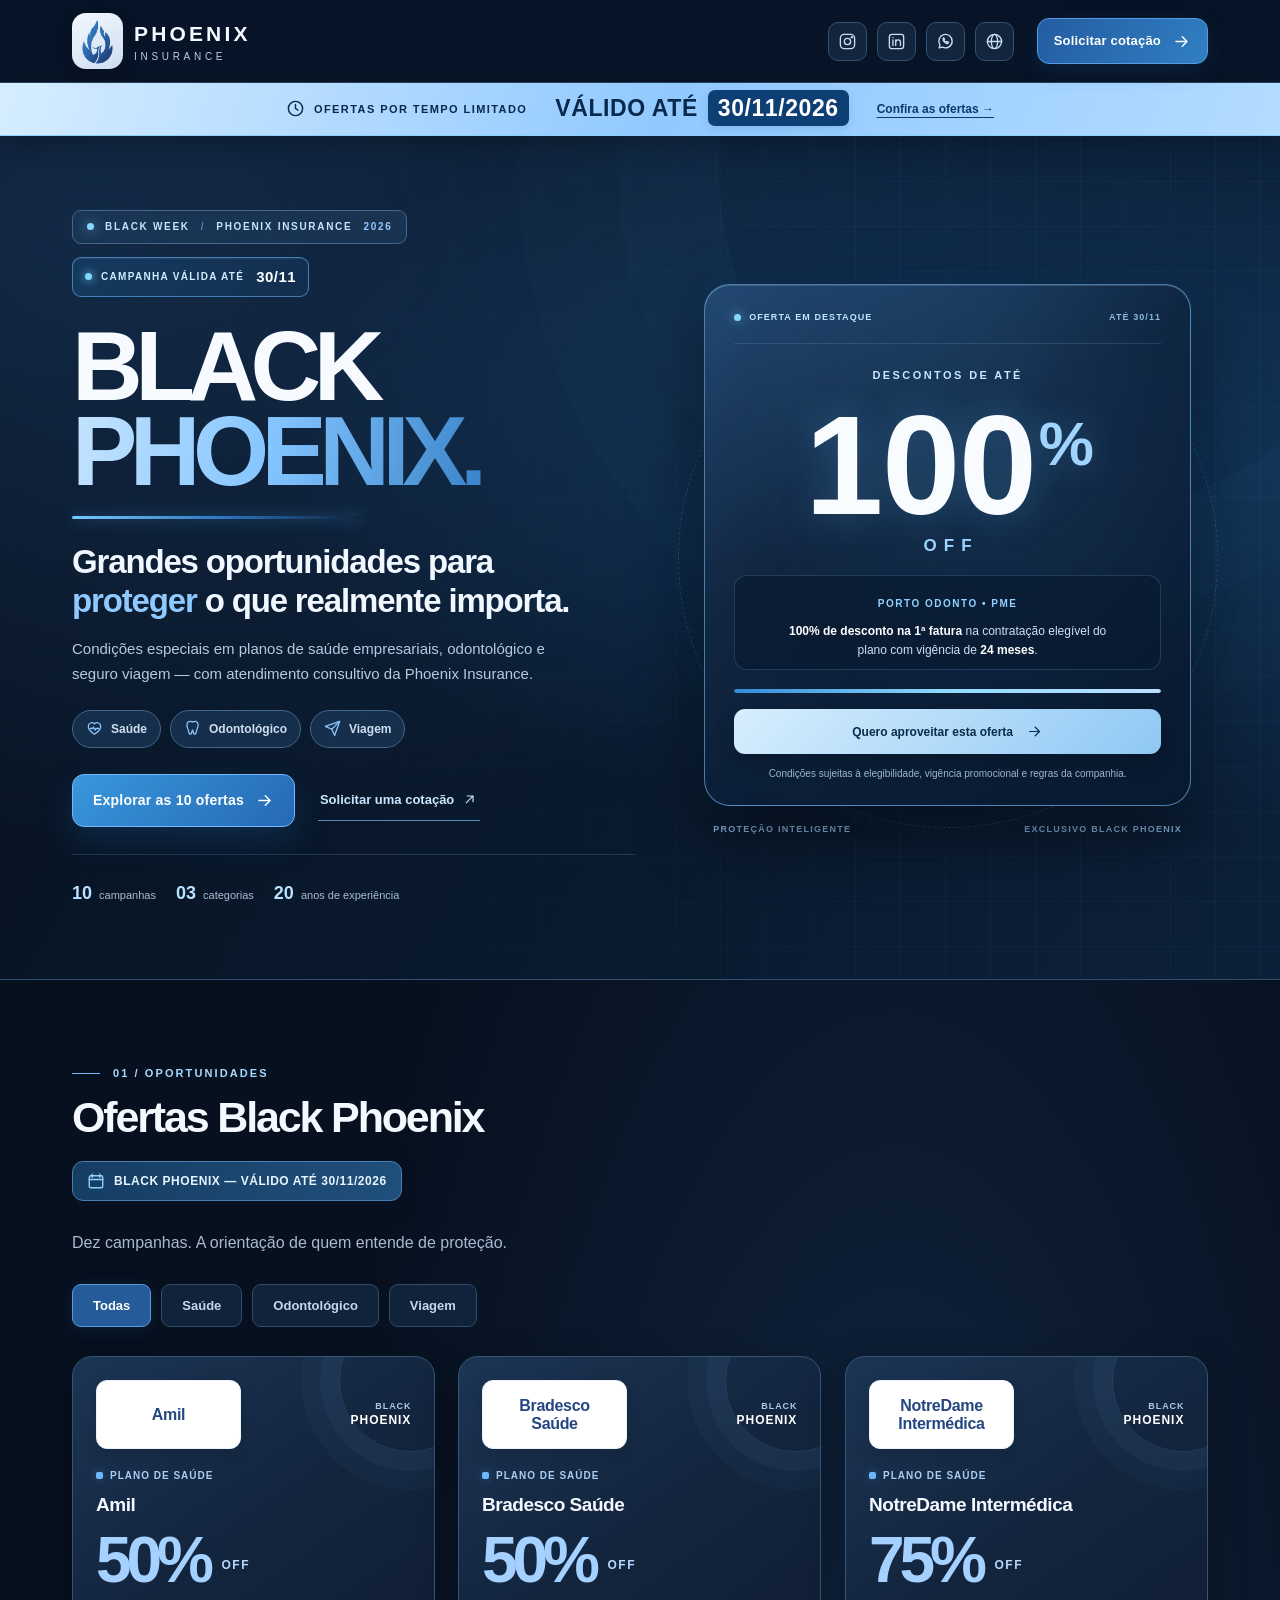
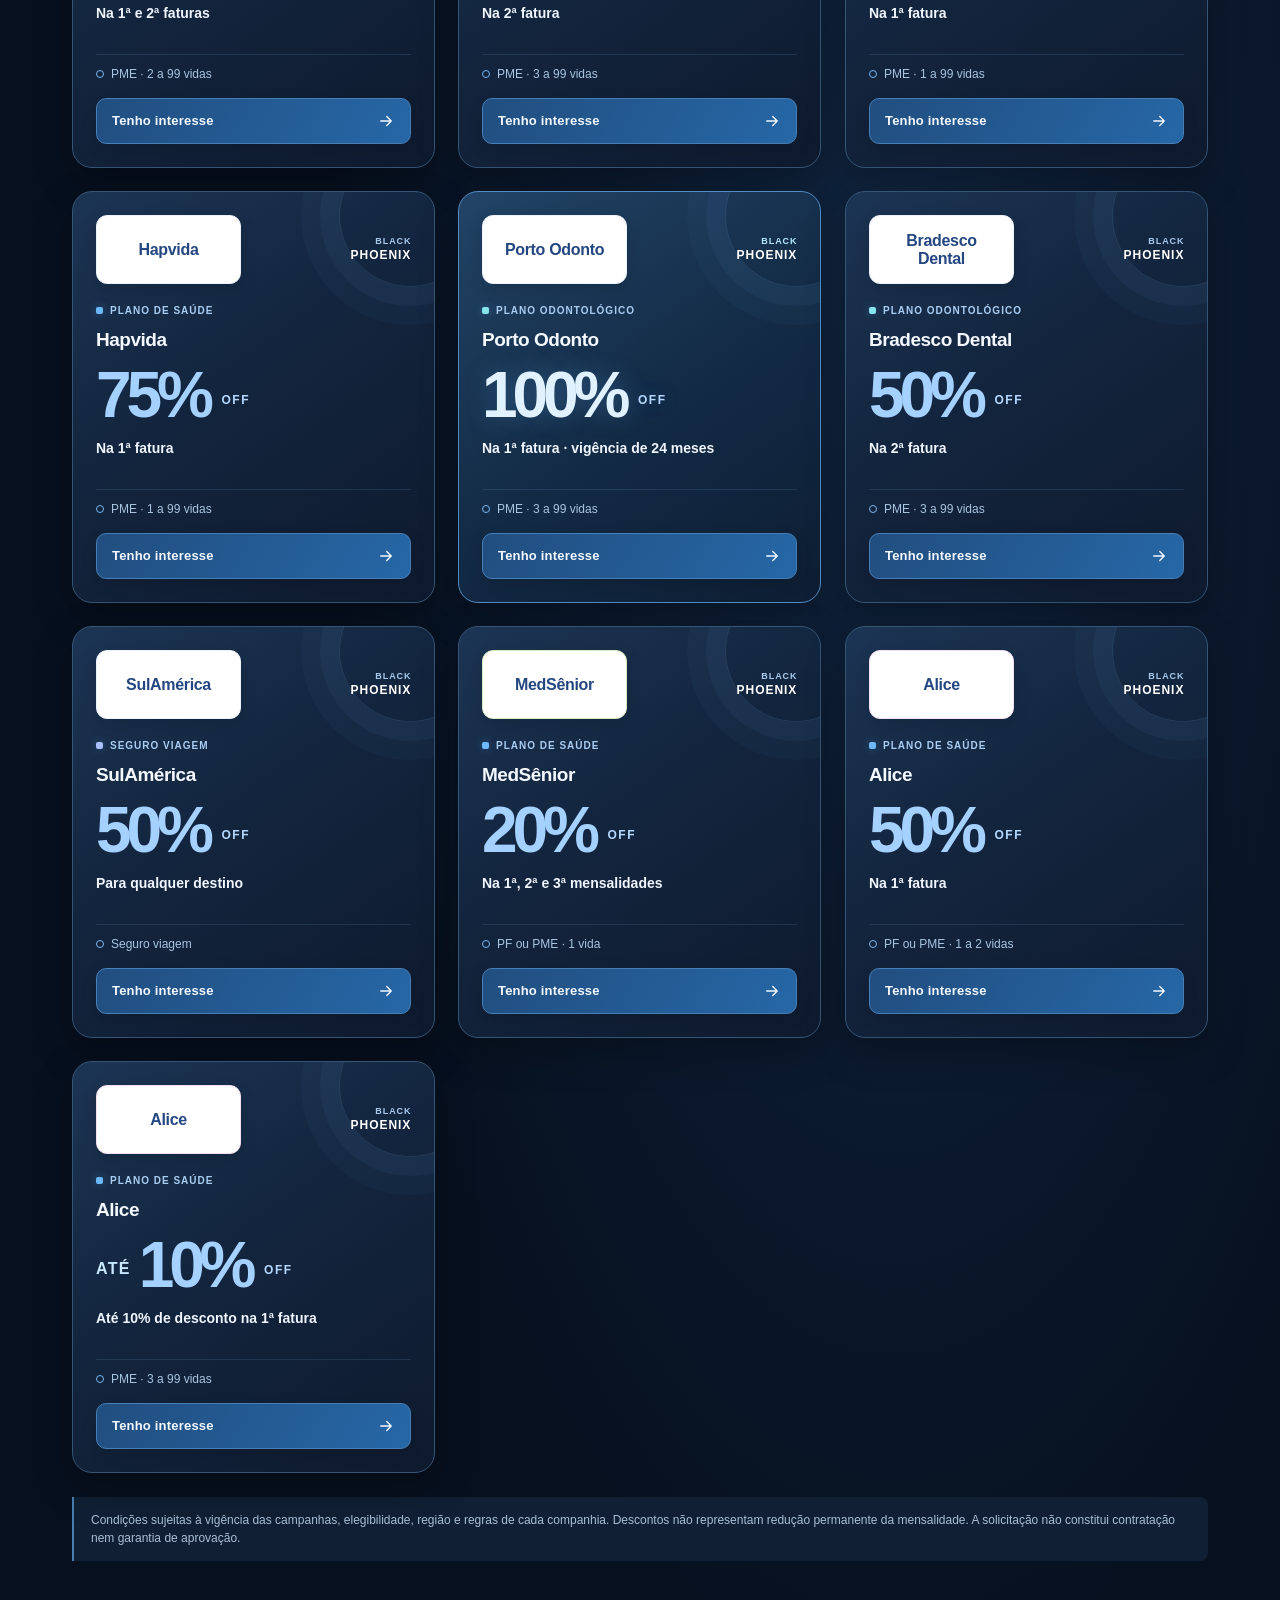
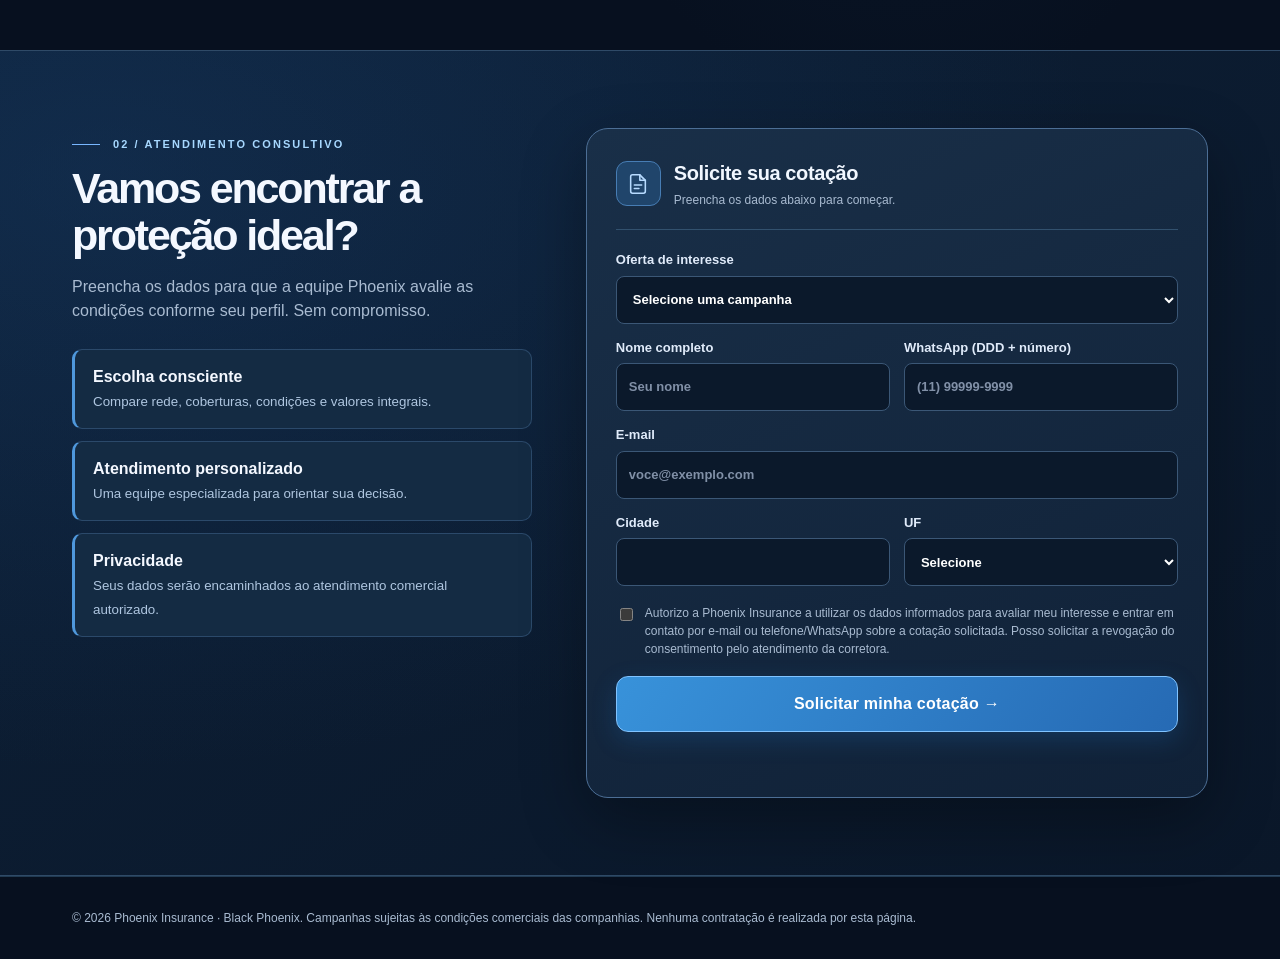
==== commit 16941d6e: "feat(black-phoenix): destaque do prazo promocional até 30/11/2026" ====
--- a/black-phoenix/index.html
+++ b/black-phoenix/index.html
@@ -136,13 +136,36 @@
 .offer[data-brand="alice"] .offer-logo-panel{border-color:#f3e0f2;background:#fff}
 .offer[data-brand="medsenior"] .offer-logo-panel{border-color:#d7ebc1;background:#fff}
 [data-mode][hidden],[data-pme][hidden]{display:none!important}
+</style><style id="black-phoenix-deadline-v6">
+.phx-deadline-ribbon{position:relative;z-index:2;background:linear-gradient(110deg,#d6edff 0%,#91c9ff 52%,#b3dcff 100%);border-bottom:1px solid #8bd0ff;color:#09294c;box-shadow:0 6px 25px #0004}
+.phx-deadline-inner{display:flex;align-items:center;justify-content:center;gap:clamp(12px,2.5vw,28px);padding-block:12px;flex-wrap:wrap}
+.phx-deadline-label{display:inline-flex;align-items:center;gap:9px;font-size:11px;font-weight:800;letter-spacing:.13em}
+.phx-deadline-inner>strong{font-size:clamp(16px,2vw,23px);letter-spacing:.025em;font-weight:900;white-space:nowrap;line-height:1.2}
+.phx-deadline-inner>strong span{background:#0d3e74;color:#fff;padding:5px 10px;border-radius:7px;margin-left:3px;box-shadow:0 3px 10px #145a9928}
+.phx-deadline-inner>a{font-size:12px;font-weight:800;color:#0c396b;text-decoration:underline;text-underline-offset:4px;white-space:nowrap}
+.phx-deadline-inner>a:hover{color:#051a31}
+.phx-hero-validity{display:inline-flex;align-items:center;gap:9px;border:1px solid #6cb7ff91;border-radius:9px;padding:8px 12px;margin-top:13px;background:linear-gradient(90deg,#1c568861,#163c676b);box-shadow:inset 0 1px 0 #ffffff15;color:#d0eeff;font-size:10px;letter-spacing:.13em;font-weight:800}
+.phx-hero-validity b{font-size:15px;letter-spacing:.03em;color:#fff;padding-left:3px}
+.phx-hero-validity-dot{width:7px;height:7px;background:#80d7ff;border-radius:50%;box-shadow:0 0 10px #7fe3ff;flex:none}
+.phx-offers-validity{display:inline-flex;align-items:center;gap:9px;margin:8px 0 14px;padding:10px 14px;border-radius:11px;background:linear-gradient(100deg,#163d62,#204f7b);border:1px solid #477eb5;color:#e6f5ff;box-shadow:0 6px 20px #07192e3d}
+.phx-offers-validity strong{font-size:12px;letter-spacing:.045em}
+.phx-offers-validity svg{color:#90d2ff;flex:none}
+@media(max-width:760px){.phx-deadline-inner{gap:8px 16px;padding-block:11px}.phx-deadline-label{font-size:10px}.phx-deadline-inner>strong{font-size:18px}.phx-deadline-inner>a{font-size:11px}}
+@media(max-width:520px){.phx-deadline-inner{flex-direction:column;gap:9px;text-align:center}.phx-deadline-inner>strong{font-size:18px}.phx-deadline-inner>a{font-size:11px}.phx-hero-validity{justify-content:center;letter-spacing:.065em;font-size:9px;margin-top:11px}.phx-offers-validity strong{font-size:11px}}
 </style></head><body>
 <header><div class="wrap nav"><a class="brand" href="#inicio" aria-label="Phoenix Insurance, início"><span class="brand-mark"><img alt="" width="37" height="52" src="[data-uri]"></span><div><strong>PHOENIX</strong><small>INSURANCE</small></div></a><div class="nav-right"><nav class="socials" aria-label="Redes sociais Phoenix"><a href="https://www.instagram.com/corretoraphoenix/" target="_blank" rel="noopener noreferrer" title="Instagram" aria-label="Instagram"><svg viewBox="0 0 24 24" fill="none" stroke="currentColor" stroke-width="1.7" stroke-linecap="round" stroke-linejoin="round" aria-hidden="true"><rect x="3" y="3" width="18" height="18" rx="5"/><circle cx="12" cy="12" r="4"/><path d="M17.5 6.5h.01" stroke-width="3"/></svg></a><a href="https://www.linkedin.com/company/phoenix-seguros/" target="_blank" rel="noopener noreferrer" title="LinkedIn" aria-label="LinkedIn"><svg viewBox="0 0 24 24" fill="none" stroke="currentColor" stroke-width="1.7" stroke-linecap="round" stroke-linejoin="round" aria-hidden="true"><rect x="3" y="3" width="18" height="18" rx="3"/><path d="M7.5 10v7M7.5 7h.01M11 17v-7m0 3a3 3 0 0 1 6 0v4"/></svg></a><a href="https://wa.me/5511940078833" target="_blank" rel="noopener noreferrer" title="WhatsApp" aria-label="WhatsApp"><svg viewBox="0 0 24 24" fill="none" stroke="currentColor" stroke-width="1.7" stroke-linecap="round" stroke-linejoin="round" aria-hidden="true"><path d="M20.4 11.6a8.4 8.4 0 0 1-12.1 7.6L4 20l.9-4.1A8.4 8.4 0 1 1 20.4 11.6Z"/><path d="M9 8.3c-.7 2.6 2.2 5.5 4.8 6.2.9.2 1.9-.6 2.1-1.4l-2.5-1.2-1 1a7 7 0 0 1-2.4-2.4l.8-1-1.1-2.2Z"/></svg></a><a href="https://phoenixseg.com.br/" target="_blank" rel="noopener noreferrer" title="Site institucional" aria-label="Site institucional"><svg viewBox="0 0 24 24" fill="none" stroke="currentColor" stroke-width="1.7" stroke-linecap="round" stroke-linejoin="round" aria-hidden="true"><circle cx="12" cy="12" r="9"/><ellipse cx="12" cy="12" rx="4" ry="9"/><path d="M3 12h18"/></svg></a></nav><a class="btn nav-cta" href="#cotacao">Solicitar cotação <svg viewBox="0 0 24 24" fill="none" stroke="currentColor" stroke-width="1.7" stroke-linecap="round" stroke-linejoin="round" aria-hidden="true"><path d="M5 12h14m-6-6 6 6-6 6"/></svg></a></div></div></header>
+<div id="phx-campaign-deadline" class="phx-deadline-ribbon" role="note" aria-label="Campanha Black Phoenix válida até 30 de novembro de 2026">
+ <div class="wrap phx-deadline-inner">
+  <span class="phx-deadline-label"><svg viewBox="0 0 24 24" width="19" height="19" fill="none" stroke="currentColor" stroke-width="1.8" stroke-linecap="round" stroke-linejoin="round" aria-hidden="true"><circle cx="12" cy="12" r="9"/><path d="M12 7v5l3 2"/></svg> OFERTAS POR TEMPO LIMITADO</span>
+  <strong>VÁLIDO ATÉ <span>30/11/2026</span></strong>
+  <a href="#ofertas">Confira as ofertas <span aria-hidden="true">→</span></a>
+ </div>
+</div>
 <main id="inicio">
 <section class="hero hero-v4" aria-labelledby="blackPhoenixHeadline">
   <div class="wrap hero-v4-grid">
     <div class="hero-v4-copy">
-      <div class="hero-kicker-v4"><span class="hero-status-dot" aria-hidden="true"></span> BLACK WEEK <span class="kicker-divider">/</span> PHOENIX INSURANCE <span class="hero-year">2026</span></div>
+      <div class="hero-kicker-v4"><span class="hero-status-dot" aria-hidden="true"></span> BLACK WEEK <span class="kicker-divider">/</span> PHOENIX INSURANCE <span class="hero-year">2026</span></div><div class="phx-hero-validity"><span class="phx-hero-validity-dot" aria-hidden="true"></span> CAMPANHA VÁLIDA ATÉ <b>30/11</b></div>
       <h1 id="blackPhoenixHeadline">BLACK <span>PHOENIX<span class="hero-dot">.</span></span></h1>
       <div class="hero-v4-line" aria-hidden="true"></div>
       <h2>Grandes oportunidades para <em>proteger</em> o que realmente importa.</h2>
@@ -163,7 +186,7 @@
       <div class="discount-ring-v4 discount-ring-outer" aria-hidden="true"></div>
       <div class="discount-ring-v4 discount-ring-inner" aria-hidden="true"></div>
       <div class="discount-feature-v4">
-        <div class="discount-feature-top"><span class="discount-top-mark"><span class="discount-top-dot" aria-hidden="true"></span> OFERTA EM DESTAQUE</span><span class="discount-top-corner">BLACK / 2026</span></div>
+        <div class="discount-feature-top"><span class="discount-top-mark"><span class="discount-top-dot" aria-hidden="true"></span> OFERTA EM DESTAQUE</span><span class="discount-top-corner">ATÉ 30/11</span></div>
         <div class="discount-figure-v4">
           <span class="discount-figure-label">DESCONTOS DE ATÉ</span>
           <span class="discount-figure-value"><span id="blackPhoenixDiscountCounter" data-target="100" aria-hidden="true">100</span><span class="discount-symbol-v4" aria-hidden="true">%</span></span>
@@ -178,7 +201,7 @@
     </div>
   </div>
 </section>
-<section class="section wrap" id="ofertas"><div class="eyebrow section-kicker">01 / OPORTUNIDADES</div><h2>Ofertas Black Phoenix</h2><p>Dez campanhas. A orientação de quem entende de proteção.</p><div class="tabs" aria-label="Filtrar ofertas"><button type="button" data-cat="all" aria-pressed="true">Todas</button><button type="button" data-cat="saude" aria-pressed="false">Saúde</button><button type="button" data-cat="odonto" aria-pressed="false">Odontológico</button><button type="button" data-cat="viagem" aria-pressed="false">Viagem</button></div><div class="offers" id="cards"></div><p class="note">Condições sujeitas à vigência das campanhas, elegibilidade, região e regras de cada companhia. Descontos não representam redução permanente da mensalidade. A solicitação não constitui contratação nem garantia de aprovação.</p></section>
+<section class="section wrap" id="ofertas"><div class="eyebrow section-kicker">01 / OPORTUNIDADES</div><h2>Ofertas Black Phoenix</h2><div class="phx-offers-validity"><svg viewBox="0 0 24 24" width="18" height="18" fill="none" stroke="currentColor" stroke-width="1.8" stroke-linecap="round" stroke-linejoin="round" aria-hidden="true"><rect x="3" y="5" width="18" height="16" rx="2"/><path d="M7 3v4M17 3v4M3 10h18"/></svg><strong>BLACK PHOENIX — VÁLIDO ATÉ 30/11/2026</strong></div><p>Dez campanhas. A orientação de quem entende de proteção.</p><div class="tabs" aria-label="Filtrar ofertas"><button type="button" data-cat="all" aria-pressed="true">Todas</button><button type="button" data-cat="saude" aria-pressed="false">Saúde</button><button type="button" data-cat="odonto" aria-pressed="false">Odontológico</button><button type="button" data-cat="viagem" aria-pressed="false">Viagem</button></div><div class="offers" id="cards"></div><p class="note">Condições sujeitas à vigência das campanhas, elegibilidade, região e regras de cada companhia. Descontos não representam redução permanente da mensalidade. A solicitação não constitui contratação nem garantia de aprovação.</p></section>
 <section class="section formsection" id="cotacao"><div class="wrap formlayout"><div><div class="eyebrow section-kicker">02 / ATENDIMENTO CONSULTIVO</div><h2>Vamos encontrar a proteção ideal?</h2><p>Preencha os dados para que a equipe Phoenix avalie as condições conforme seu perfil. Sem compromisso.</p><div class="trust"><div><strong>Escolha consciente</strong><small>Compare rede, coberturas, condições e valores integrais.</small></div><div><strong>Atendimento personalizado</strong><small>Uma equipe especializada para orientar sua decisão.</small></div><div><strong>Privacidade</strong><small>Seus dados serão encaminhados ao atendimento comercial autorizado.</small></div></div></div>
 <form id="lead" class="formbox"><div class="form-heading"><span class="form-icon"><svg viewBox="0 0 24 24" fill="none" stroke="currentColor" stroke-width="1.7" stroke-linecap="round" stroke-linejoin="round" aria-hidden="true"><path d="M14 2H6a2 2 0 0 0-2 2v16a2 2 0 0 0 2 2h12a2 2 0 0 0 2-2V8Z"/><path d="M14 2v6h6M8 13h8m-8 4h5"/></svg></span><div><h3>Solicite sua cotação</h3><p>Preencha os dados abaixo para começar.</p></div></div><div class="fields"><label class="full">Oferta de interesse<select id="oferta" name="oferta" required><option value="">Selecione uma campanha</option></select></label><label>Nome completo<input name="nome" required minlength="3" maxlength="120" autocomplete="name" placeholder="Seu nome"></label><label>WhatsApp (DDD + número)<input name="telefone" required type="tel" inputmode="tel" autocomplete="tel-national" maxlength="18" placeholder="(11) 99999-9999"></label><label class="full">E-mail<input name="email" required type="email" maxlength="180" autocomplete="email" placeholder="voce@exemplo.com"></label><label>Cidade<input name="cidade" required maxlength="100" minlength="2" autocomplete="address-level2"></label><label>UF<select name="uf" required autocomplete="address-level1"><option value="">Selecione</option></select></label><label class="full" data-mode hidden>Tipo de contratação<select name="modalidade"><option value="PF">Pessoa física (PF)</option><option value="PME">Empresarial (PME / CNPJ)</option></select></label><label data-pme>Nome da empresa<input name="empresa" maxlength="160" autocomplete="organization"></label><label data-pme>CNPJ<input name="cnpj" inputmode="numeric" maxlength="18" placeholder="00.000.000/0000-00"></label><label data-pme>Número de vidas<input name="vidas" type="number" min="1" max="99" step="1"></label><label data-pme>Já possui plano?<select name="plano_atual"><option value="nao_informado">Não informado</option><option value="sim">Sim</option><option value="nao">Não</option></select></label><label data-travel class="full" hidden>Destino da viagem (opcional)<input name="destino" maxlength="100" placeholder="País ou cidade"></label><label class="trap" aria-hidden="true">Campo de controle<input name="website" tabindex="-1" autocomplete="off"></label></div><label class="consent"><input name="consentimento" type="checkbox" required>Autorizo a Phoenix Insurance a utilizar os dados informados para avaliar meu interesse e entrar em contato por e-mail ou telefone/WhatsApp sobre a cotação solicitada. Posso solicitar a revogação do consentimento pelo atendimento da corretora.</label><button class="btn" type="submit">Solicitar minha cotação →</button><p id="status" class="status" role="status" aria-live="polite"></p></form></div></section></main><footer><div class="wrap">© 2026 Phoenix Insurance · Black Phoenix. Campanhas sujeitas às condições comerciais das companhias. Nenhuma contratação é realizada por esta página.</div></footer>
 <script>
